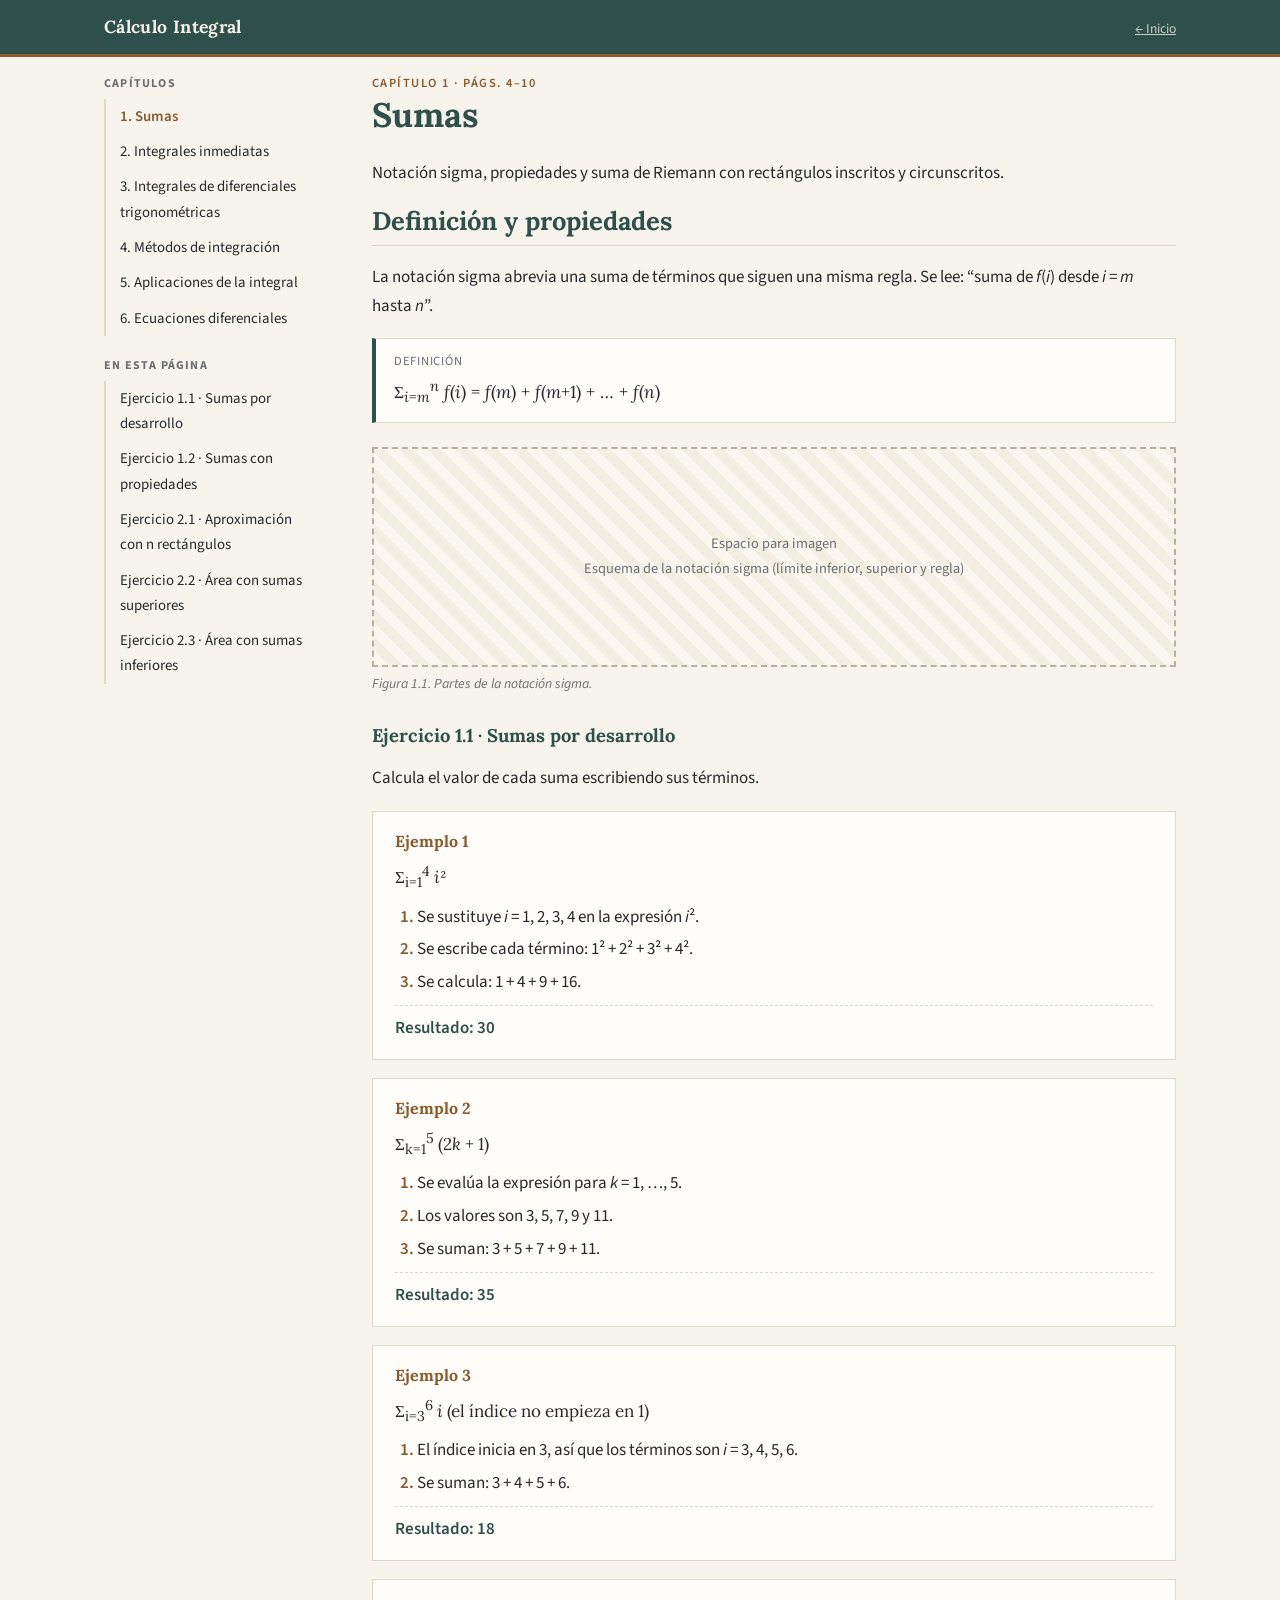
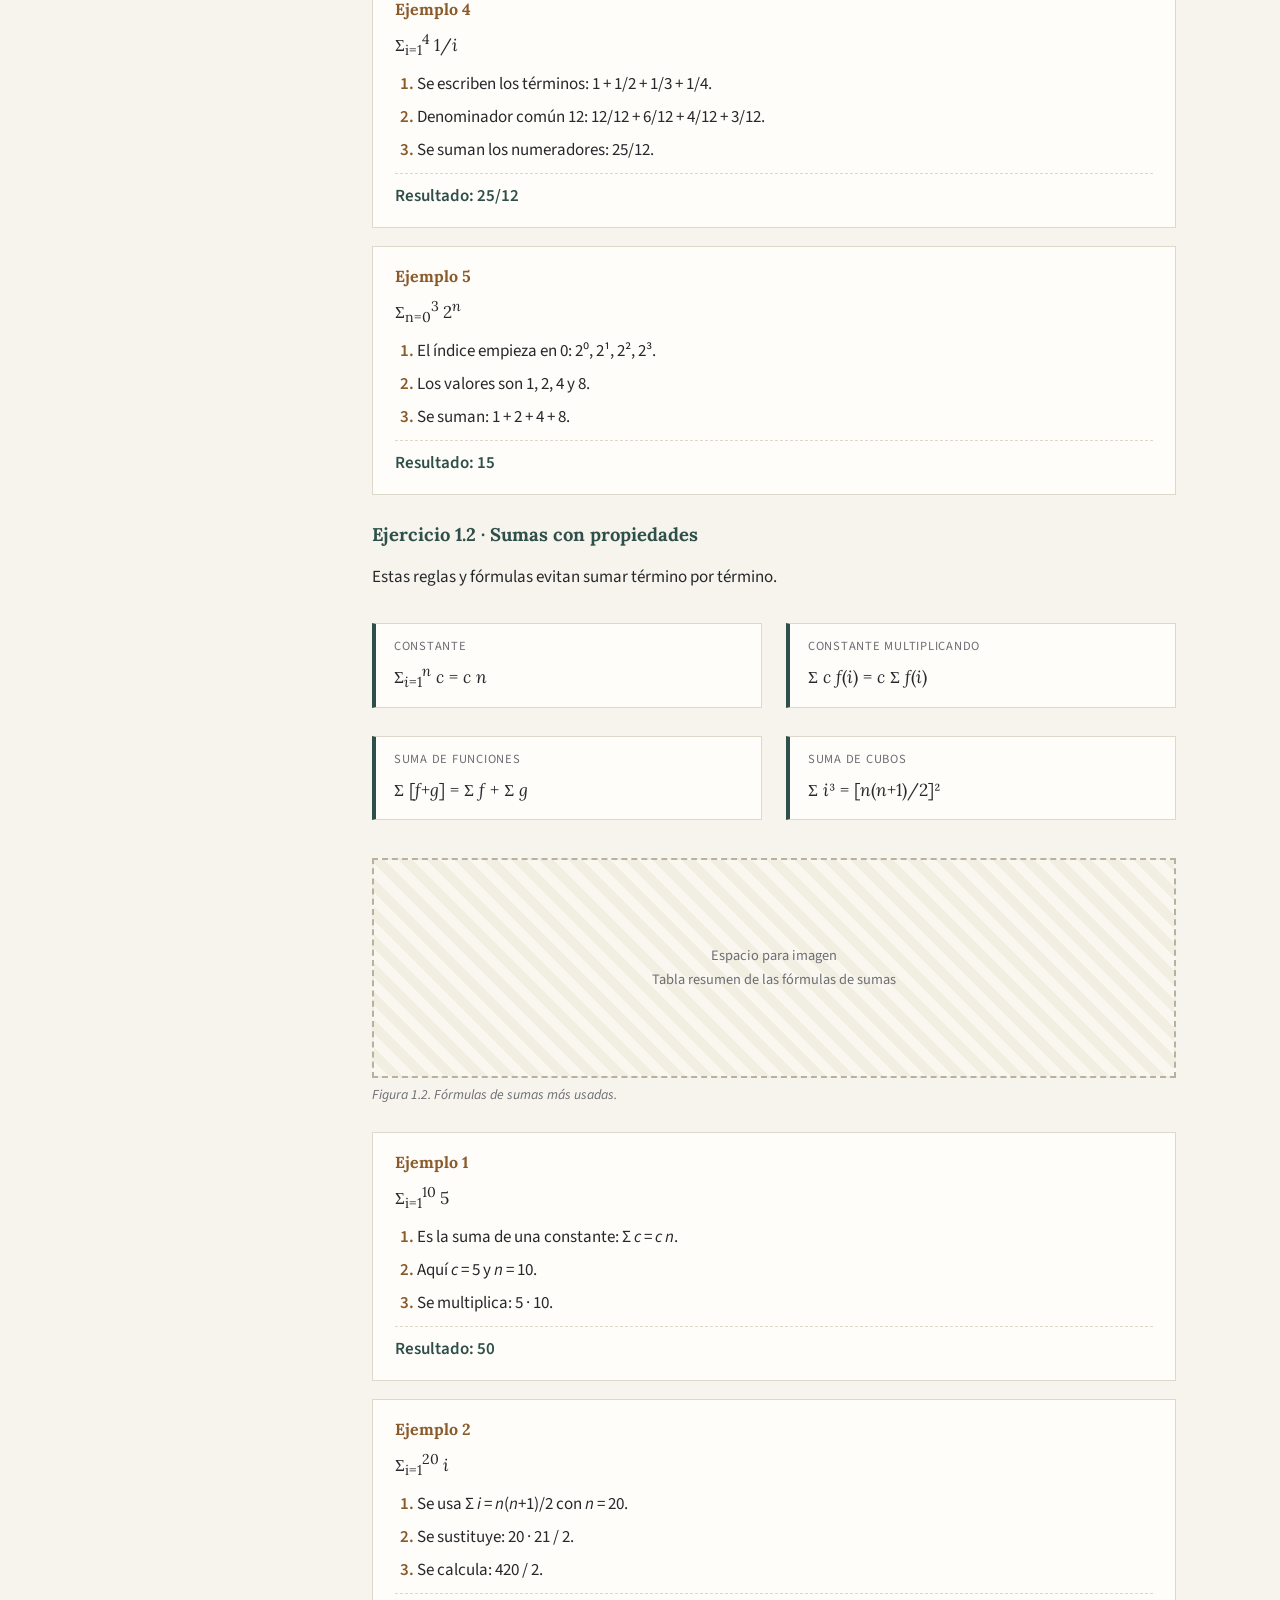
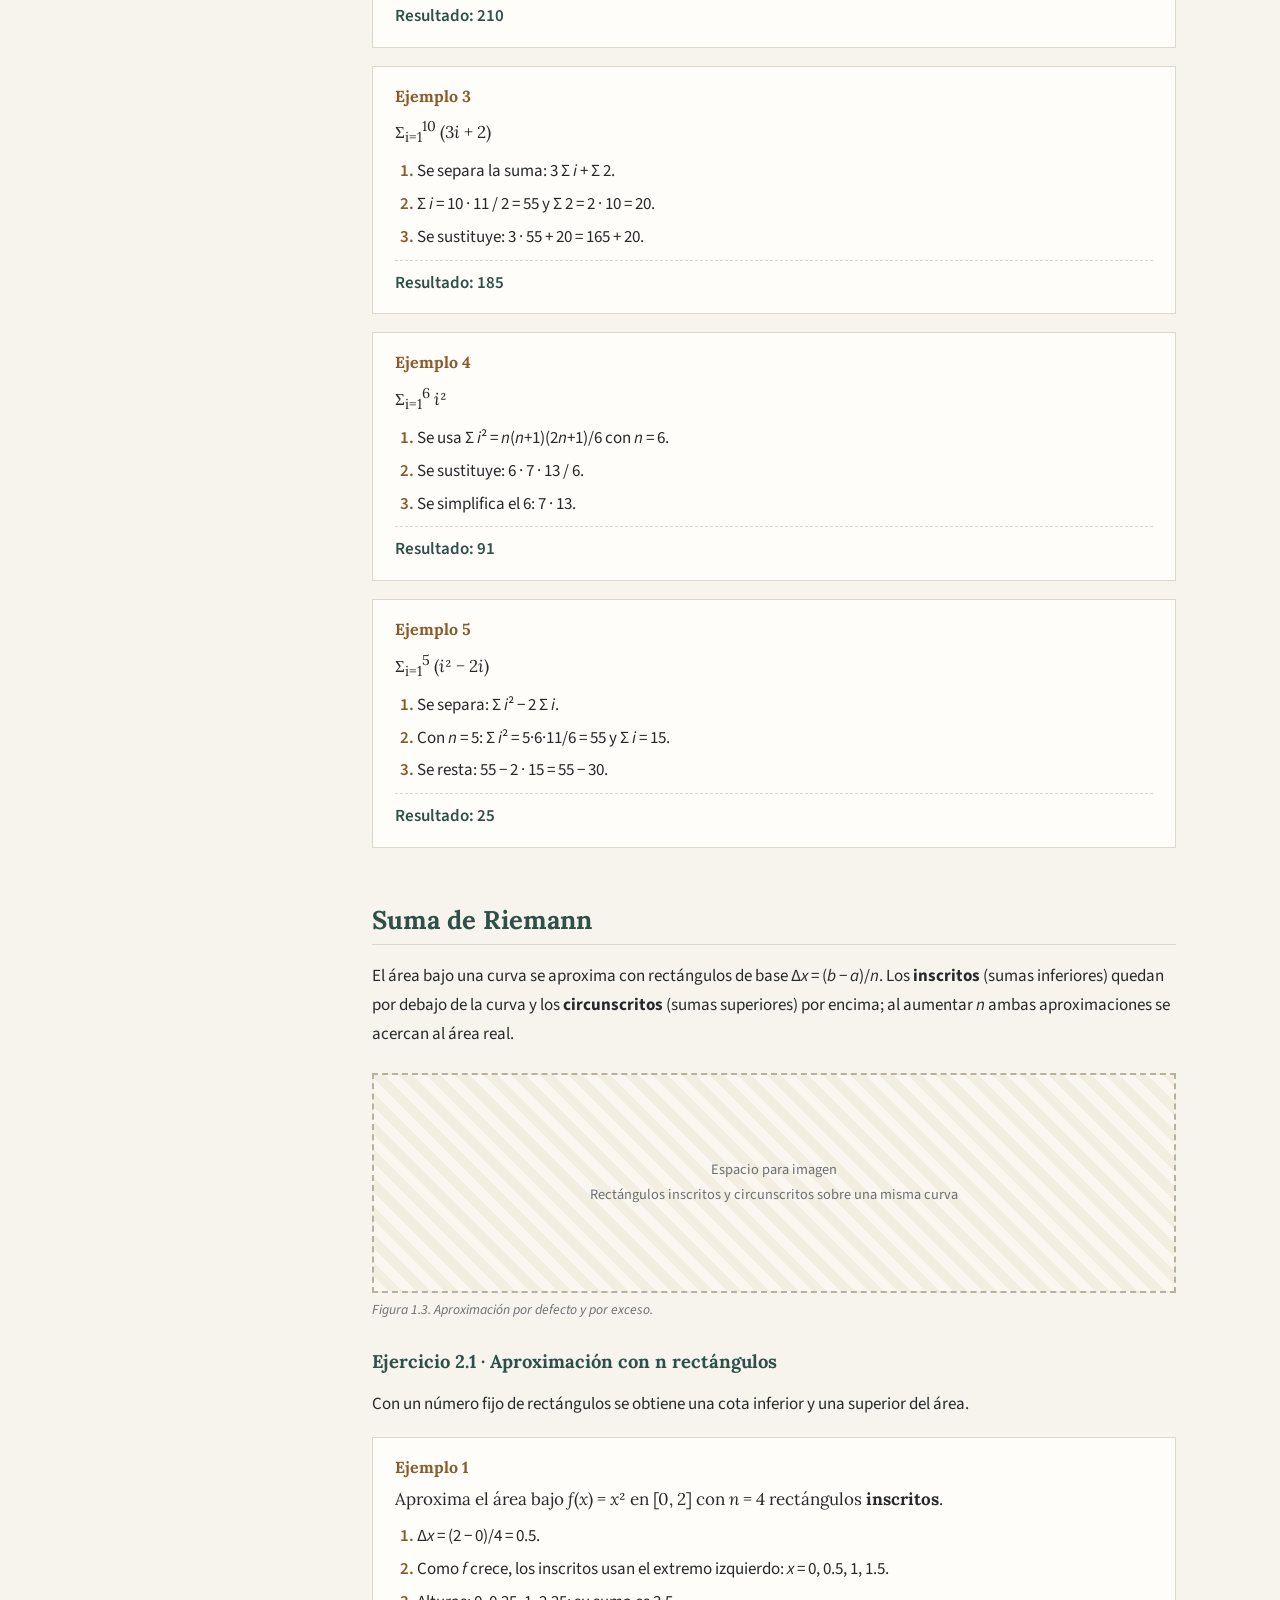
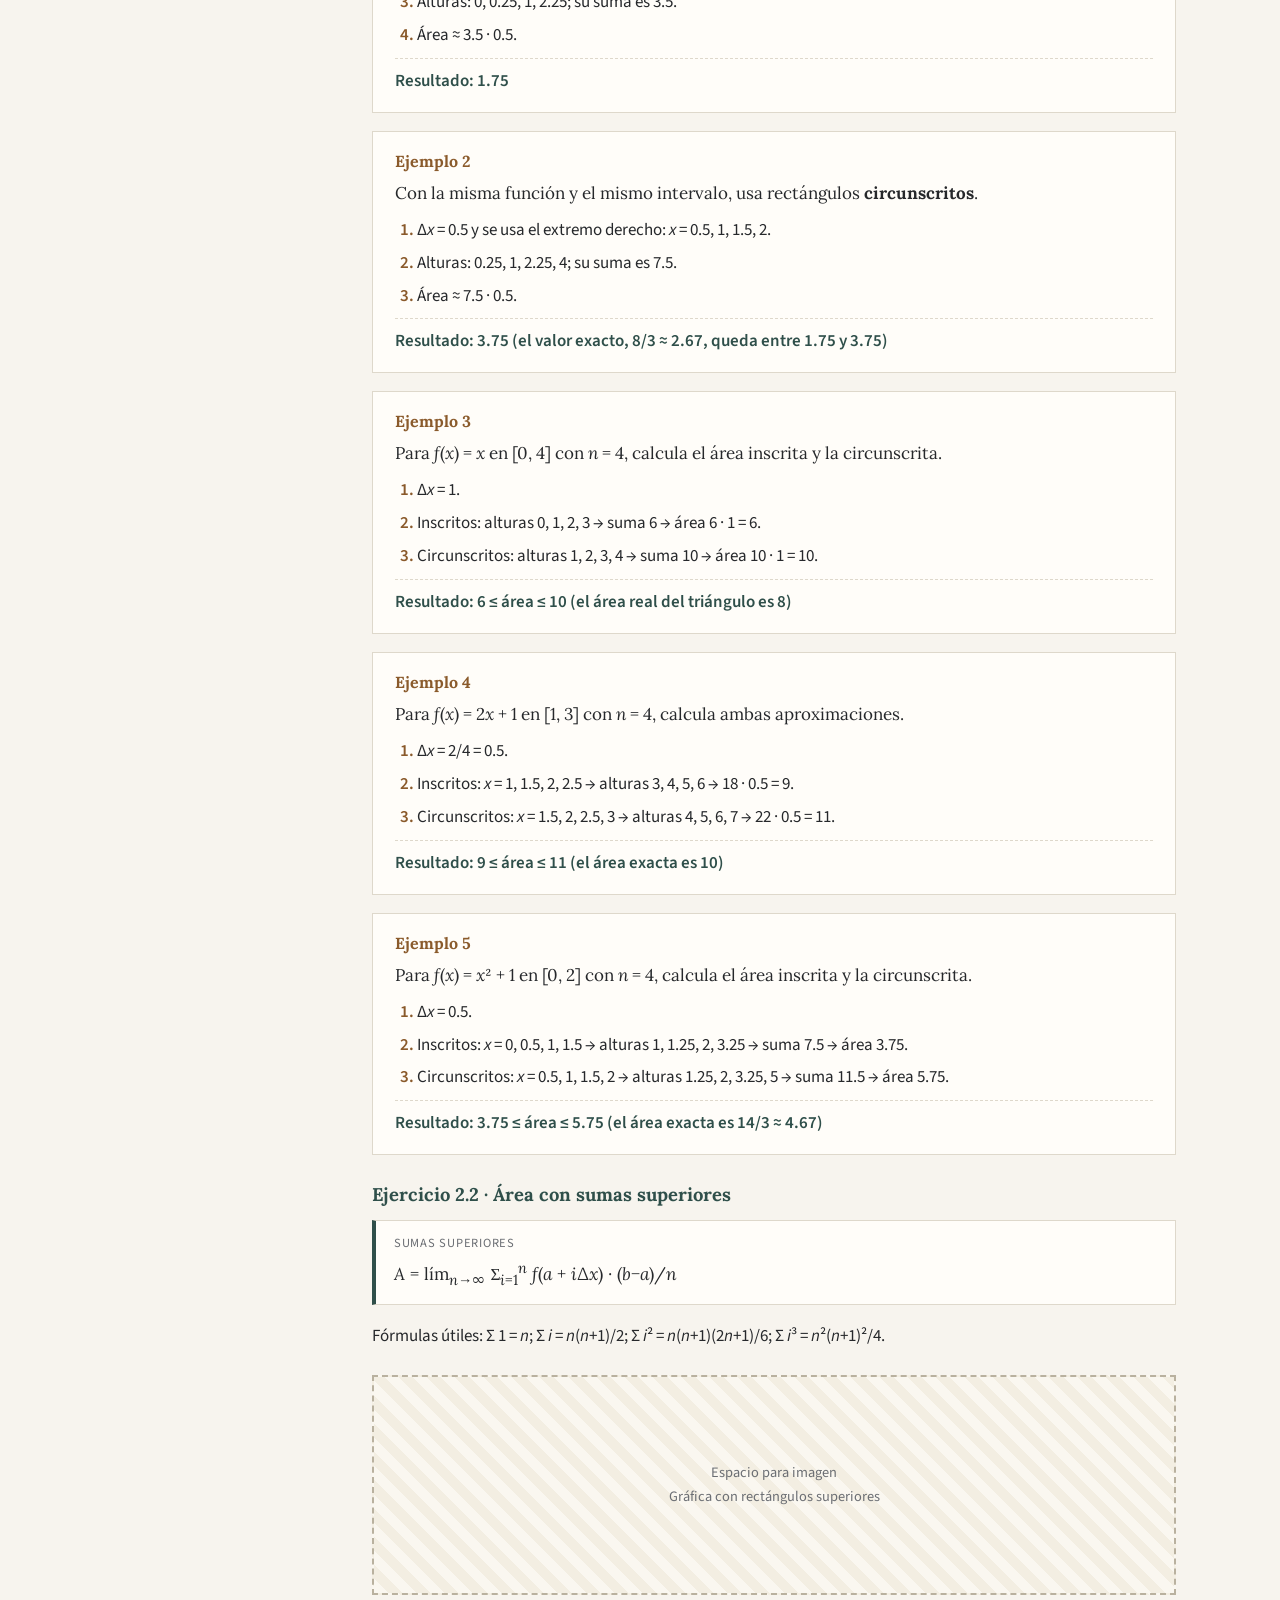
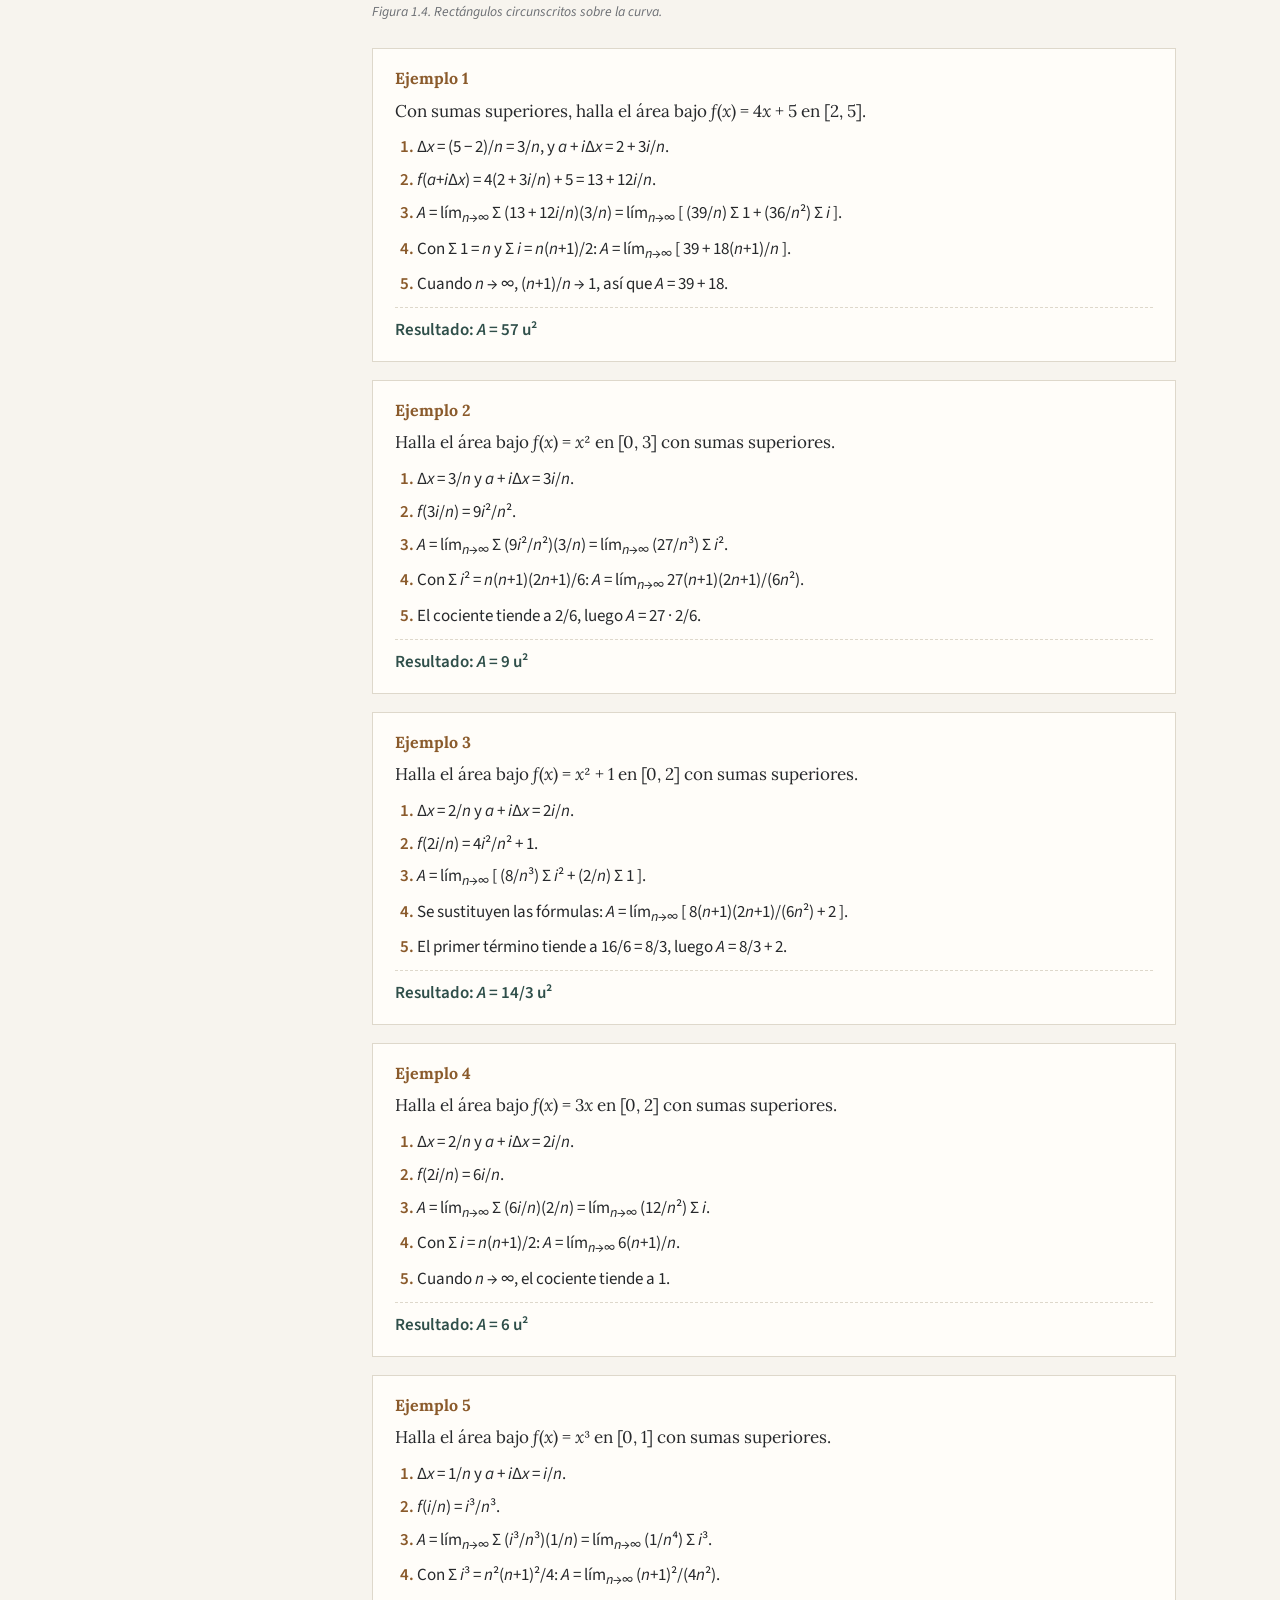
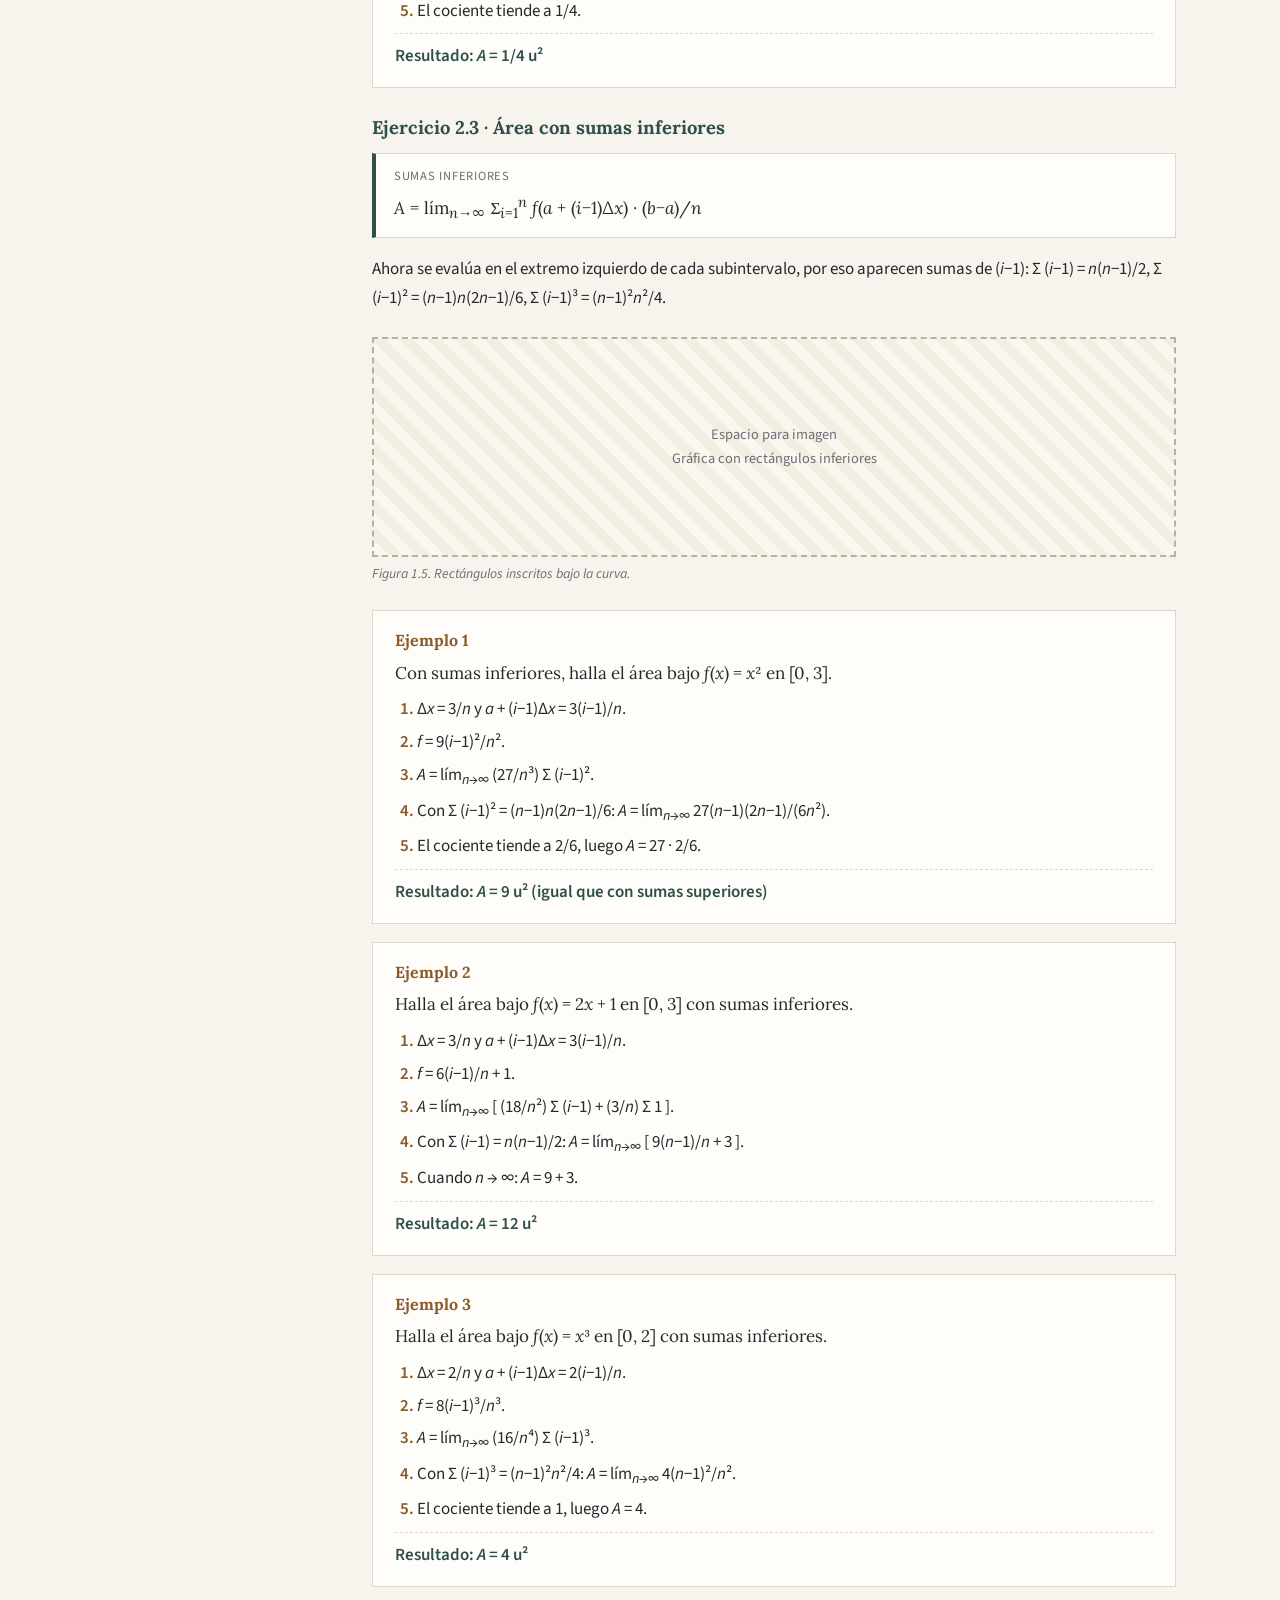
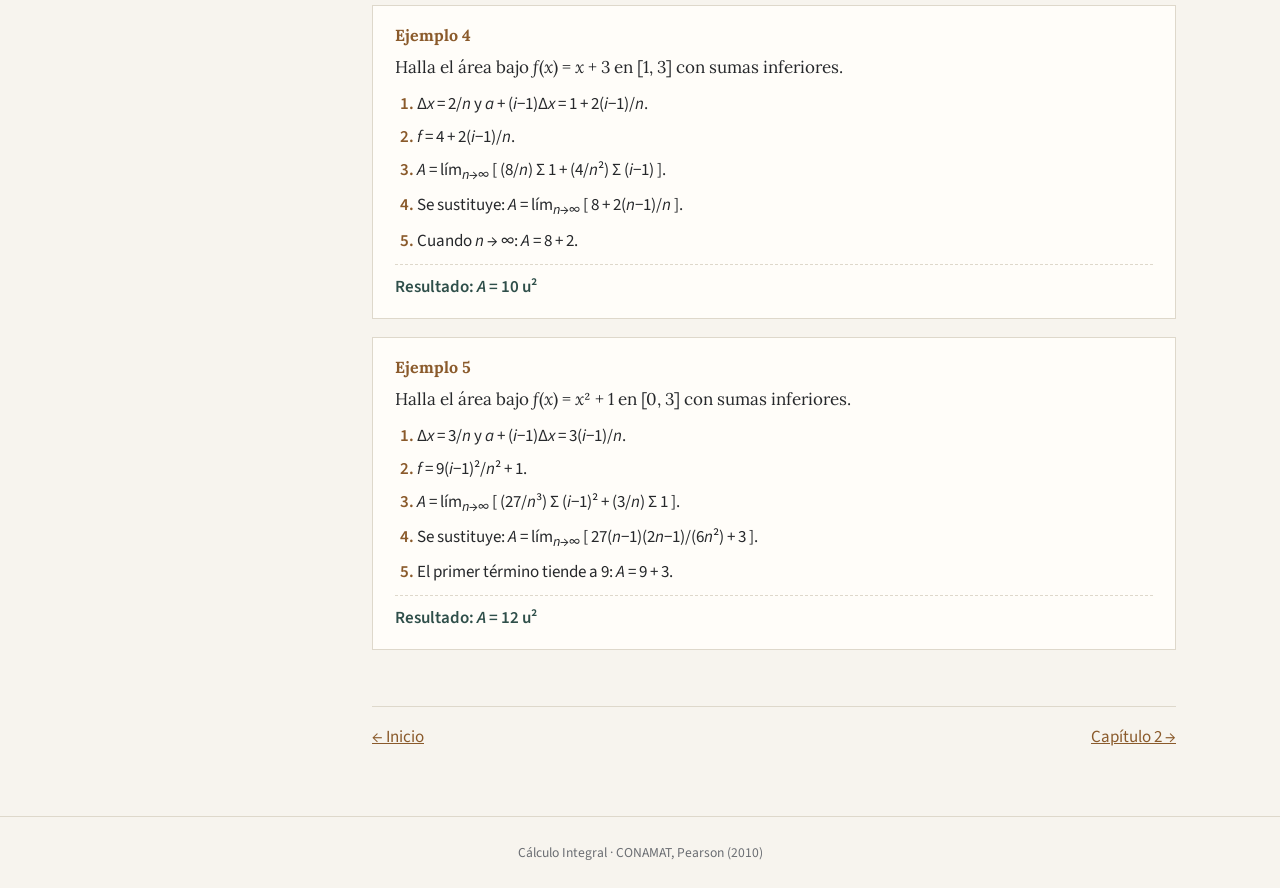
==== capitulo1.html @ 05a6240e "Add files via upload" ====
<!DOCTYPE html><html lang="es"><head><meta charset="UTF-8"><meta name="viewport" content="width=device-width, initial-scale=1"><title>Capítulo 1 · Sumas</title><link href="https://fonts.googleapis.com/css2?family=Lora:ital,wght@0,400;0,600;0,700;1,400&family=Source+Sans+3:wght@400;500;600&display=swap" rel="stylesheet"><link rel="stylesheet" href="style.css"></head><body>
  <header class="barra">
    <div><strong><a href="index.html" style="color:inherit;text-decoration:none">Cálculo Integral</a></strong><span><a href="index.html" style="color:inherit">← Inicio</a></span>
    </div>
  </header>
  <div class="cuerpo">
    <nav class="indice">
      <h2>Capítulos</h2>
      <ol>
        <li><a class="act" href="capitulo1.html">1. Sumas</a></li>
        <li><a href="capitulo2.html">2. Integrales inmediatas</a></li>
        <li><a href="capitulo3.html">3. Integrales de diferenciales trigonométricas</a></li>
        <li><a href="capitulo4.html">4. Métodos de integración</a></li>
        <li><a href="capitulo5.html">5. Aplicaciones de la integral</a></li>
        <li><a href="capitulo6.html">6. Ecuaciones diferenciales</a></li>
      </ol>
      <h2 class="sep">En esta página</h2>
      <ol>
        <li><a href="#s1">Ejercicio 1.1 · Sumas por desarrollo</a></li>
        <li><a href="#s2">Ejercicio 1.2 · Sumas con propiedades</a></li>
        <li><a href="#s3">Ejercicio 2.1 · Aproximación con n rectángulos</a></li>
        <li><a href="#s4">Ejercicio 2.2 · Área con sumas superiores</a></li>
        <li><a href="#s5">Ejercicio 2.3 · Área con sumas inferiores</a></li>
      </ol>
    </nav>
    <main>
      <p class="cap">Capítulo 1 · Págs. 4–10</p>
      <h1 style="margin-top:0">Sumas</h1>
      <p>Notación sigma, propiedades y suma de Riemann con rectángulos inscritos y circunscritos.</p>
      <section>
        <h2>Definición y propiedades</h2>
        <p>La notación sigma abrevia una suma de términos que siguen una misma regla. Se lee: “suma de <i>f</i>(<i>i</i>) desde <i>i</i> = <i>m</i> hasta <i>n</i>”.</p>
        <div class="formula"><small>Definición</small>Σ<sub><i>i</i>=<i>m</i></sub><sup><i>n</i></sup> <i>f</i>(<i>i</i>) = <i>f</i>(<i>m</i>) + <i>f</i>(<i>m</i>+1) + … + <i>f</i>(<i>n</i>)
        </div>
        <figure>
          <!-- IMAGEN: reemplaza el div por <img src="img/archivo.png" alt="..."> -->
          <div class="espacio">Espacio para imagen<br>Esquema de la notación sigma (límite inferior, superior y regla)
          </div>
          <figcaption>Figura 1.1. Partes de la notación sigma.</figcaption>
        </figure>
        <h3 id="s1">Ejercicio 1.1 · Sumas por desarrollo</h3>
        <p>Calcula el valor de cada suma escribiendo sus términos.</p>
        <div class="ejemplo">
          <h4>Ejemplo 1</h4>
          <p class="enun">Σ<sub>i=1</sub><sup>4</sup> <i>i</i>²</p>
          <ol class="pasos">
            <li>Se sustituye <i>i</i> = 1, 2, 3, 4 en la expresión <i>i</i>².</li>
            <li>Se escribe cada término: 1² + 2² + 3² + 4².</li>
            <li>Se calcula: 1 + 4 + 9 + 16.</li>
          </ol>
          <p class="res">Resultado: 30</p>
        </div>
        <div class="ejemplo">
          <h4>Ejemplo 2</h4>
          <p class="enun">Σ<sub>k=1</sub><sup>5</sup> (2<i>k</i> + 1)</p>
          <ol class="pasos">
            <li>Se evalúa la expresión para <i>k</i> = 1, …, 5.</li>
            <li>Los valores son 3, 5, 7, 9 y 11.</li>
            <li>Se suman: 3 + 5 + 7 + 9 + 11.</li>
          </ol>
          <p class="res">Resultado: 35</p>
        </div>
        <div class="ejemplo">
          <h4>Ejemplo 3</h4>
          <p class="enun">Σ<sub>i=3</sub><sup>6</sup> <i>i</i> (el índice no empieza en 1)</p>
          <ol class="pasos">
            <li>El índice inicia en 3, así que los términos son <i>i</i> = 3, 4, 5, 6.</li>
            <li>Se suman: 3 + 4 + 5 + 6.</li>
          </ol>
          <p class="res">Resultado: 18</p>
        </div>
        <div class="ejemplo">
          <h4>Ejemplo 4</h4>
          <p class="enun">Σ<sub>i=1</sub><sup>4</sup> 1/<i>i</i></p>
          <ol class="pasos">
            <li>Se escriben los términos: 1 + 1/2 + 1/3 + 1/4.</li>
            <li>Denominador común 12: 12/12 + 6/12 + 4/12 + 3/12.</li>
            <li>Se suman los numeradores: 25/12.</li>
          </ol>
          <p class="res">Resultado: 25/12</p>
        </div>
        <div class="ejemplo">
          <h4>Ejemplo 5</h4>
          <p class="enun">Σ<sub>n=0</sub><sup>3</sup> 2<sup><i>n</i></sup></p>
          <ol class="pasos">
            <li>El índice empieza en 0: 2⁰, 2¹, 2², 2³.</li>
            <li>Los valores son 1, 2, 4 y 8.</li>
            <li>Se suman: 1 + 2 + 4 + 8.</li>
          </ol>
          <p class="res">Resultado: 15</p>
        </div>
        <h3 id="s2">Ejercicio 1.2 · Sumas con propiedades</h3>
        <p>Estas reglas y fórmulas evitan sumar término por término.</p>
        <div class="cols">
          <div class="formula"><small>Constante</small>Σ<sub><i>i</i>=1</sub><sup><i>n</i></sup> <i>c</i> = <i>c n</i>
          </div>
          <div class="formula"><small>Constante multiplicando</small>Σ<sub></sub><sup></sup> <i>c f</i>(<i>i</i>) = <i>c</i> Σ<sub></sub><sup></sup> <i>f</i>(<i>i</i>)
          </div>
          <div class="formula"><small>Suma de funciones</small>Σ<sub></sub><sup></sup> [<i>f</i>+<i>g</i>] = Σ<sub></sub><sup></sup> <i>f</i> + Σ<sub></sub><sup></sup> <i>g</i>
          </div>
          <div class="formula"><small>Suma de cubos</small>Σ<sub></sub><sup></sup> <i>i</i>³ = [<i>n</i>(<i>n</i>+1)/2]²
          </div>
        </div>
        <figure>
          <!-- IMAGEN: reemplaza el div por <img src="img/archivo.png" alt="..."> -->
          <div class="espacio">Espacio para imagen<br>Tabla resumen de las fórmulas de sumas
          </div>
          <figcaption>Figura 1.2. Fórmulas de sumas más usadas.</figcaption>
        </figure>
        <div class="ejemplo">
          <h4>Ejemplo 1</h4>
          <p class="enun">Σ<sub>i=1</sub><sup>10</sup> 5</p>
          <ol class="pasos">
            <li>Es la suma de una constante: Σ <i>c</i> = <i>c n</i>.</li>
            <li>Aquí <i>c</i> = 5 y <i>n</i> = 10.</li>
            <li>Se multiplica: 5 · 10.</li>
          </ol>
          <p class="res">Resultado: 50</p>
        </div>
        <div class="ejemplo">
          <h4>Ejemplo 2</h4>
          <p class="enun">Σ<sub>i=1</sub><sup>20</sup> <i>i</i></p>
          <ol class="pasos">
            <li>Se usa Σ <i>i</i> = <i>n</i>(<i>n</i>+1)/2 con <i>n</i> = 20.</li>
            <li>Se sustituye: 20 · 21 / 2.</li>
            <li>Se calcula: 420 / 2.</li>
          </ol>
          <p class="res">Resultado: 210</p>
        </div>
        <div class="ejemplo">
          <h4>Ejemplo 3</h4>
          <p class="enun">Σ<sub>i=1</sub><sup>10</sup> (3<i>i</i> + 2)</p>
          <ol class="pasos">
            <li>Se separa la suma: 3 Σ <i>i</i> + Σ 2.</li>
            <li>Σ <i>i</i> = 10 · 11 / 2 = 55 y Σ 2 = 2 · 10 = 20.</li>
            <li>Se sustituye: 3 · 55 + 20 = 165 + 20.</li>
          </ol>
          <p class="res">Resultado: 185</p>
        </div>
        <div class="ejemplo">
          <h4>Ejemplo 4</h4>
          <p class="enun">Σ<sub>i=1</sub><sup>6</sup> <i>i</i>²</p>
          <ol class="pasos">
            <li>Se usa Σ <i>i</i>² = <i>n</i>(<i>n</i>+1)(2<i>n</i>+1)/6 con <i>n</i> = 6.</li>
            <li>Se sustituye: 6 · 7 · 13 / 6.</li>
            <li>Se simplifica el 6: 7 · 13.</li>
          </ol>
          <p class="res">Resultado: 91</p>
        </div>
        <div class="ejemplo">
          <h4>Ejemplo 5</h4>
          <p class="enun">Σ<sub>i=1</sub><sup>5</sup> (<i>i</i>² − 2<i>i</i>)</p>
          <ol class="pasos">
            <li>Se separa: Σ <i>i</i>² − 2 Σ <i>i</i>.</li>
            <li>Con <i>n</i> = 5: Σ <i>i</i>² = 5·6·11/6 = 55 y Σ <i>i</i> = 15.</li>
            <li>Se resta: 55 − 2 · 15 = 55 − 30.</li>
          </ol>
          <p class="res">Resultado: 25</p>
        </div>
      </section>
      <section>
        <h2>Suma de Riemann</h2>
        <p>El área bajo una curva se aproxima con rectángulos de base Δ<i>x</i> = (<i>b</i> − <i>a</i>)/<i>n</i>. Los <b>inscritos</b> (sumas inferiores) quedan por debajo de la curva y los <b>circunscritos</b> (sumas superiores) por encima; al aumentar <i>n</i> ambas aproximaciones se acercan al área real.</p>
        <figure>
          <!-- IMAGEN: reemplaza el div por <img src="img/archivo.png" alt="..."> -->
          <div class="espacio">Espacio para imagen<br>Rectángulos inscritos y circunscritos sobre una misma curva
          </div>
          <figcaption>Figura 1.3. Aproximación por defecto y por exceso.</figcaption>
        </figure>
        <h3 id="s3">Ejercicio 2.1 · Aproximación con n rectángulos</h3>
        <p>Con un número fijo de rectángulos se obtiene una cota inferior y una superior del área.</p>
        <div class="ejemplo">
          <h4>Ejemplo 1</h4>
          <p class="enun">Aproxima el área bajo <i>f</i>(<i>x</i>) = <i>x</i>² en [0, 2] con <i>n</i> = 4 rectángulos <b>inscritos</b>.</p>
          <ol class="pasos">
            <li>Δ<i>x</i> = (2 − 0)/4 = 0.5.</li>
            <li>Como <i>f</i> crece, los inscritos usan el extremo izquierdo: <i>x</i> = 0, 0.5, 1, 1.5.</li>
            <li>Alturas: 0, 0.25, 1, 2.25; su suma es 3.5.</li>
            <li>Área ≈ 3.5 · 0.5.</li>
          </ol>
          <p class="res">Resultado: 1.75</p>
        </div>
        <div class="ejemplo">
          <h4>Ejemplo 2</h4>
          <p class="enun">Con la misma función y el mismo intervalo, usa rectángulos <b>circunscritos</b>.</p>
          <ol class="pasos">
            <li>Δ<i>x</i> = 0.5 y se usa el extremo derecho: <i>x</i> = 0.5, 1, 1.5, 2.</li>
            <li>Alturas: 0.25, 1, 2.25, 4; su suma es 7.5.</li>
            <li>Área ≈ 7.5 · 0.5.</li>
          </ol>
          <p class="res">Resultado: 3.75 (el valor exacto, 8/3 ≈ 2.67, queda entre 1.75 y 3.75)</p>
        </div>
        <div class="ejemplo">
          <h4>Ejemplo 3</h4>
          <p class="enun">Para <i>f</i>(<i>x</i>) = <i>x</i> en [0, 4] con <i>n</i> = 4, calcula el área inscrita y la circunscrita.</p>
          <ol class="pasos">
            <li>Δ<i>x</i> = 1.</li>
            <li>Inscritos: alturas 0, 1, 2, 3 → suma 6 → área 6 · 1 = 6.</li>
            <li>Circunscritos: alturas 1, 2, 3, 4 → suma 10 → área 10 · 1 = 10.</li>
          </ol>
          <p class="res">Resultado: 6 ≤ área ≤ 10 (el área real del triángulo es 8)</p>
        </div>
        <div class="ejemplo">
          <h4>Ejemplo 4</h4>
          <p class="enun">Para <i>f</i>(<i>x</i>) = 2<i>x</i> + 1 en [1, 3] con <i>n</i> = 4, calcula ambas aproximaciones.</p>
          <ol class="pasos">
            <li>Δ<i>x</i> = 2/4 = 0.5.</li>
            <li>Inscritos: <i>x</i> = 1, 1.5, 2, 2.5 → alturas 3, 4, 5, 6 → 18 · 0.5 = 9.</li>
            <li>Circunscritos: <i>x</i> = 1.5, 2, 2.5, 3 → alturas 4, 5, 6, 7 → 22 · 0.5 = 11.</li>
          </ol>
          <p class="res">Resultado: 9 ≤ área ≤ 11 (el área exacta es 10)</p>
        </div>
        <div class="ejemplo">
          <h4>Ejemplo 5</h4>
          <p class="enun">Para <i>f</i>(<i>x</i>) = <i>x</i>² + 1 en [0, 2] con <i>n</i> = 4, calcula el área inscrita y la circunscrita.</p>
          <ol class="pasos">
            <li>Δ<i>x</i> = 0.5.</li>
            <li>Inscritos: <i>x</i> = 0, 0.5, 1, 1.5 → alturas 1, 1.25, 2, 3.25 → suma 7.5 → área 3.75.</li>
            <li>Circunscritos: <i>x</i> = 0.5, 1, 1.5, 2 → alturas 1.25, 2, 3.25, 5 → suma 11.5 → área 5.75.</li>
          </ol>
          <p class="res">Resultado: 3.75 ≤ área ≤ 5.75 (el área exacta es 14/3 ≈ 4.67)</p>
        </div>
        <h3 id="s4">Ejercicio 2.2 · Área con sumas superiores</h3>
        <div class="formula"><small>Sumas superiores</small><i>A</i> = lím<sub><i>n</i>→∞</sub> Σ<sub><i>i</i>=1</sub><sup><i>n</i></sup> <i>f</i>(<i>a</i> + <i>i</i>Δ<i>x</i>) · (<i>b</i>−<i>a</i>)/<i>n</i>
        </div>
        <p>Fórmulas útiles: Σ 1 = <i>n</i>; Σ <i>i</i> = <i>n</i>(<i>n</i>+1)/2; Σ <i>i</i>² = <i>n</i>(<i>n</i>+1)(2<i>n</i>+1)/6; Σ <i>i</i>³ = <i>n</i>²(<i>n</i>+1)²/4.</p>
        <figure>
          <!-- IMAGEN: reemplaza el div por <img src="img/archivo.png" alt="..."> -->
          <div class="espacio">Espacio para imagen<br>Gráfica con rectángulos superiores
          </div>
          <figcaption>Figura 1.4. Rectángulos circunscritos sobre la curva.</figcaption>
        </figure>
        <div class="ejemplo">
          <h4>Ejemplo 1</h4>
          <p class="enun">Con sumas superiores, halla el área bajo <i>f</i>(<i>x</i>) = 4<i>x</i> + 5 en [2, 5].</p>
          <ol class="pasos">
            <li>Δ<i>x</i> = (5 − 2)/<i>n</i> = 3/<i>n</i>, y <i>a</i> + <i>i</i>Δ<i>x</i> = 2 + 3<i>i</i>/<i>n</i>.</li>
            <li><i>f</i>(<i>a</i>+<i>i</i>Δ<i>x</i>) = 4(2 + 3<i>i</i>/<i>n</i>) + 5 = 13 + 12<i>i</i>/<i>n</i>.</li>
            <li><i>A</i> = lím<sub><i>n</i>→∞</sub> Σ (13 + 12<i>i</i>/<i>n</i>)(3/<i>n</i>) = lím<sub><i>n</i>→∞</sub> [ (39/<i>n</i>) Σ 1 + (36/<i>n</i>²) Σ <i>i</i> ].</li>
            <li>Con Σ 1 = <i>n</i> y Σ <i>i</i> = <i>n</i>(<i>n</i>+1)/2: <i>A</i> = lím<sub><i>n</i>→∞</sub> [ 39 + 18(<i>n</i>+1)/<i>n</i> ].</li>
            <li>Cuando <i>n</i> → ∞, (<i>n</i>+1)/<i>n</i> → 1, así que <i>A</i> = 39 + 18.</li>
          </ol>
          <p class="res">Resultado: <i>A</i> = 57 u²</p>
        </div>
        <div class="ejemplo">
          <h4>Ejemplo 2</h4>
          <p class="enun">Halla el área bajo <i>f</i>(<i>x</i>) = <i>x</i>² en [0, 3] con sumas superiores.</p>
          <ol class="pasos">
            <li>Δ<i>x</i> = 3/<i>n</i> y <i>a</i> + <i>i</i>Δ<i>x</i> = 3<i>i</i>/<i>n</i>.</li>
            <li><i>f</i>(3<i>i</i>/<i>n</i>) = 9<i>i</i>²/<i>n</i>².</li>
            <li><i>A</i> = lím<sub><i>n</i>→∞</sub> Σ (9<i>i</i>²/<i>n</i>²)(3/<i>n</i>) = lím<sub><i>n</i>→∞</sub> (27/<i>n</i>³) Σ <i>i</i>².</li>
            <li>Con Σ <i>i</i>² = <i>n</i>(<i>n</i>+1)(2<i>n</i>+1)/6: <i>A</i> = lím<sub><i>n</i>→∞</sub> 27(<i>n</i>+1)(2<i>n</i>+1)/(6<i>n</i>²).</li>
            <li>El cociente tiende a 2/6, luego <i>A</i> = 27 · 2/6.</li>
          </ol>
          <p class="res">Resultado: <i>A</i> = 9 u²</p>
        </div>
        <div class="ejemplo">
          <h4>Ejemplo 3</h4>
          <p class="enun">Halla el área bajo <i>f</i>(<i>x</i>) = <i>x</i>² + 1 en [0, 2] con sumas superiores.</p>
          <ol class="pasos">
            <li>Δ<i>x</i> = 2/<i>n</i> y <i>a</i> + <i>i</i>Δ<i>x</i> = 2<i>i</i>/<i>n</i>.</li>
            <li><i>f</i>(2<i>i</i>/<i>n</i>) = 4<i>i</i>²/<i>n</i>² + 1.</li>
            <li><i>A</i> = lím<sub><i>n</i>→∞</sub> [ (8/<i>n</i>³) Σ <i>i</i>² + (2/<i>n</i>) Σ 1 ].</li>
            <li>Se sustituyen las fórmulas: <i>A</i> = lím<sub><i>n</i>→∞</sub> [ 8(<i>n</i>+1)(2<i>n</i>+1)/(6<i>n</i>²) + 2 ].</li>
            <li>El primer término tiende a 16/6 = 8/3, luego <i>A</i> = 8/3 + 2.</li>
          </ol>
          <p class="res">Resultado: <i>A</i> = 14/3 u²</p>
        </div>
        <div class="ejemplo">
          <h4>Ejemplo 4</h4>
          <p class="enun">Halla el área bajo <i>f</i>(<i>x</i>) = 3<i>x</i> en [0, 2] con sumas superiores.</p>
          <ol class="pasos">
            <li>Δ<i>x</i> = 2/<i>n</i> y <i>a</i> + <i>i</i>Δ<i>x</i> = 2<i>i</i>/<i>n</i>.</li>
            <li><i>f</i>(2<i>i</i>/<i>n</i>) = 6<i>i</i>/<i>n</i>.</li>
            <li><i>A</i> = lím<sub><i>n</i>→∞</sub> Σ (6<i>i</i>/<i>n</i>)(2/<i>n</i>) = lím<sub><i>n</i>→∞</sub> (12/<i>n</i>²) Σ <i>i</i>.</li>
            <li>Con Σ <i>i</i> = <i>n</i>(<i>n</i>+1)/2: <i>A</i> = lím<sub><i>n</i>→∞</sub> 6(<i>n</i>+1)/<i>n</i>.</li>
            <li>Cuando <i>n</i> → ∞, el cociente tiende a 1.</li>
          </ol>
          <p class="res">Resultado: <i>A</i> = 6 u²</p>
        </div>
        <div class="ejemplo">
          <h4>Ejemplo 5</h4>
          <p class="enun">Halla el área bajo <i>f</i>(<i>x</i>) = <i>x</i>³ en [0, 1] con sumas superiores.</p>
          <ol class="pasos">
            <li>Δ<i>x</i> = 1/<i>n</i> y <i>a</i> + <i>i</i>Δ<i>x</i> = <i>i</i>/<i>n</i>.</li>
            <li><i>f</i>(<i>i</i>/<i>n</i>) = <i>i</i>³/<i>n</i>³.</li>
            <li><i>A</i> = lím<sub><i>n</i>→∞</sub> Σ (<i>i</i>³/<i>n</i>³)(1/<i>n</i>) = lím<sub><i>n</i>→∞</sub> (1/<i>n</i>⁴) Σ <i>i</i>³.</li>
            <li>Con Σ <i>i</i>³ = <i>n</i>²(<i>n</i>+1)²/4: <i>A</i> = lím<sub><i>n</i>→∞</sub> (<i>n</i>+1)²/(4<i>n</i>²).</li>
            <li>El cociente tiende a 1/4.</li>
          </ol>
          <p class="res">Resultado: <i>A</i> = 1/4 u²</p>
        </div>
        <h3 id="s5">Ejercicio 2.3 · Área con sumas inferiores</h3>
        <div class="formula"><small>Sumas inferiores</small><i>A</i> = lím<sub><i>n</i>→∞</sub> Σ<sub><i>i</i>=1</sub><sup><i>n</i></sup> <i>f</i>(<i>a</i> + (<i>i</i>−1)Δ<i>x</i>) · (<i>b</i>−<i>a</i>)/<i>n</i>
        </div>
        <p>Ahora se evalúa en el extremo izquierdo de cada subintervalo, por eso aparecen sumas de (<i>i</i>−1): Σ (<i>i</i>−1) = <i>n</i>(<i>n</i>−1)/2, Σ (<i>i</i>−1)² = (<i>n</i>−1)<i>n</i>(2<i>n</i>−1)/6, Σ (<i>i</i>−1)³ = (<i>n</i>−1)²<i>n</i>²/4.</p>
        <figure>
          <!-- IMAGEN: reemplaza el div por <img src="img/archivo.png" alt="..."> -->
          <div class="espacio">Espacio para imagen<br>Gráfica con rectángulos inferiores
          </div>
          <figcaption>Figura 1.5. Rectángulos inscritos bajo la curva.</figcaption>
        </figure>
        <div class="ejemplo">
          <h4>Ejemplo 1</h4>
          <p class="enun">Con sumas inferiores, halla el área bajo <i>f</i>(<i>x</i>) = <i>x</i>² en [0, 3].</p>
          <ol class="pasos">
            <li>Δ<i>x</i> = 3/<i>n</i> y <i>a</i> + (<i>i</i>−1)Δ<i>x</i> = 3(<i>i</i>−1)/<i>n</i>.</li>
            <li><i>f</i> = 9(<i>i</i>−1)²/<i>n</i>².</li>
            <li><i>A</i> = lím<sub><i>n</i>→∞</sub> (27/<i>n</i>³) Σ (<i>i</i>−1)².</li>
            <li>Con Σ (<i>i</i>−1)² = (<i>n</i>−1)<i>n</i>(2<i>n</i>−1)/6: <i>A</i> = lím<sub><i>n</i>→∞</sub> 27(<i>n</i>−1)(2<i>n</i>−1)/(6<i>n</i>²).</li>
            <li>El cociente tiende a 2/6, luego <i>A</i> = 27 · 2/6.</li>
          </ol>
          <p class="res">Resultado: <i>A</i> = 9 u² (igual que con sumas superiores)</p>
        </div>
        <div class="ejemplo">
          <h4>Ejemplo 2</h4>
          <p class="enun">Halla el área bajo <i>f</i>(<i>x</i>) = 2<i>x</i> + 1 en [0, 3] con sumas inferiores.</p>
          <ol class="pasos">
            <li>Δ<i>x</i> = 3/<i>n</i> y <i>a</i> + (<i>i</i>−1)Δ<i>x</i> = 3(<i>i</i>−1)/<i>n</i>.</li>
            <li><i>f</i> = 6(<i>i</i>−1)/<i>n</i> + 1.</li>
            <li><i>A</i> = lím<sub><i>n</i>→∞</sub> [ (18/<i>n</i>²) Σ (<i>i</i>−1) + (3/<i>n</i>) Σ 1 ].</li>
            <li>Con Σ (<i>i</i>−1) = <i>n</i>(<i>n</i>−1)/2: <i>A</i> = lím<sub><i>n</i>→∞</sub> [ 9(<i>n</i>−1)/<i>n</i> + 3 ].</li>
            <li>Cuando <i>n</i> → ∞: <i>A</i> = 9 + 3.</li>
          </ol>
          <p class="res">Resultado: <i>A</i> = 12 u²</p>
        </div>
        <div class="ejemplo">
          <h4>Ejemplo 3</h4>
          <p class="enun">Halla el área bajo <i>f</i>(<i>x</i>) = <i>x</i>³ en [0, 2] con sumas inferiores.</p>
          <ol class="pasos">
            <li>Δ<i>x</i> = 2/<i>n</i> y <i>a</i> + (<i>i</i>−1)Δ<i>x</i> = 2(<i>i</i>−1)/<i>n</i>.</li>
            <li><i>f</i> = 8(<i>i</i>−1)³/<i>n</i>³.</li>
            <li><i>A</i> = lím<sub><i>n</i>→∞</sub> (16/<i>n</i>⁴) Σ (<i>i</i>−1)³.</li>
            <li>Con Σ (<i>i</i>−1)³ = (<i>n</i>−1)²<i>n</i>²/4: <i>A</i> = lím<sub><i>n</i>→∞</sub> 4(<i>n</i>−1)²/<i>n</i>².</li>
            <li>El cociente tiende a 1, luego <i>A</i> = 4.</li>
          </ol>
          <p class="res">Resultado: <i>A</i> = 4 u²</p>
        </div>
        <div class="ejemplo">
          <h4>Ejemplo 4</h4>
          <p class="enun">Halla el área bajo <i>f</i>(<i>x</i>) = <i>x</i> + 3 en [1, 3] con sumas inferiores.</p>
          <ol class="pasos">
            <li>Δ<i>x</i> = 2/<i>n</i> y <i>a</i> + (<i>i</i>−1)Δ<i>x</i> = 1 + 2(<i>i</i>−1)/<i>n</i>.</li>
            <li><i>f</i> = 4 + 2(<i>i</i>−1)/<i>n</i>.</li>
            <li><i>A</i> = lím<sub><i>n</i>→∞</sub> [ (8/<i>n</i>) Σ 1 + (4/<i>n</i>²) Σ (<i>i</i>−1) ].</li>
            <li>Se sustituye: <i>A</i> = lím<sub><i>n</i>→∞</sub> [ 8 + 2(<i>n</i>−1)/<i>n</i> ].</li>
            <li>Cuando <i>n</i> → ∞: <i>A</i> = 8 + 2.</li>
          </ol>
          <p class="res">Resultado: <i>A</i> = 10 u²</p>
        </div>
        <div class="ejemplo">
          <h4>Ejemplo 5</h4>
          <p class="enun">Halla el área bajo <i>f</i>(<i>x</i>) = <i>x</i>² + 1 en [0, 3] con sumas inferiores.</p>
          <ol class="pasos">
            <li>Δ<i>x</i> = 3/<i>n</i> y <i>a</i> + (<i>i</i>−1)Δ<i>x</i> = 3(<i>i</i>−1)/<i>n</i>.</li>
            <li><i>f</i> = 9(<i>i</i>−1)²/<i>n</i>² + 1.</li>
            <li><i>A</i> = lím<sub><i>n</i>→∞</sub> [ (27/<i>n</i>³) Σ (<i>i</i>−1)² + (3/<i>n</i>) Σ 1 ].</li>
            <li>Se sustituye: <i>A</i> = lím<sub><i>n</i>→∞</sub> [ 27(<i>n</i>−1)(2<i>n</i>−1)/(6<i>n</i>²) + 3 ].</li>
            <li>El primer término tiende a 9: <i>A</i> = 9 + 3.</li>
          </ol>
          <p class="res">Resultado: <i>A</i> = 12 u²</p>
        </div>
      </section>
      <div class="pie-nav"><a href="index.html">← Inicio</a><a href="capitulo2.html">Capítulo 2 →</a>
      </div>
    </main>
  </div>
  <footer>Cálculo Integral · CONAMAT, Pearson (2010)
</footer></body></html>
---- style.css ----
:root{
  --papel:#f7f4ee; --hoja:#fffdf9; --tinta:#26282b; --suave:#6b6e73;
  --linea:#ded8cb; --acento:#2f4f4a; --acento2:#8a5a2b; --resalte:#eef1ec;
}
*{box-sizing:border-box}
html{scroll-behavior:smooth;scroll-padding-top:72px}
body{margin:0;background:var(--papel);color:var(--tinta);font:17px/1.7 "Source Sans 3",Helvetica,Arial,sans-serif}
h1,h2,h3{font-family:Lora,Georgia,serif;line-height:1.25;color:var(--acento)}
a{color:var(--acento2)}

/* Encabezado */
.barra{position:sticky;top:0;z-index:10;background:var(--acento);color:#f3efe6;border-bottom:3px solid var(--acento2)}
.barra div{max-width:1120px;margin:auto;padding:12px 24px;display:flex;justify-content:space-between;align-items:baseline;flex-wrap:wrap;gap:8px}
.barra strong{font-family:Lora,Georgia,serif;font-size:1.1rem;letter-spacing:.02em}
.barra span{font-size:.85rem;opacity:.8}

.portada{max-width:1120px;margin:0 auto;padding:56px 24px 24px;display:grid;grid-template-columns:1fr 320px;gap:48px;align-items:start}
.portada h1{font-size:2.8rem;margin:0 0 8px}
.portada .sub{font-style:italic;font-family:Lora,Georgia,serif;color:var(--suave);font-size:1.15rem;margin:0 0 24px}
.portada p{max-width:60ch}

/* Ficha */
.ficha{background:var(--hoja);border:1px solid var(--linea);border-top:4px solid var(--acento2);font-size:.92rem}
.ficha h2{margin:0;padding:12px 16px;font-size:1rem;border-bottom:1px solid var(--linea)}
.ficha dl{margin:0;padding:6px 16px 12px}
.ficha dt{font-size:.72rem;text-transform:uppercase;letter-spacing:.08em;color:var(--suave);margin-top:10px}
.ficha dd{margin:0}

/* Cuerpo */
.cuerpo{max-width:1120px;margin:0 auto;padding:16px 24px 64px;display:grid;grid-template-columns:220px 1fr;gap:48px}
nav.indice{position:sticky;top:76px;align-self:start;font-size:.93rem}
nav.indice h2{font-size:.75rem;text-transform:uppercase;letter-spacing:.1em;color:var(--suave);font-family:"Source Sans 3",sans-serif;margin:0 0 8px}
nav.indice ol{list-style:none;margin:0;padding:0;border-left:2px solid var(--linea)}
nav.indice a{display:block;padding:5px 14px;color:var(--tinta);text-decoration:none}
nav.indice a:hover{color:var(--acento2);background:var(--resalte)}

section{margin-bottom:56px}
section>h2{font-size:1.6rem;margin:0 0 4px;padding-bottom:8px;border-bottom:1px solid var(--linea)}
.cap{font-size:.78rem;text-transform:uppercase;letter-spacing:.12em;color:var(--acento2);font-weight:600;margin:0}
h3{font-size:1.15rem;margin:28px 0 6px}

/* Fórmulas */
.formula{background:var(--hoja);border:1px solid var(--linea);border-left:4px solid var(--acento);padding:12px 18px;margin:14px 0;font-family:Lora,Georgia,serif;font-size:1.08rem;overflow-x:auto}
.formula small{display:block;font-family:"Source Sans 3",sans-serif;font-size:.78rem;color:var(--suave);text-transform:uppercase;letter-spacing:.06em;margin-bottom:2px}
.formula i{font-style:italic}
.cols{display:grid;grid-template-columns:1fr 1fr;gap:0 24px}

/* Espacios para imágenes */
figure{margin:24px 0}
.espacio{border:2px dashed #b9b19f;background:repeating-linear-gradient(45deg,#faf7f0,#faf7f0 10px,#f3eee2 10px,#f3eee2 20px);
  min-height:220px;display:flex;align-items:center;justify-content:center;text-align:center;color:var(--suave);font-size:.9rem;padding:16px}
figure img{max-width:100%;height:auto;display:block;border:1px solid var(--linea)}
figcaption{font-size:.86rem;color:var(--suave);margin-top:6px;font-style:italic}
.espacio.ancho{min-height:280px}

/* Temario */
.tema{display:grid;grid-template-columns:90px 1fr;gap:0 20px;padding:18px 0;border-top:1px solid var(--linea)}
.tema:last-of-type{border-bottom:1px solid var(--linea)}
.tema .num{font-family:Lora,Georgia,serif;font-size:2.2rem;color:var(--acento2);line-height:1}
.tema h3{margin:0 0 4px}
.tema p{margin:0;color:var(--suave);font-size:.95rem}
.tema .pag{font-size:.8rem;color:var(--suave)}

.nota{background:var(--resalte);border-left:4px solid var(--acento2);padding:12px 18px;margin:18px 0}
table{border-collapse:collapse;width:100%;font-size:.95rem;margin:14px 0}
th,td{border:1px solid var(--linea);padding:8px 12px;text-align:left}
th{background:var(--resalte);font-family:Lora,Georgia,serif}
footer{border-top:1px solid var(--linea);text-align:center;padding:24px;font-size:.85rem;color:var(--suave)}

@media(max-width:860px){
  .portada,.cuerpo{grid-template-columns:1fr;gap:28px}
  nav.indice{position:static}
  .cols{grid-template-columns:1fr}
  .portada h1{font-size:2.1rem}
}
@media print{.barra,nav.indice{display:none}.cuerpo,.portada{display:block}body{background:#fff}}

a.tema{color:inherit;text-decoration:none}a.tema:hover{background:var(--resalte)}
.ejemplo{background:var(--hoja);border:1px solid var(--linea);margin:18px 0;padding:16px 22px}
.ejemplo h4{margin:0 0 4px;font-family:Lora,Georgia,serif;color:var(--acento2);font-size:1rem}
.ejemplo .enun{margin:0 0 8px;font-family:Lora,Georgia,serif}
.pasos{margin:0 0 8px;padding-left:22px}.pasos li{margin:4px 0}.pasos li::marker{color:var(--acento2);font-weight:600}
.res{margin:0;padding-top:8px;border-top:1px dashed var(--linea);font-weight:600;color:var(--acento)}
.pie-nav{display:flex;justify-content:space-between;margin-top:40px;padding-top:16px;border-top:1px solid var(--linea)}
nav.indice h2.sep{margin-top:22px}nav.indice a.act{color:var(--acento2);font-weight:600}
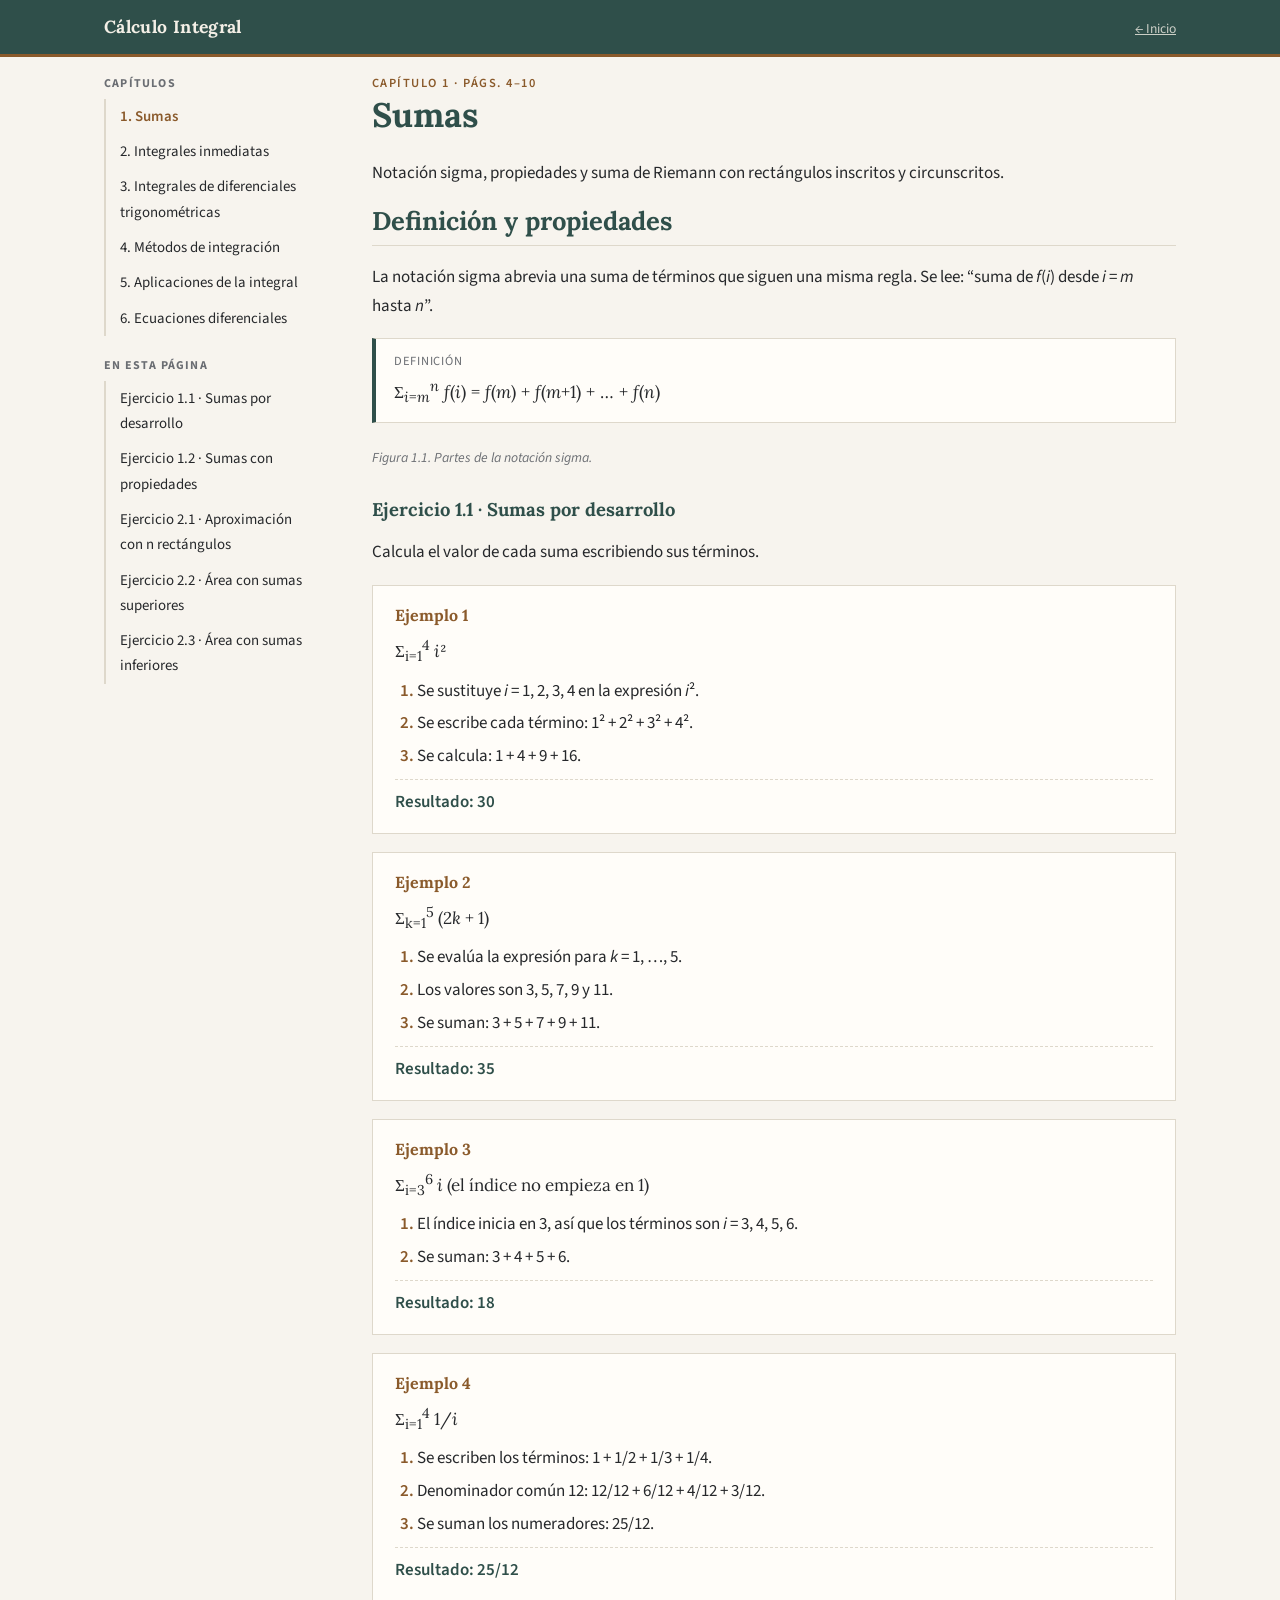
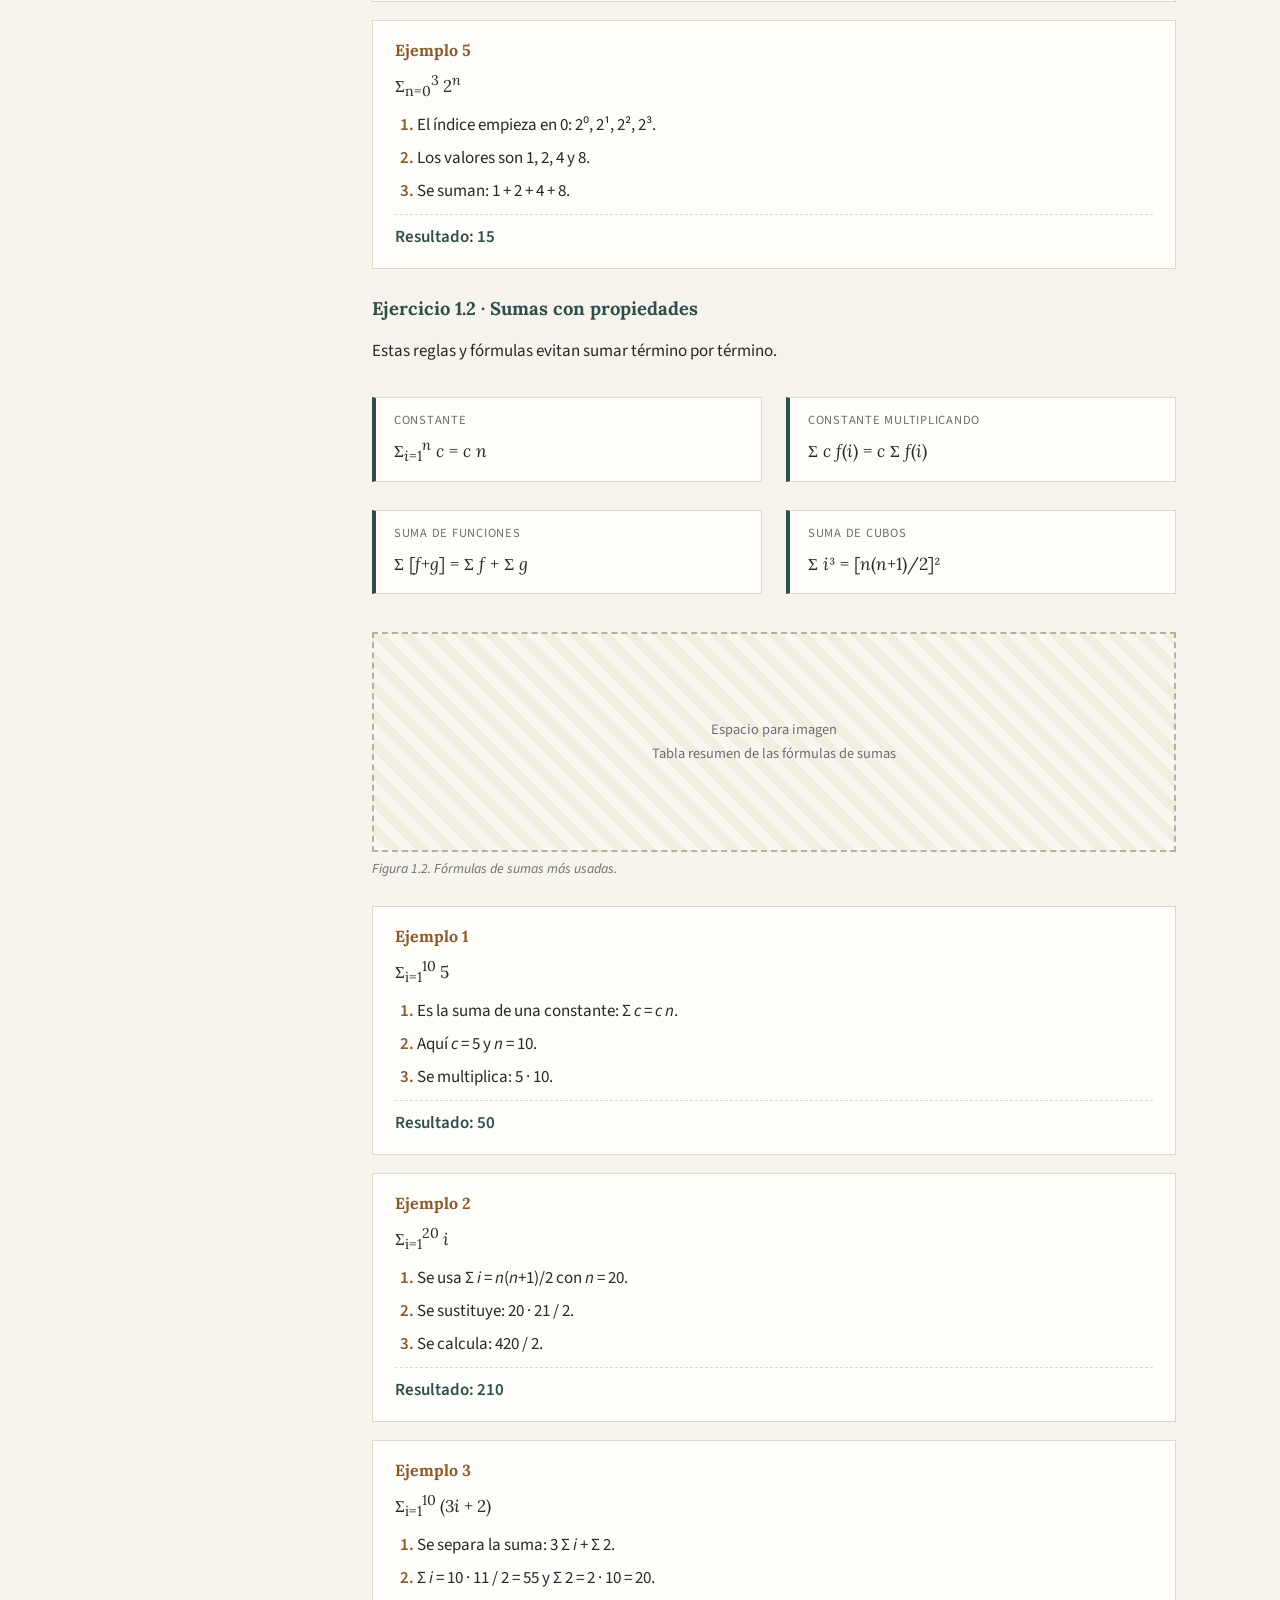
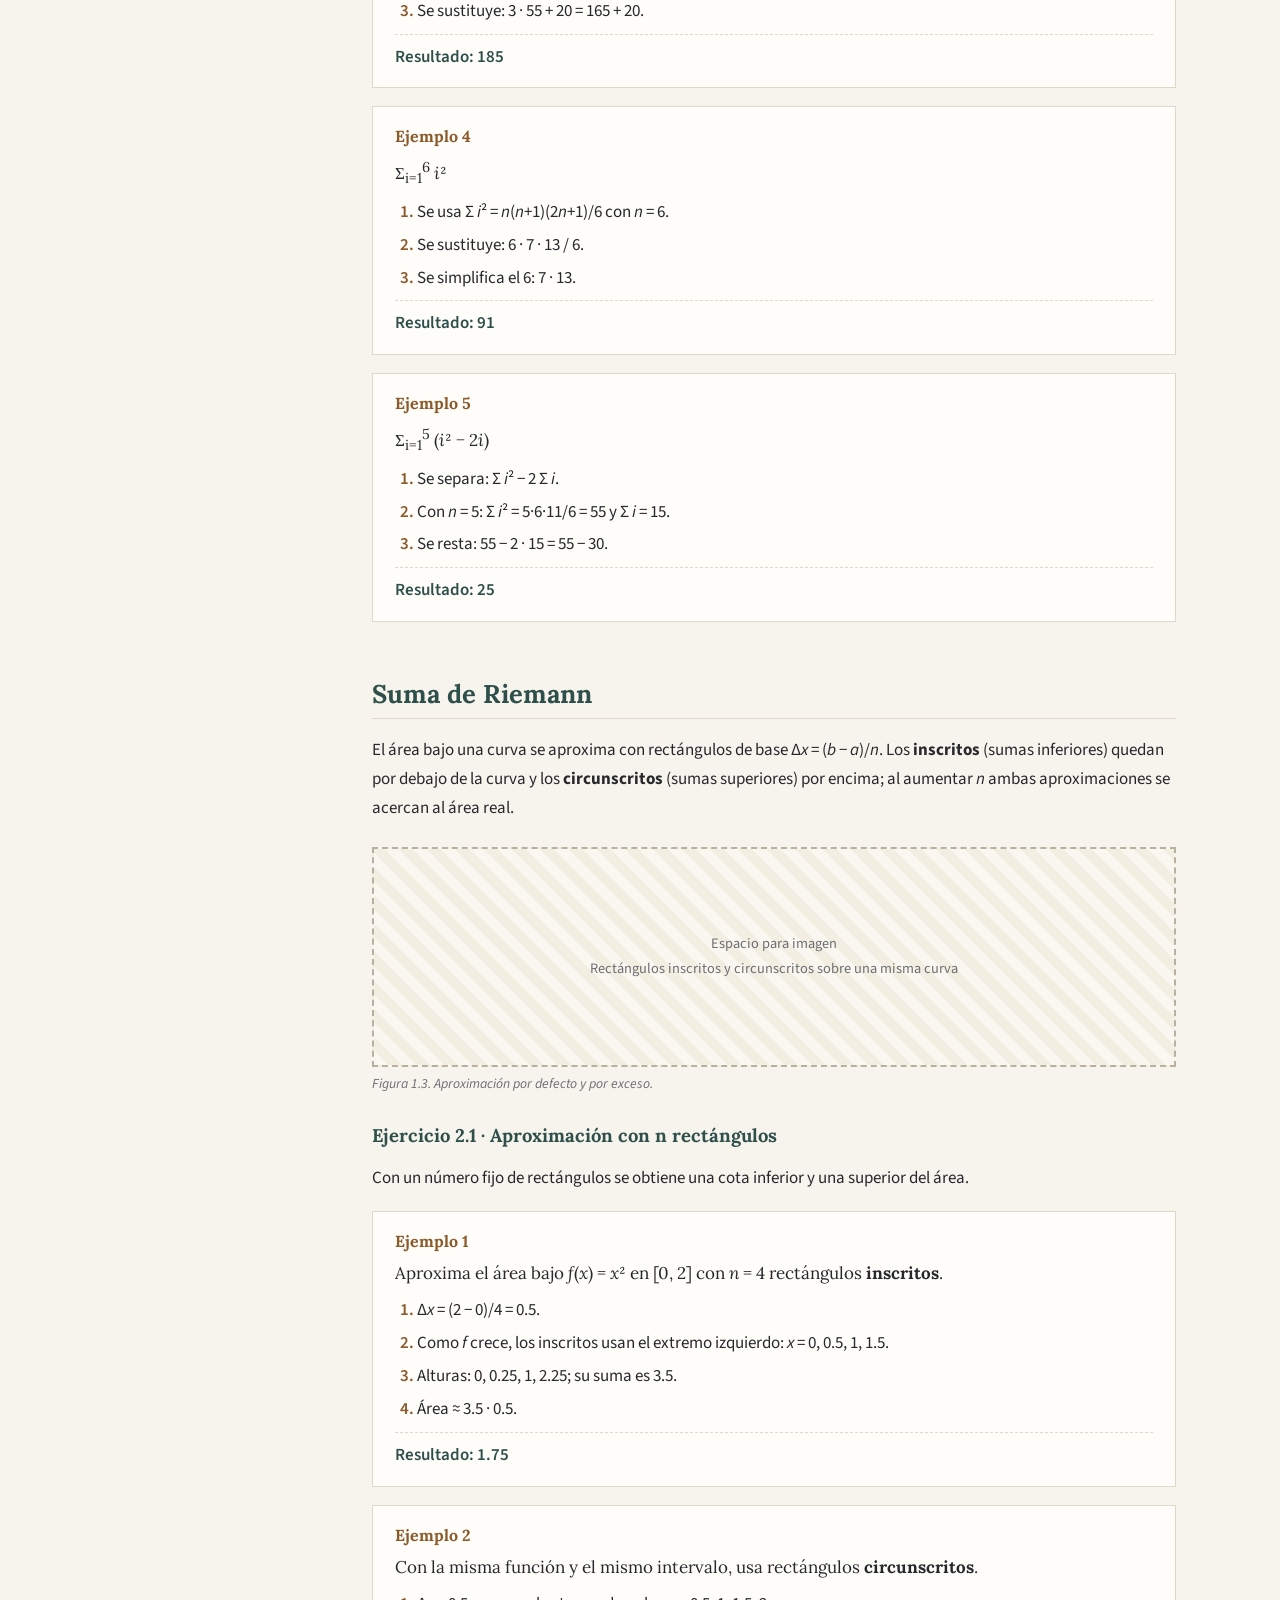
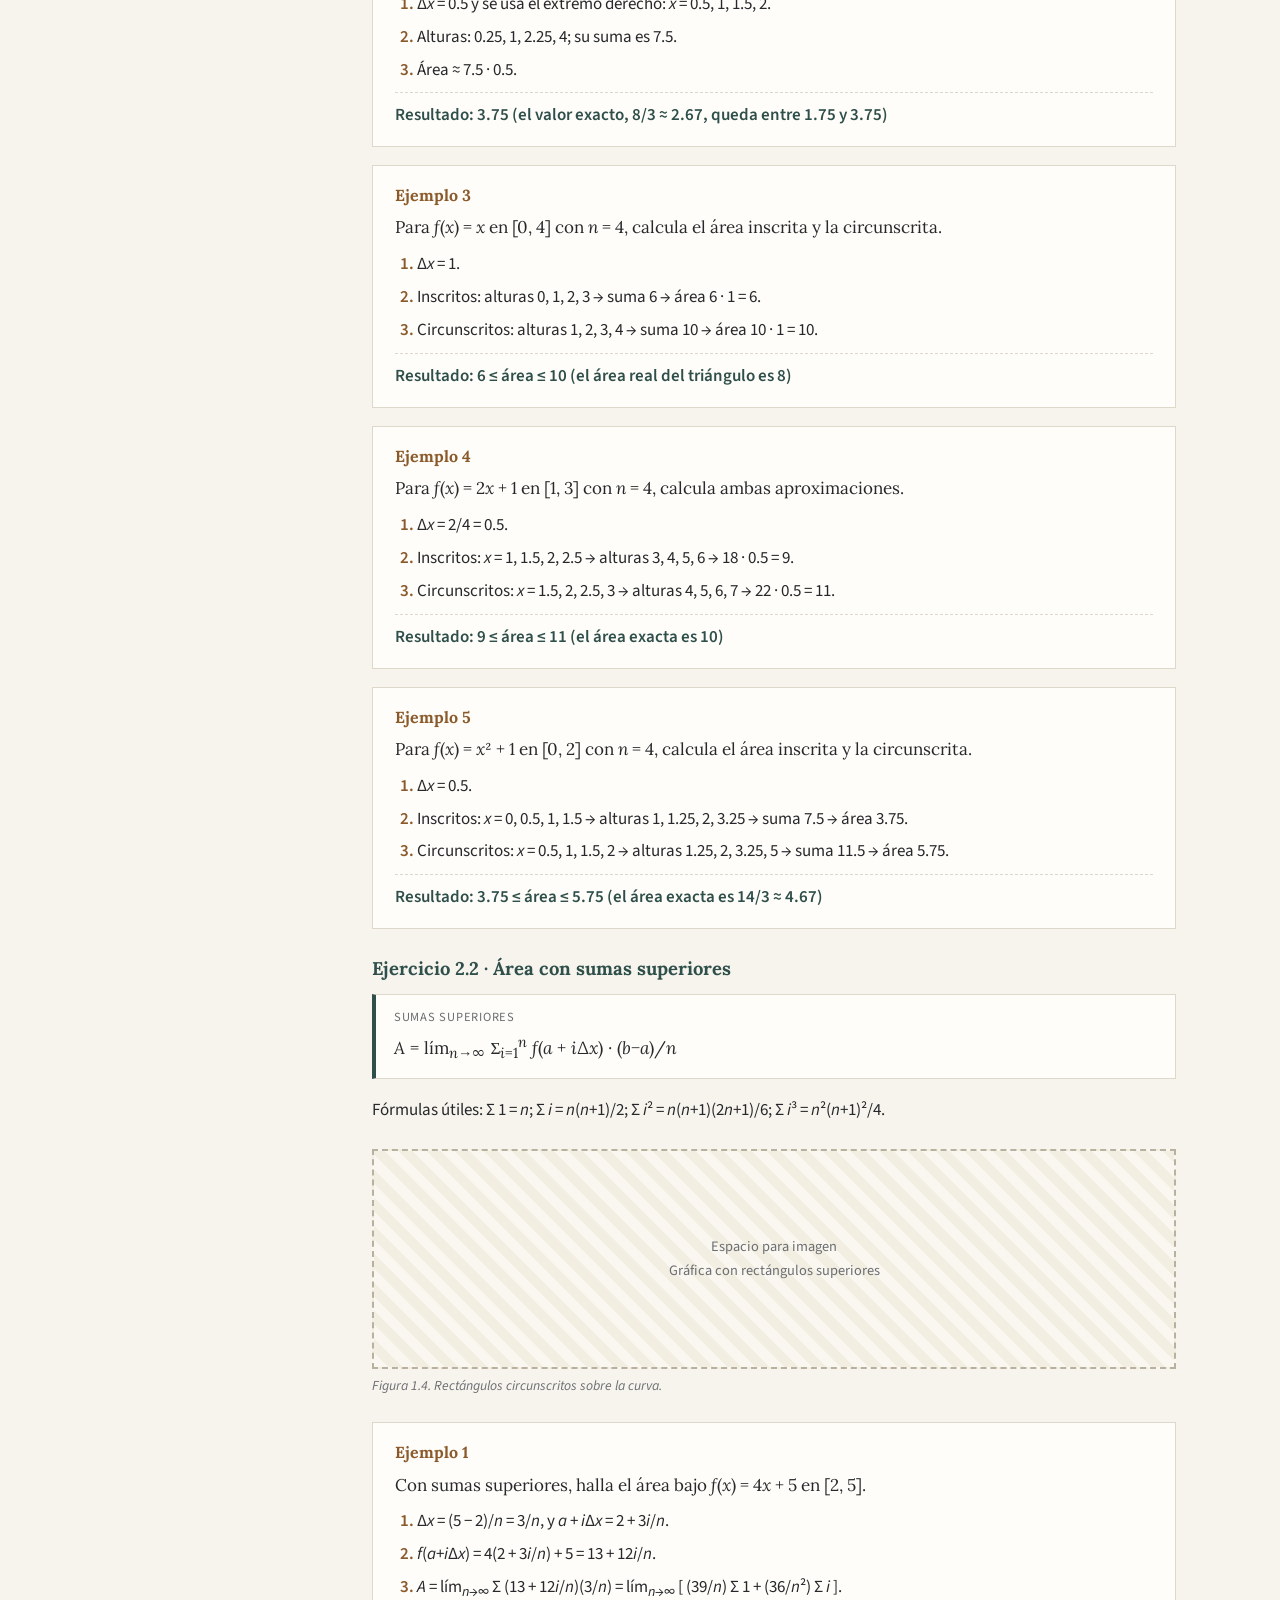
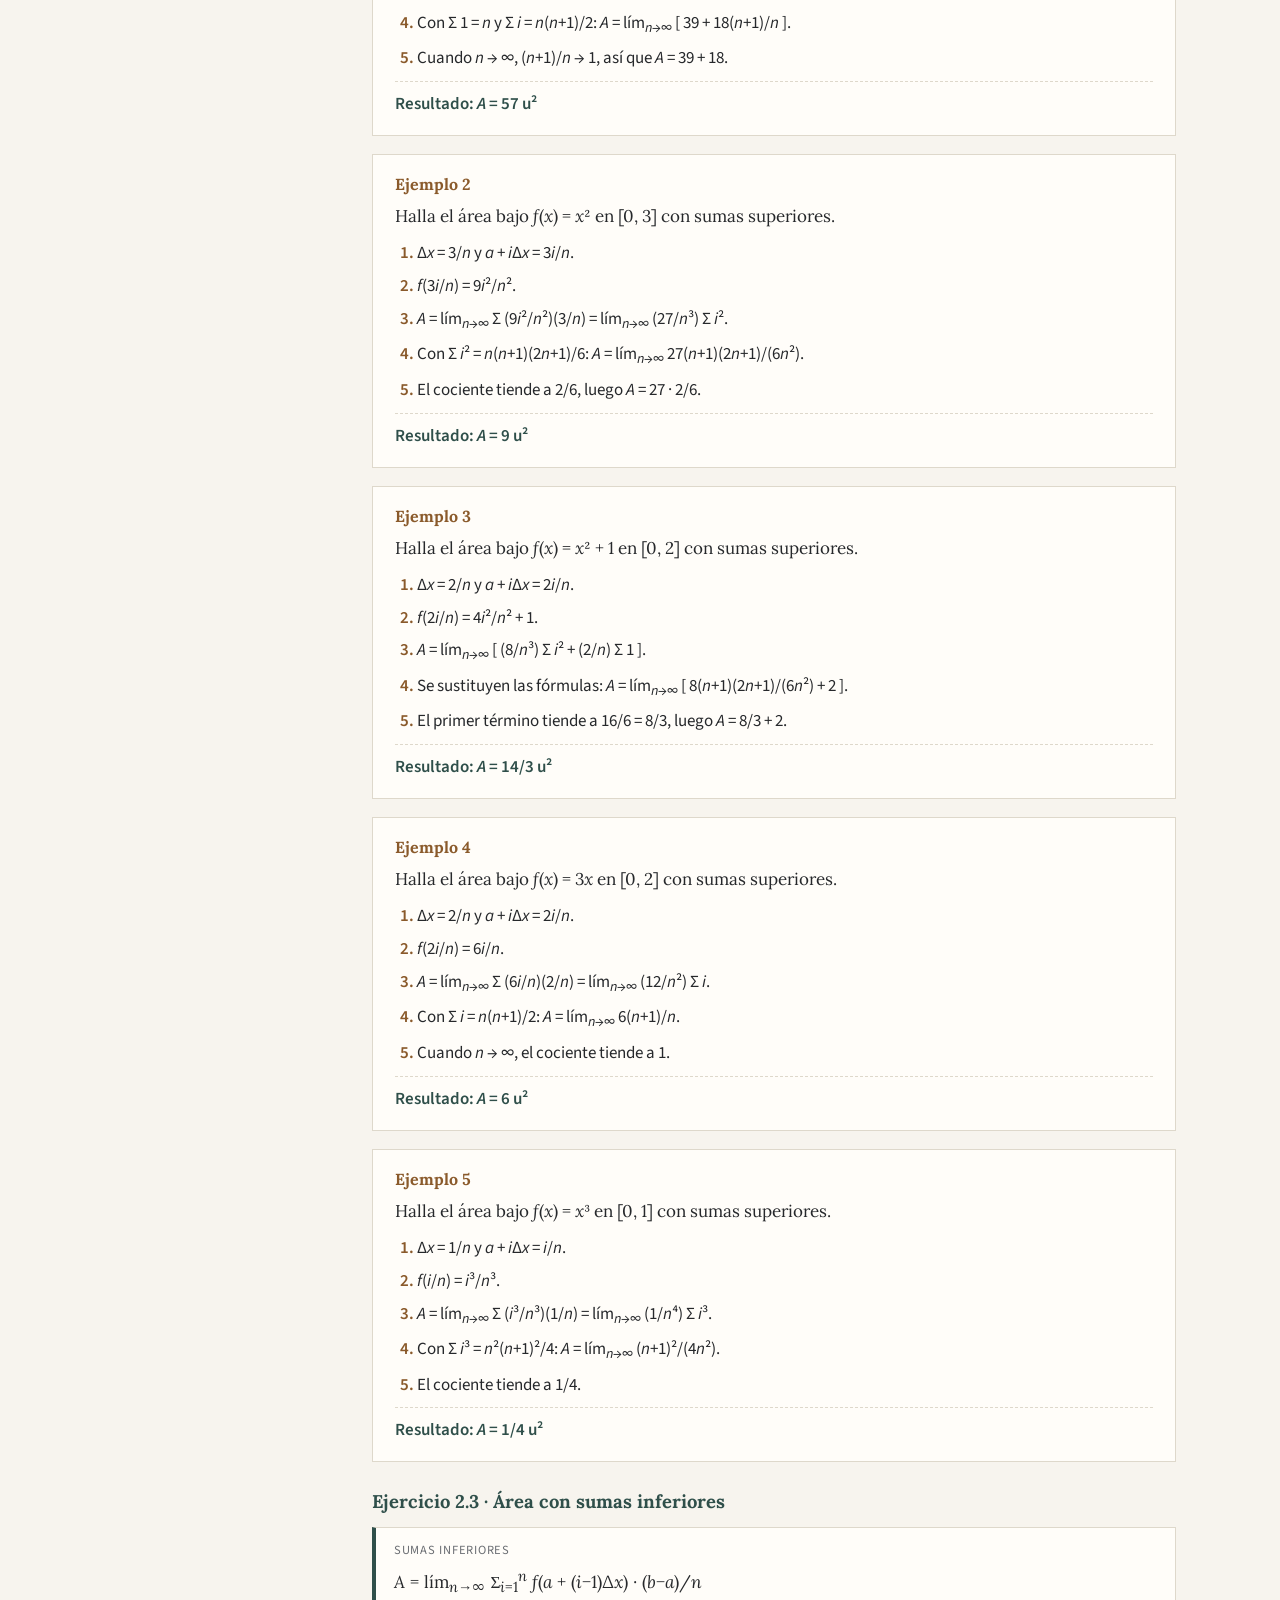
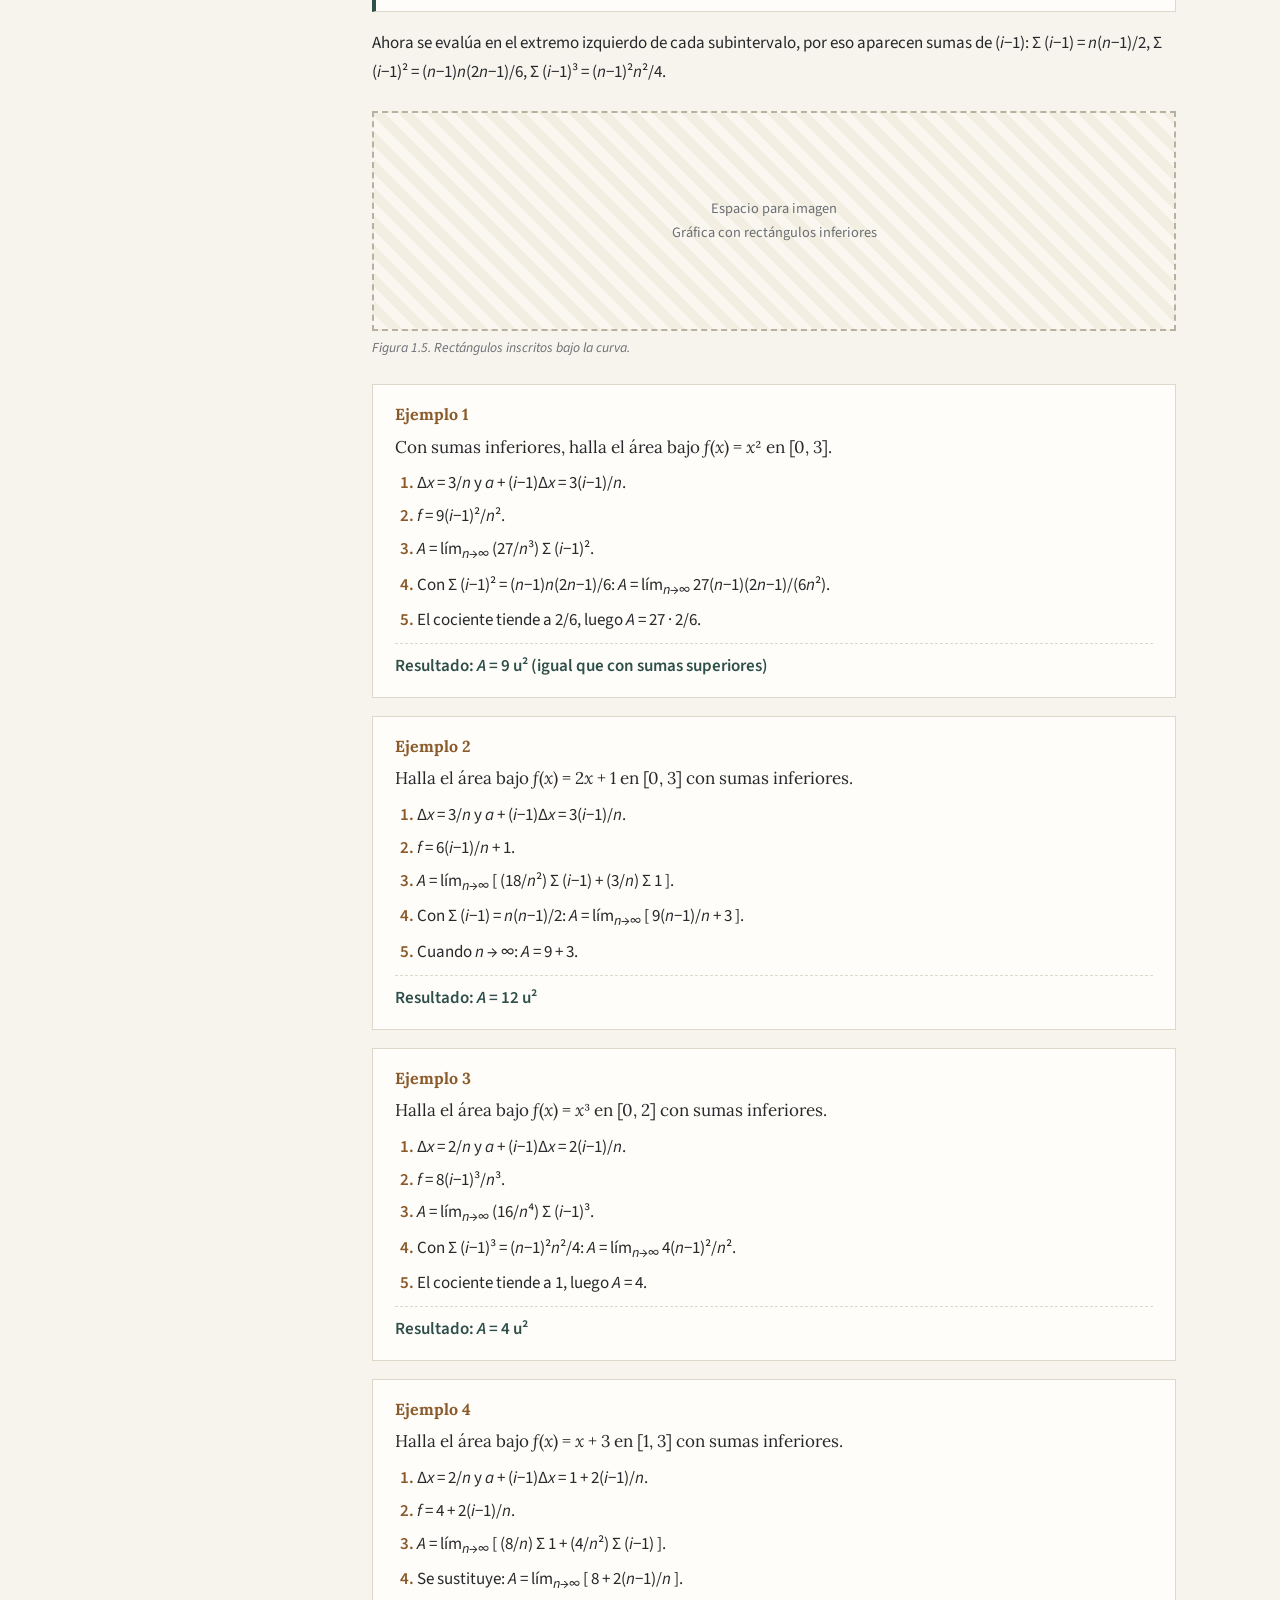
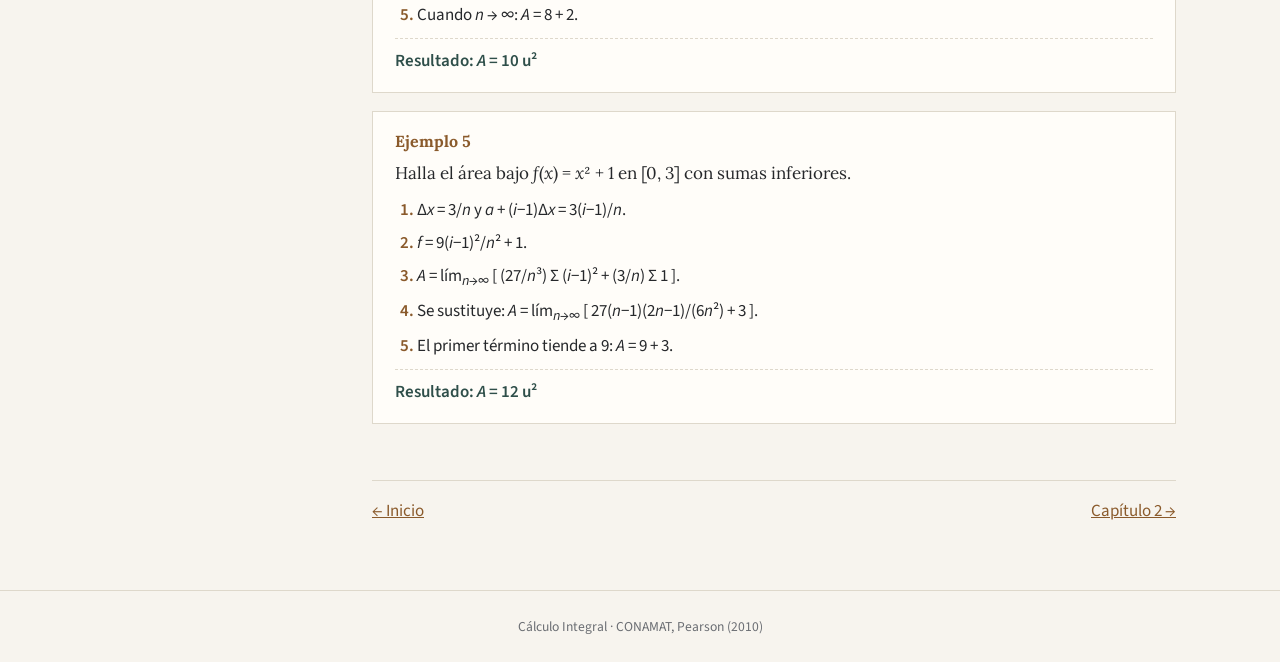
==== commit d1fba399: "Remove image placeholder div from capitulo1.html Removed placeholder div for image in capitulo1.html" ====
--- a/capitulo1.html
+++ b/capitulo1.html
@@ -33,9 +33,6 @@
         <div class="formula"><small>Definición</small>Σ<sub><i>i</i>=<i>m</i></sub><sup><i>n</i></sup> <i>f</i>(<i>i</i>) = <i>f</i>(<i>m</i>) + <i>f</i>(<i>m</i>+1) + … + <i>f</i>(<i>n</i>)
         </div>
         <figure>
-          <!-- IMAGEN: reemplaza el div por <img src="img/archivo.png" alt="..."> -->
-          <div class="espacio">Espacio para imagen<br>Esquema de la notación sigma (límite inferior, superior y regla)
-          </div>
           <figcaption>Figura 1.1. Partes de la notación sigma.</figcaption>
         </figure>
         <h3 id="s1">Ejercicio 1.1 · Sumas por desarrollo</h3>
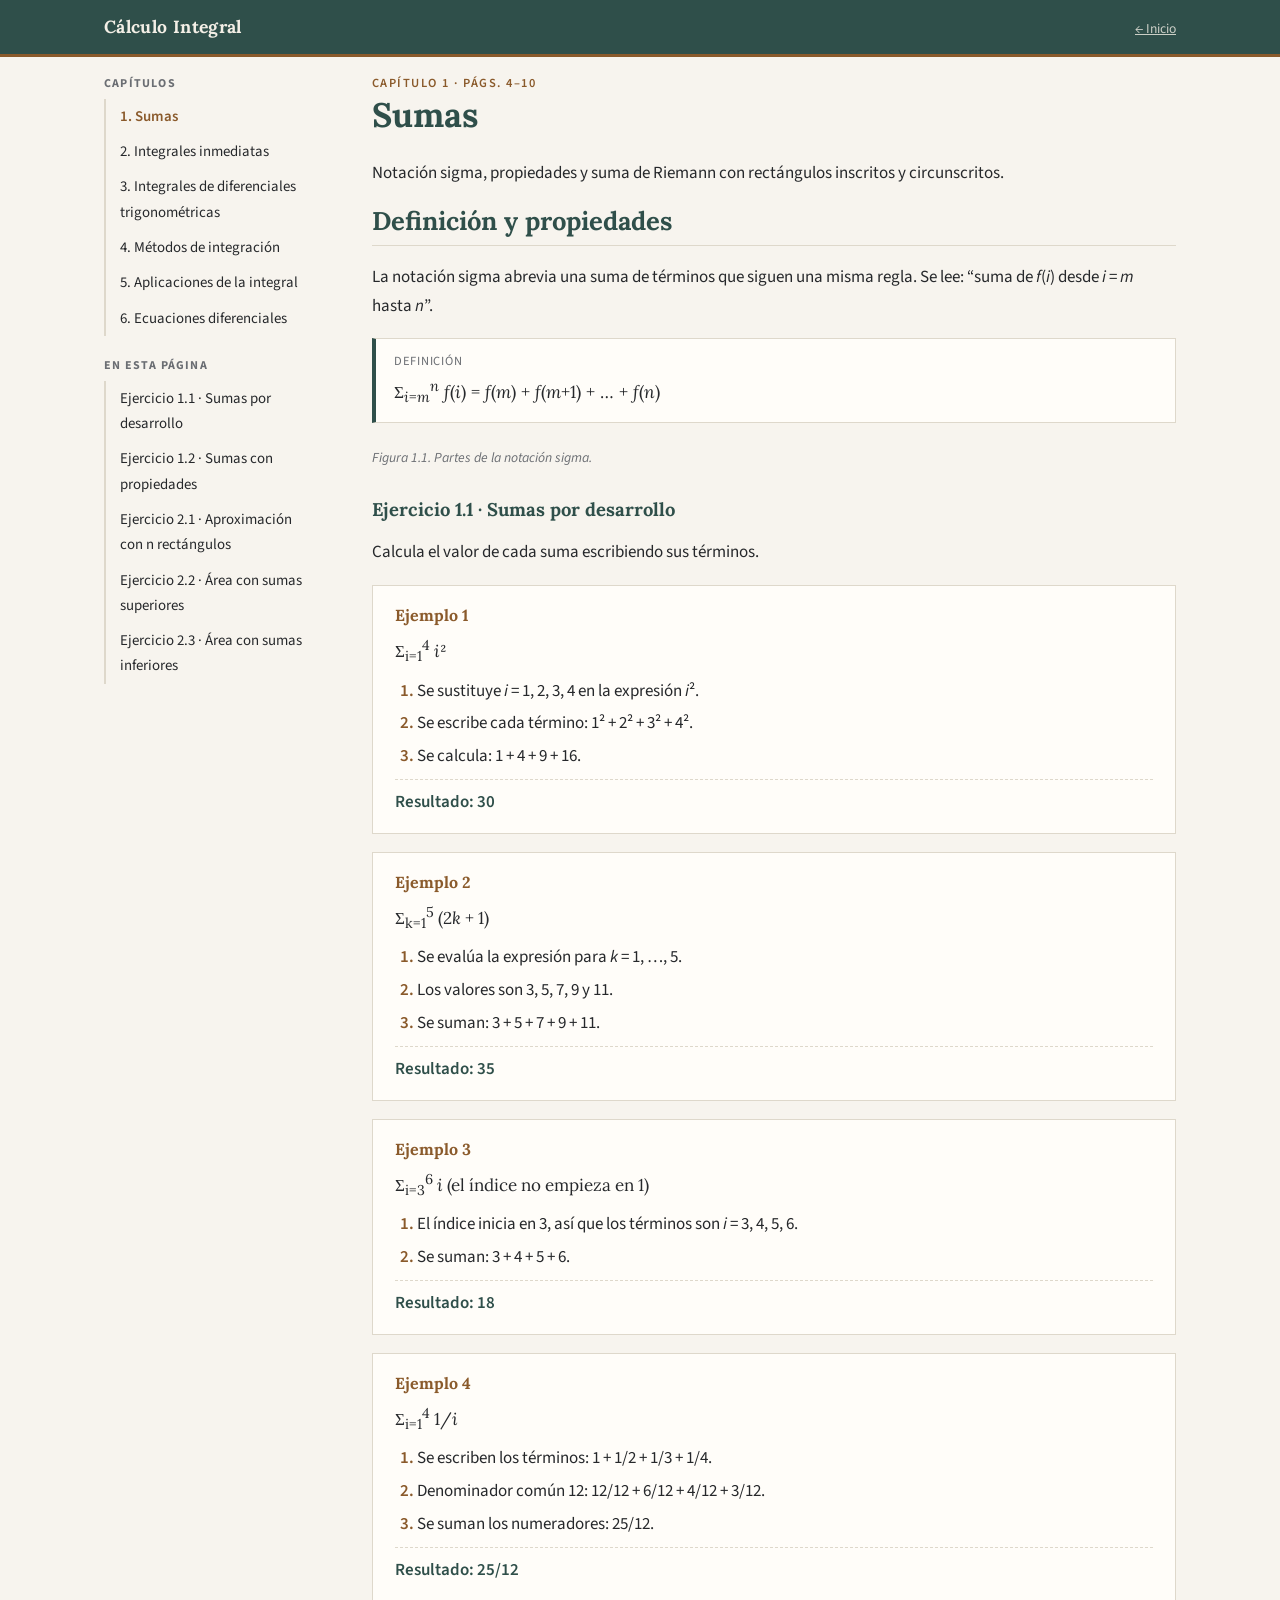
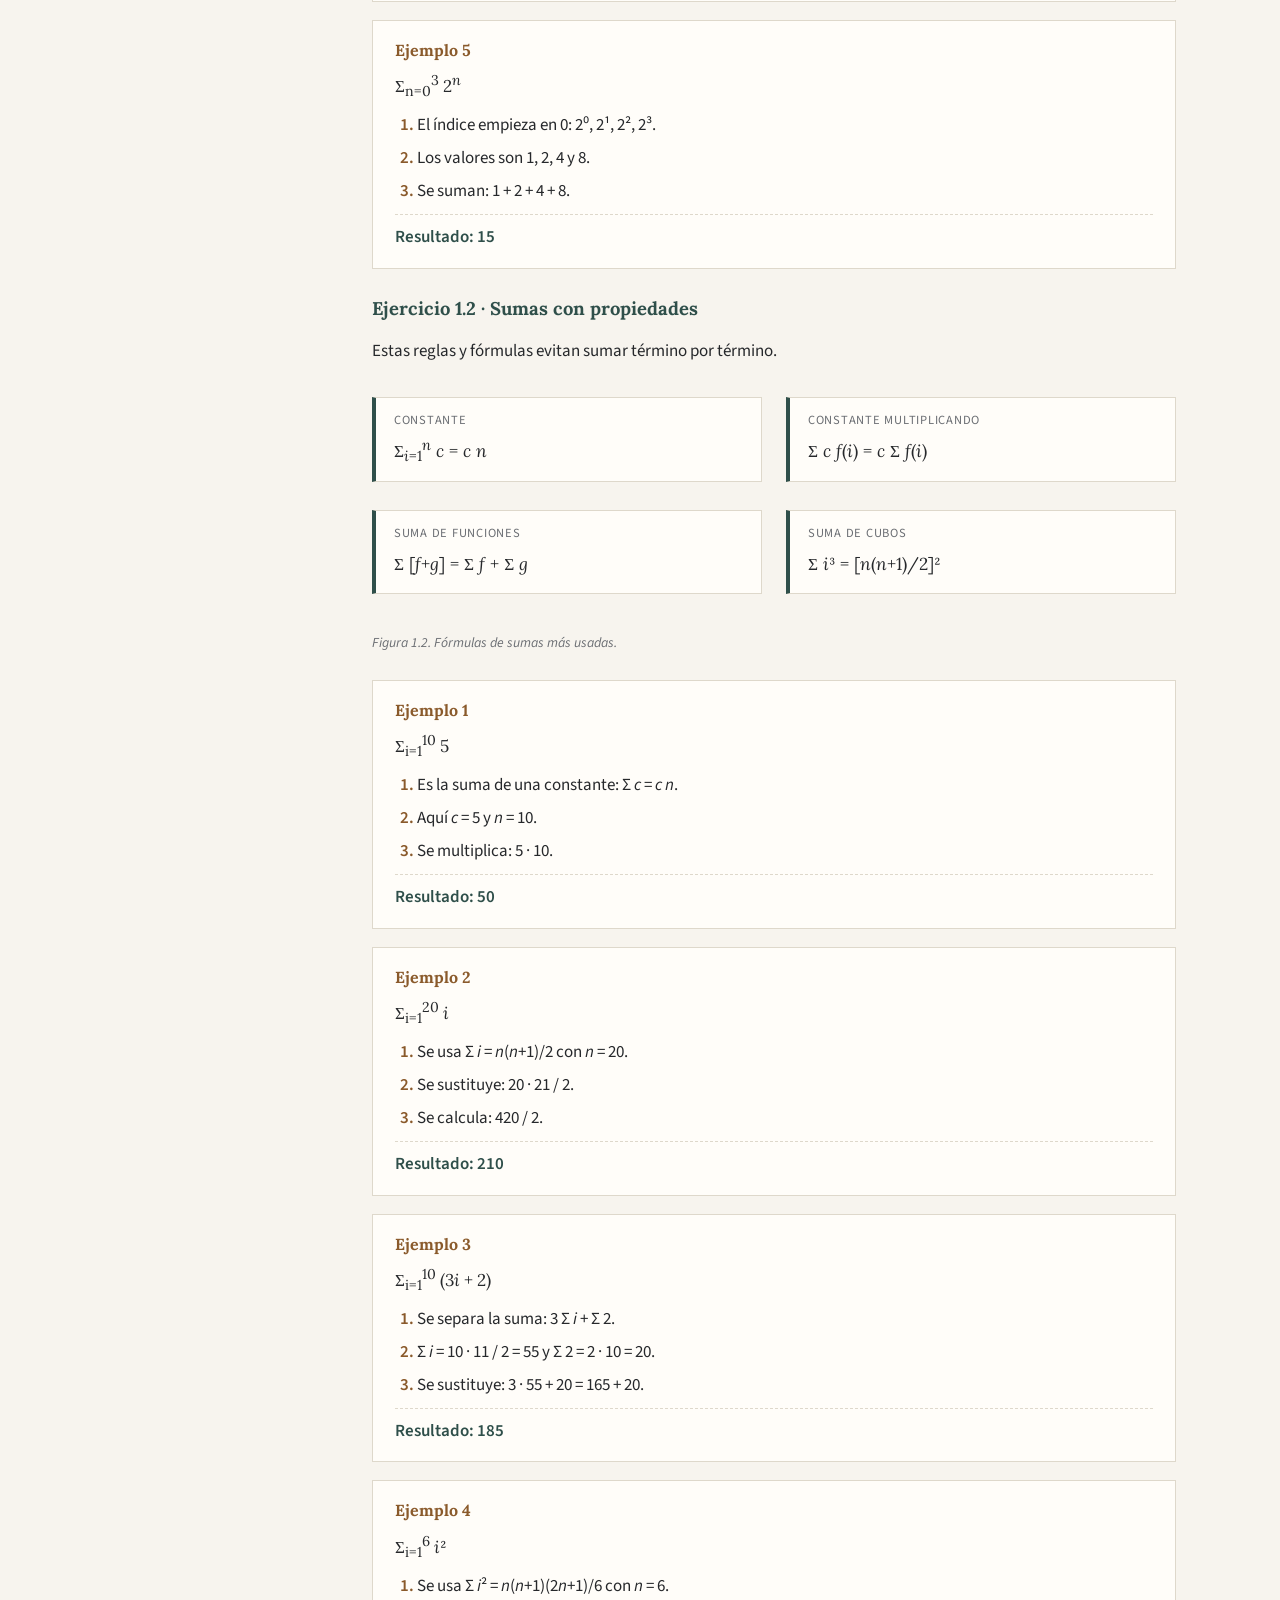
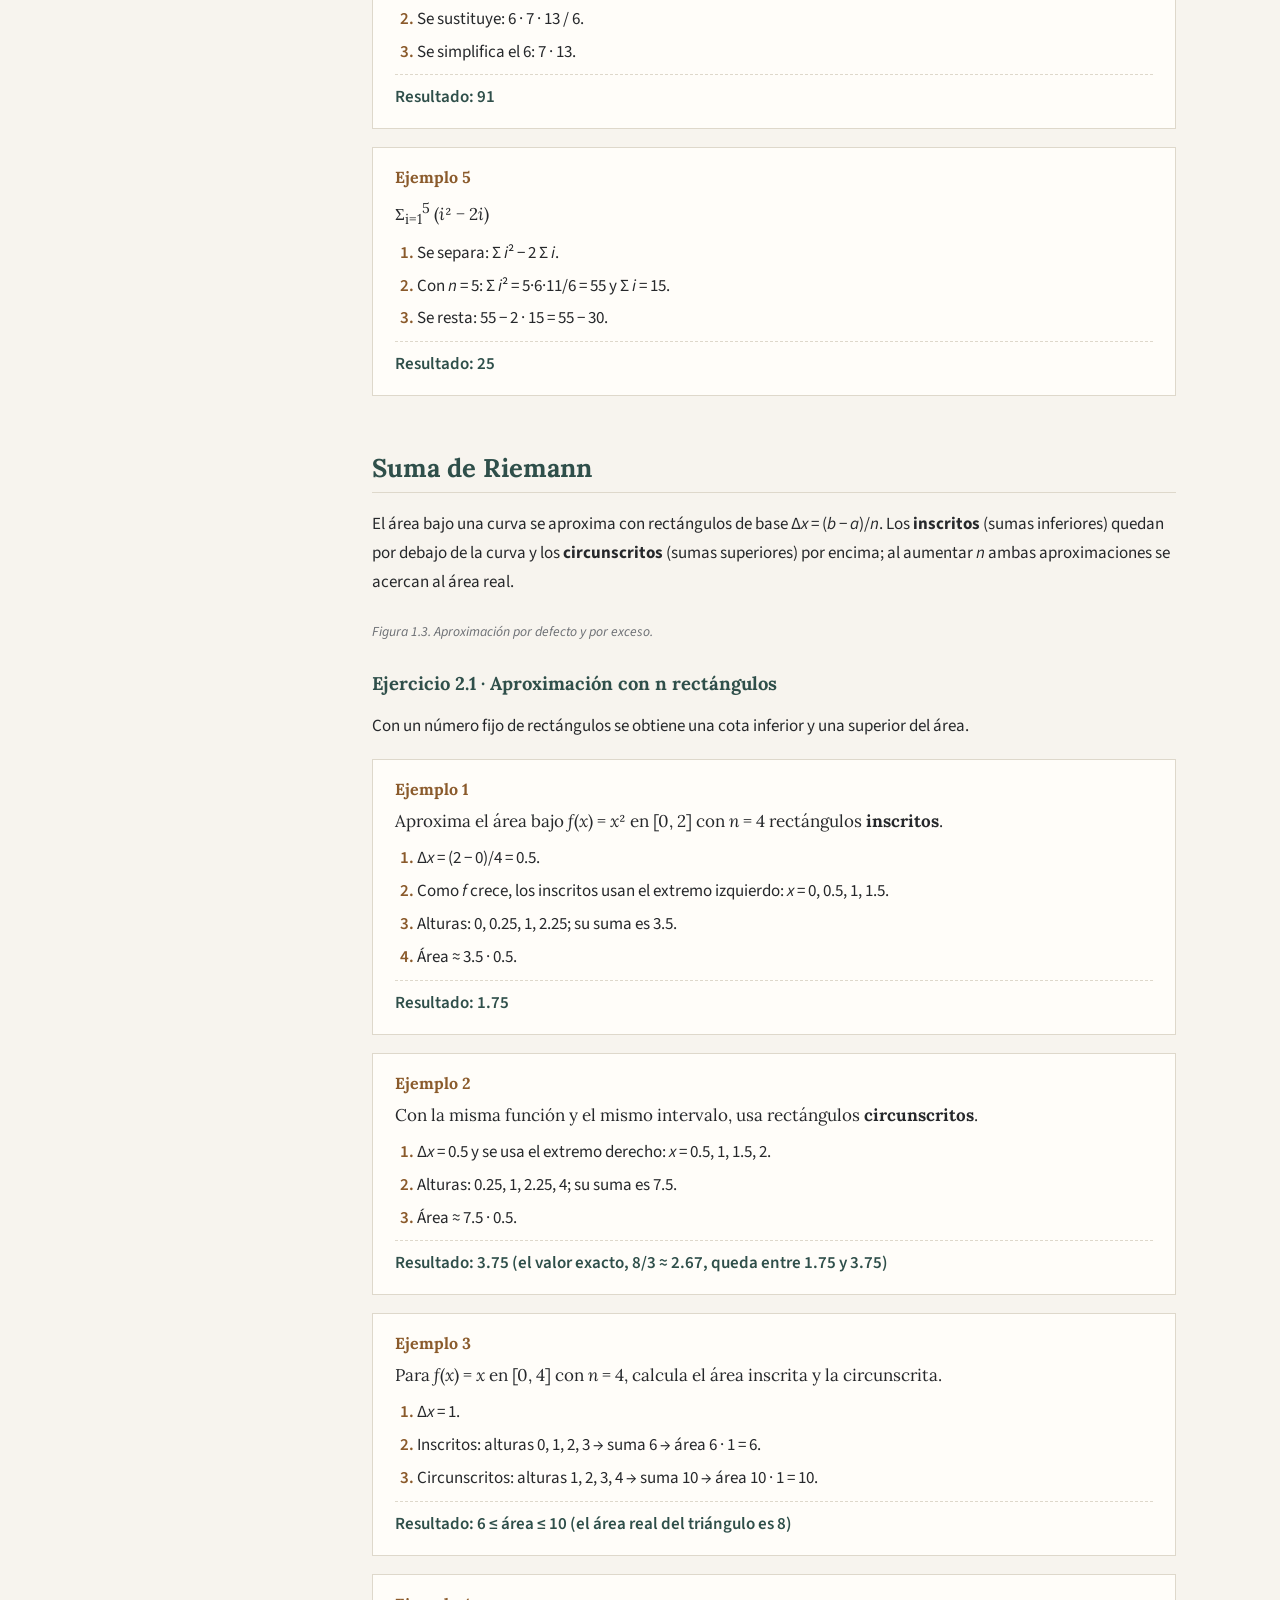
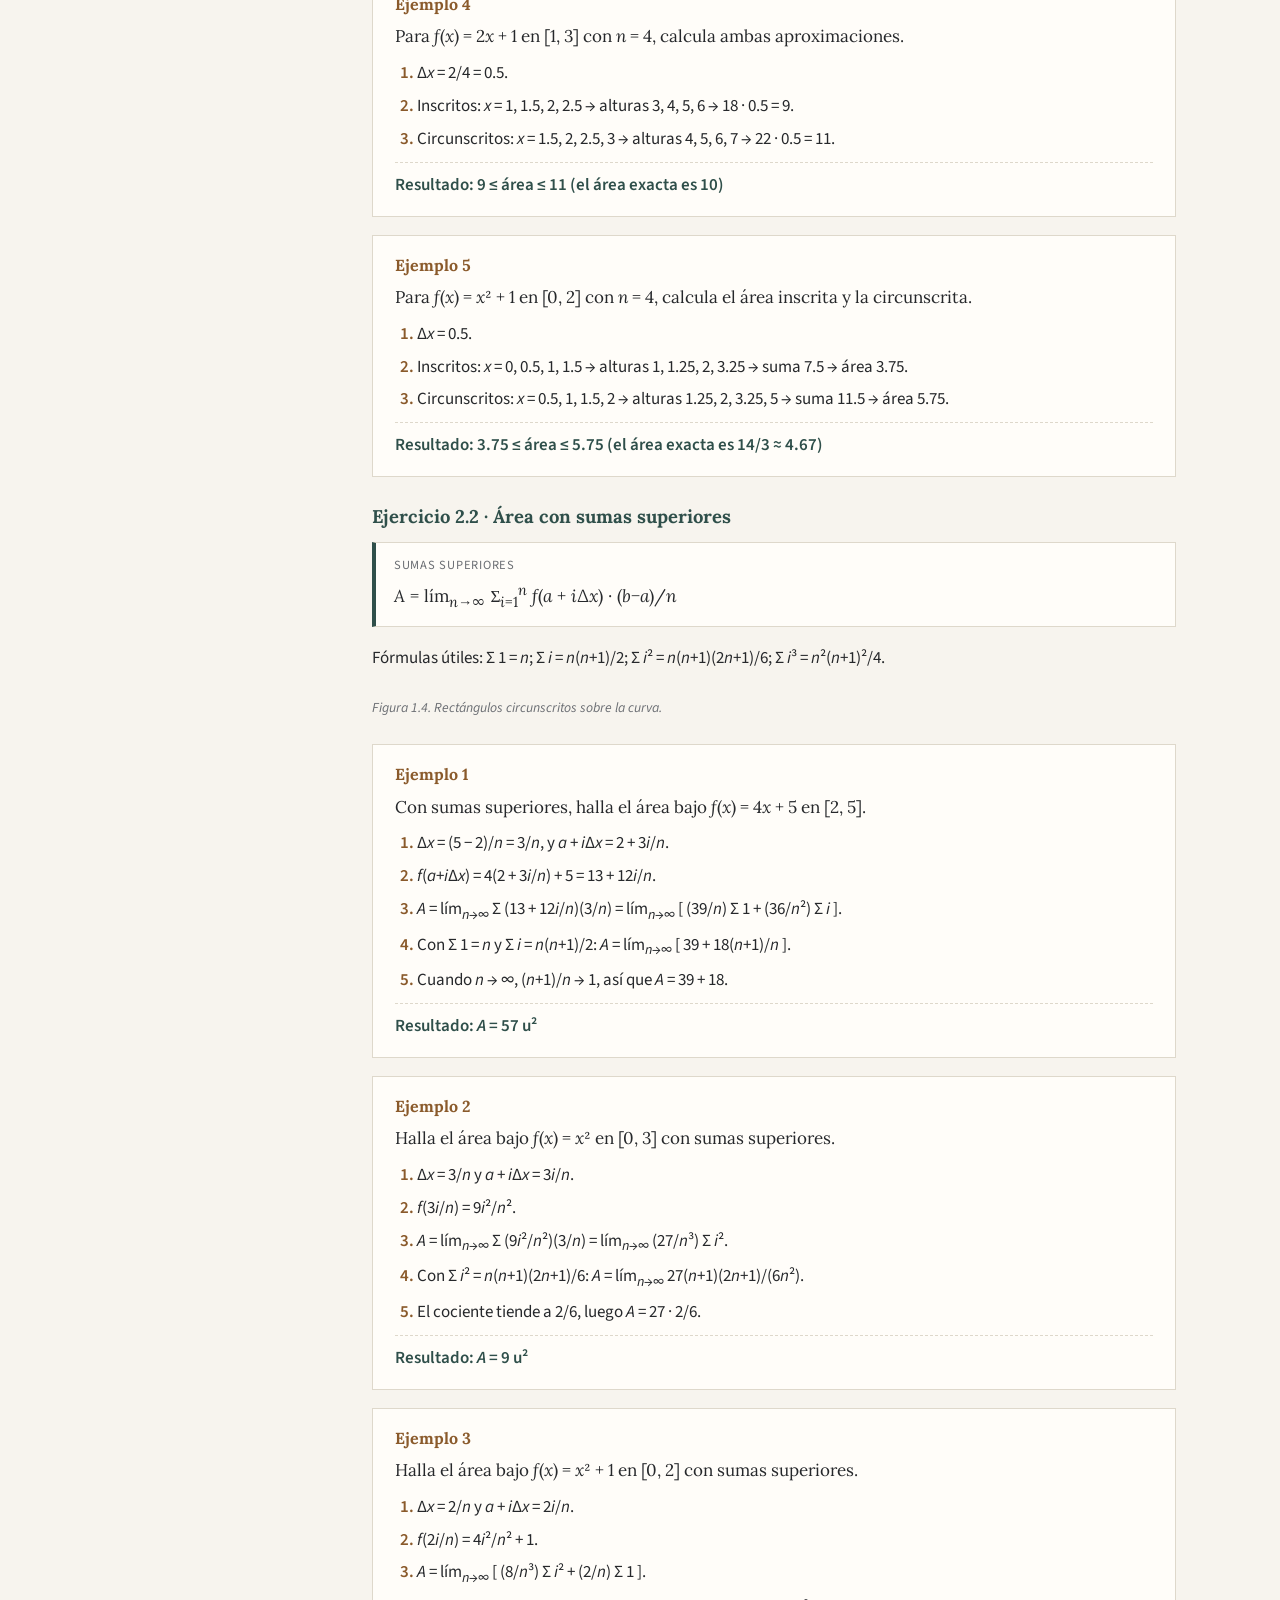
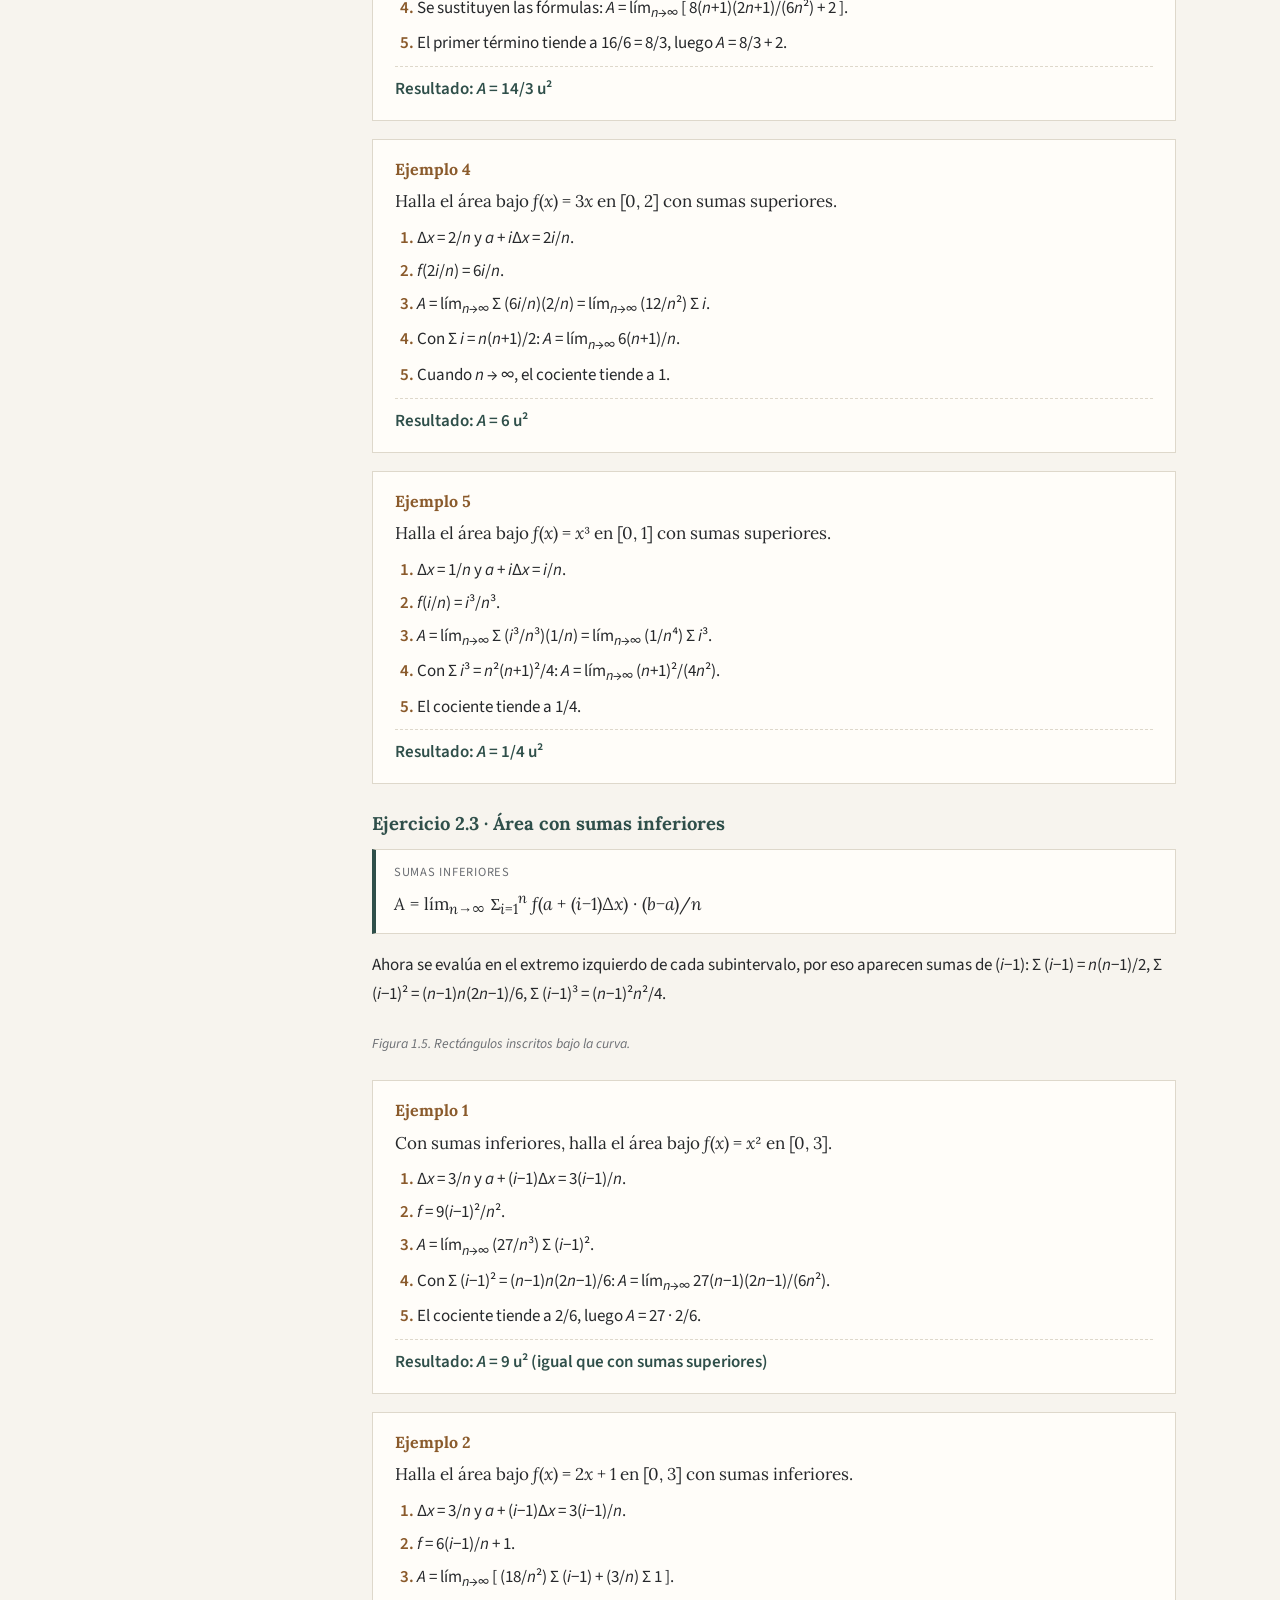
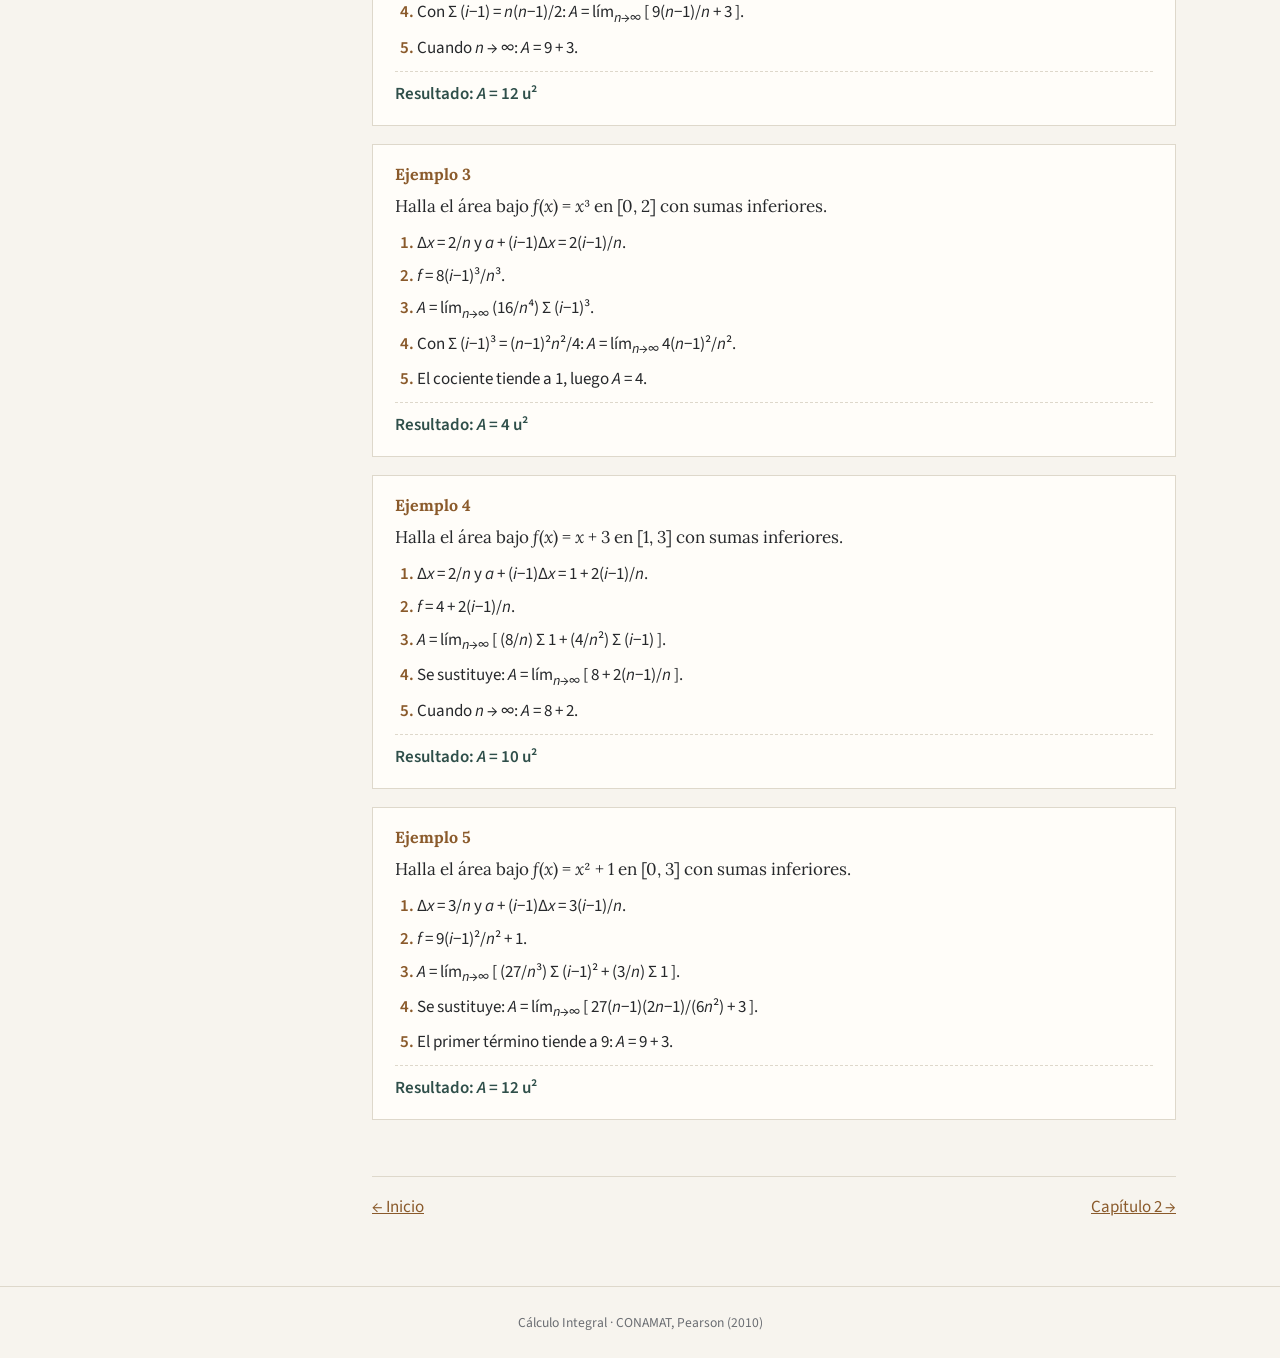
==== commit a3ced1f7: "Remove image placeholders from capitulo1.html Removed placeholder divs for images in various section" ====
--- a/capitulo1.html
+++ b/capitulo1.html
@@ -99,9 +99,6 @@
           </div>
         </div>
         <figure>
-          <!-- IMAGEN: reemplaza el div por <img src="img/archivo.png" alt="..."> -->
-          <div class="espacio">Espacio para imagen<br>Tabla resumen de las fórmulas de sumas
-          </div>
           <figcaption>Figura 1.2. Fórmulas de sumas más usadas.</figcaption>
         </figure>
         <div class="ejemplo">
@@ -159,9 +156,6 @@
         <h2>Suma de Riemann</h2>
         <p>El área bajo una curva se aproxima con rectángulos de base Δ<i>x</i> = (<i>b</i> − <i>a</i>)/<i>n</i>. Los <b>inscritos</b> (sumas inferiores) quedan por debajo de la curva y los <b>circunscritos</b> (sumas superiores) por encima; al aumentar <i>n</i> ambas aproximaciones se acercan al área real.</p>
         <figure>
-          <!-- IMAGEN: reemplaza el div por <img src="img/archivo.png" alt="..."> -->
-          <div class="espacio">Espacio para imagen<br>Rectángulos inscritos y circunscritos sobre una misma curva
-          </div>
           <figcaption>Figura 1.3. Aproximación por defecto y por exceso.</figcaption>
         </figure>
         <h3 id="s3">Ejercicio 2.1 · Aproximación con n rectángulos</h3>
@@ -222,9 +216,6 @@
         </div>
         <p>Fórmulas útiles: Σ 1 = <i>n</i>; Σ <i>i</i> = <i>n</i>(<i>n</i>+1)/2; Σ <i>i</i>² = <i>n</i>(<i>n</i>+1)(2<i>n</i>+1)/6; Σ <i>i</i>³ = <i>n</i>²(<i>n</i>+1)²/4.</p>
         <figure>
-          <!-- IMAGEN: reemplaza el div por <img src="img/archivo.png" alt="..."> -->
-          <div class="espacio">Espacio para imagen<br>Gráfica con rectángulos superiores
-          </div>
           <figcaption>Figura 1.4. Rectángulos circunscritos sobre la curva.</figcaption>
         </figure>
         <div class="ejemplo">
@@ -292,9 +283,6 @@
         </div>
         <p>Ahora se evalúa en el extremo izquierdo de cada subintervalo, por eso aparecen sumas de (<i>i</i>−1): Σ (<i>i</i>−1) = <i>n</i>(<i>n</i>−1)/2, Σ (<i>i</i>−1)² = (<i>n</i>−1)<i>n</i>(2<i>n</i>−1)/6, Σ (<i>i</i>−1)³ = (<i>n</i>−1)²<i>n</i>²/4.</p>
         <figure>
-          <!-- IMAGEN: reemplaza el div por <img src="img/archivo.png" alt="..."> -->
-          <div class="espacio">Espacio para imagen<br>Gráfica con rectángulos inferiores
-          </div>
           <figcaption>Figura 1.5. Rectángulos inscritos bajo la curva.</figcaption>
         </figure>
         <div class="ejemplo">
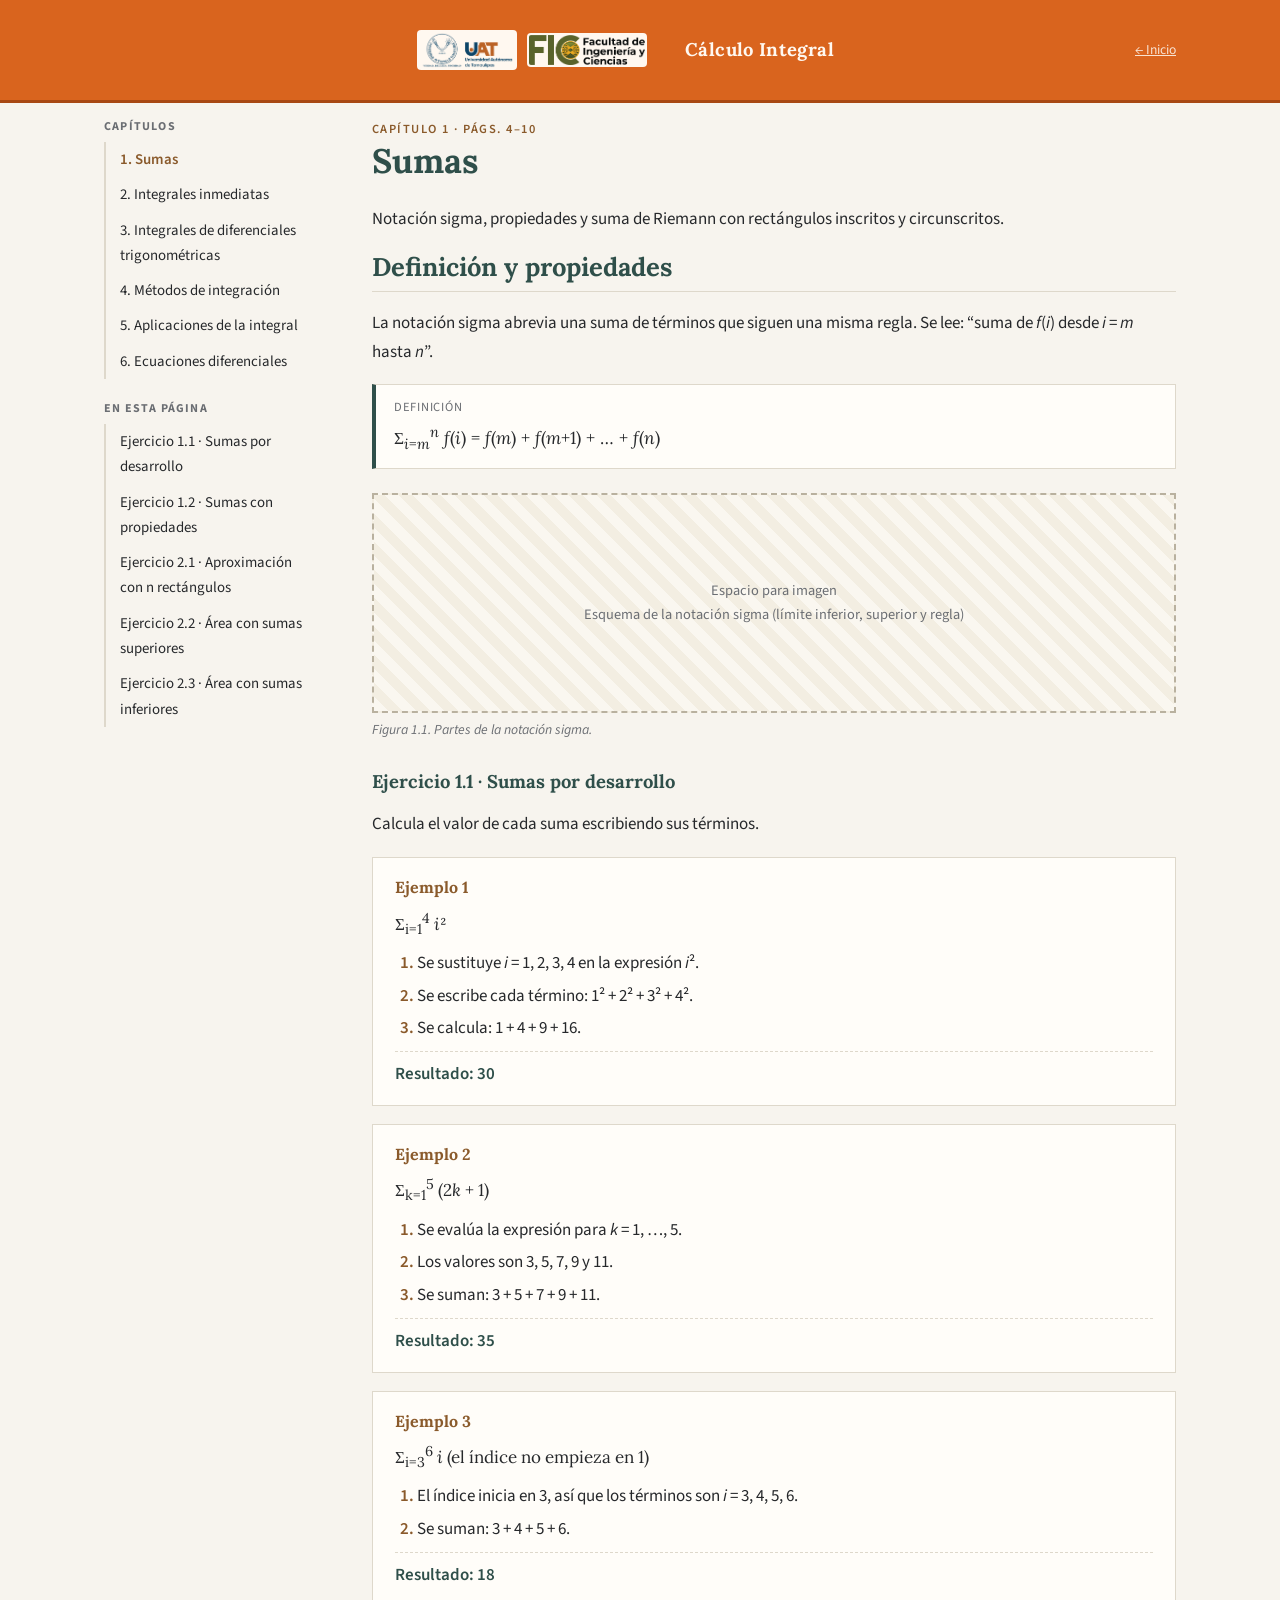
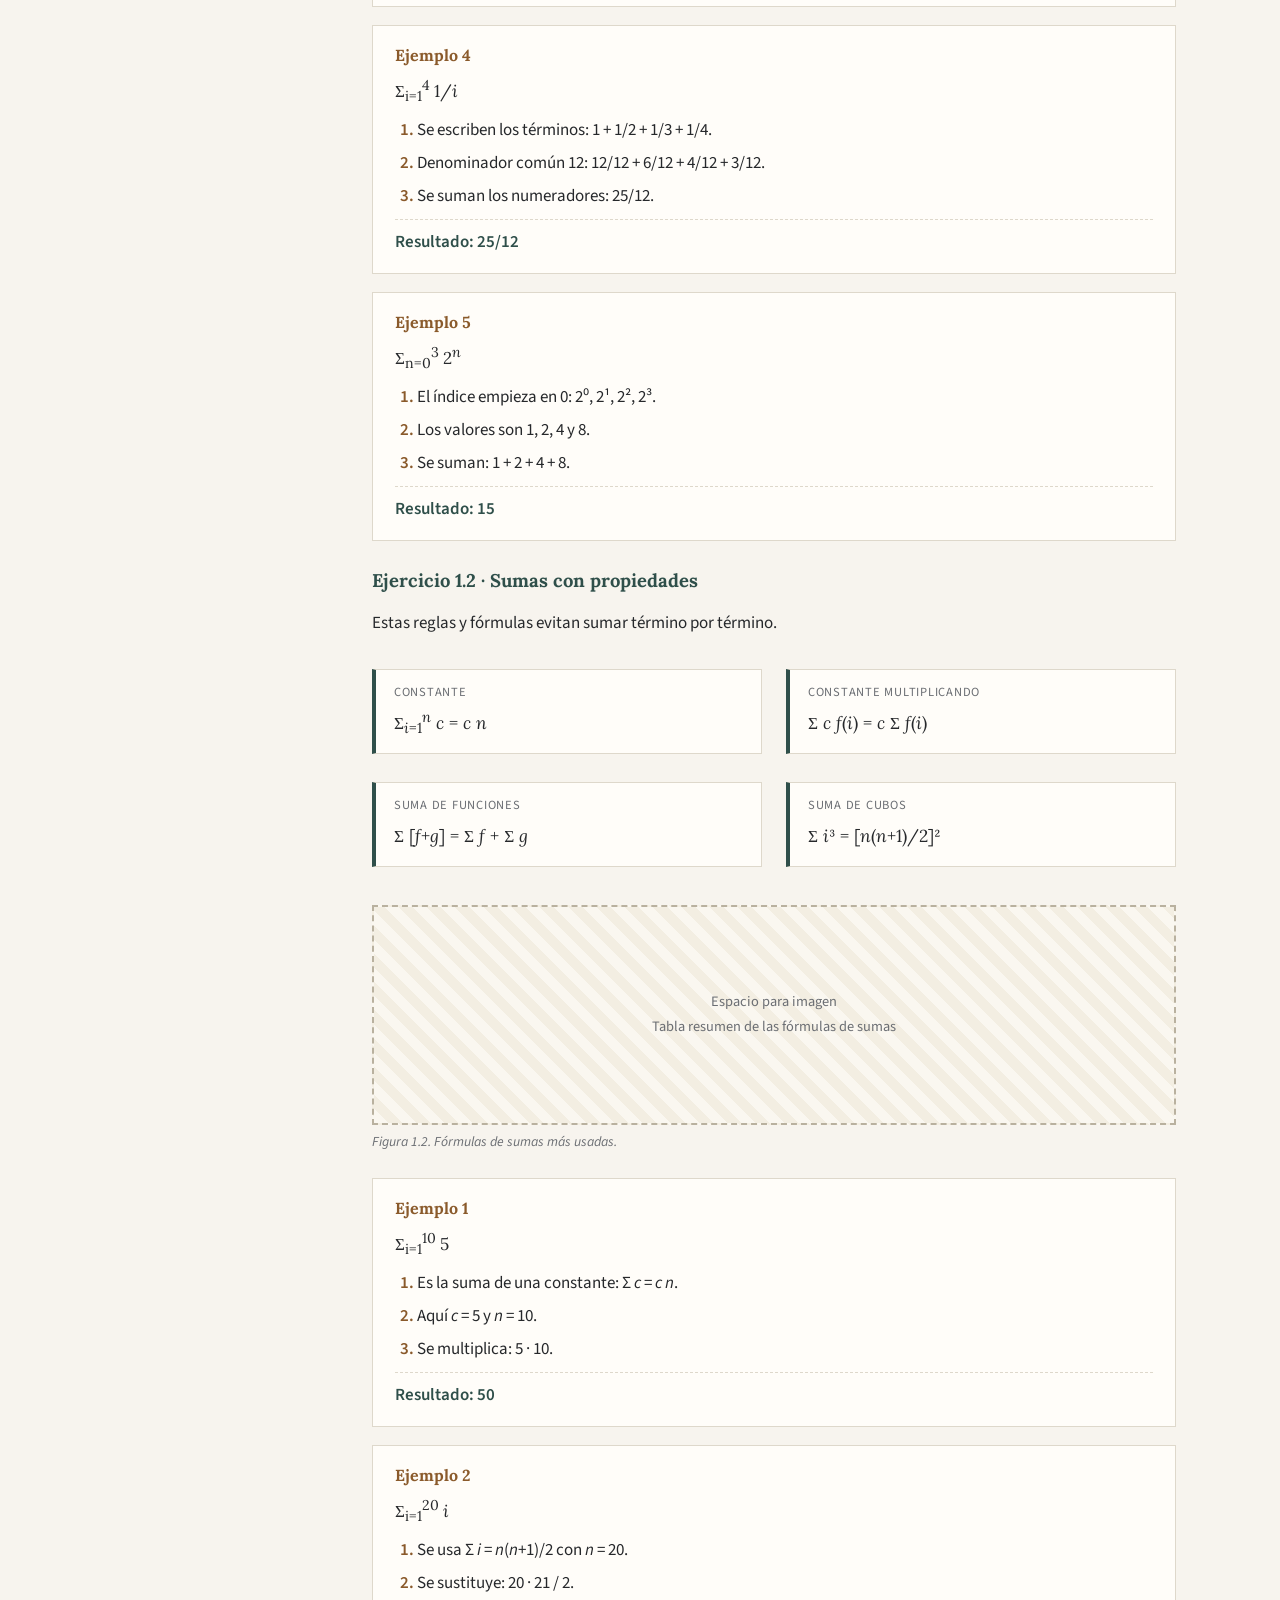
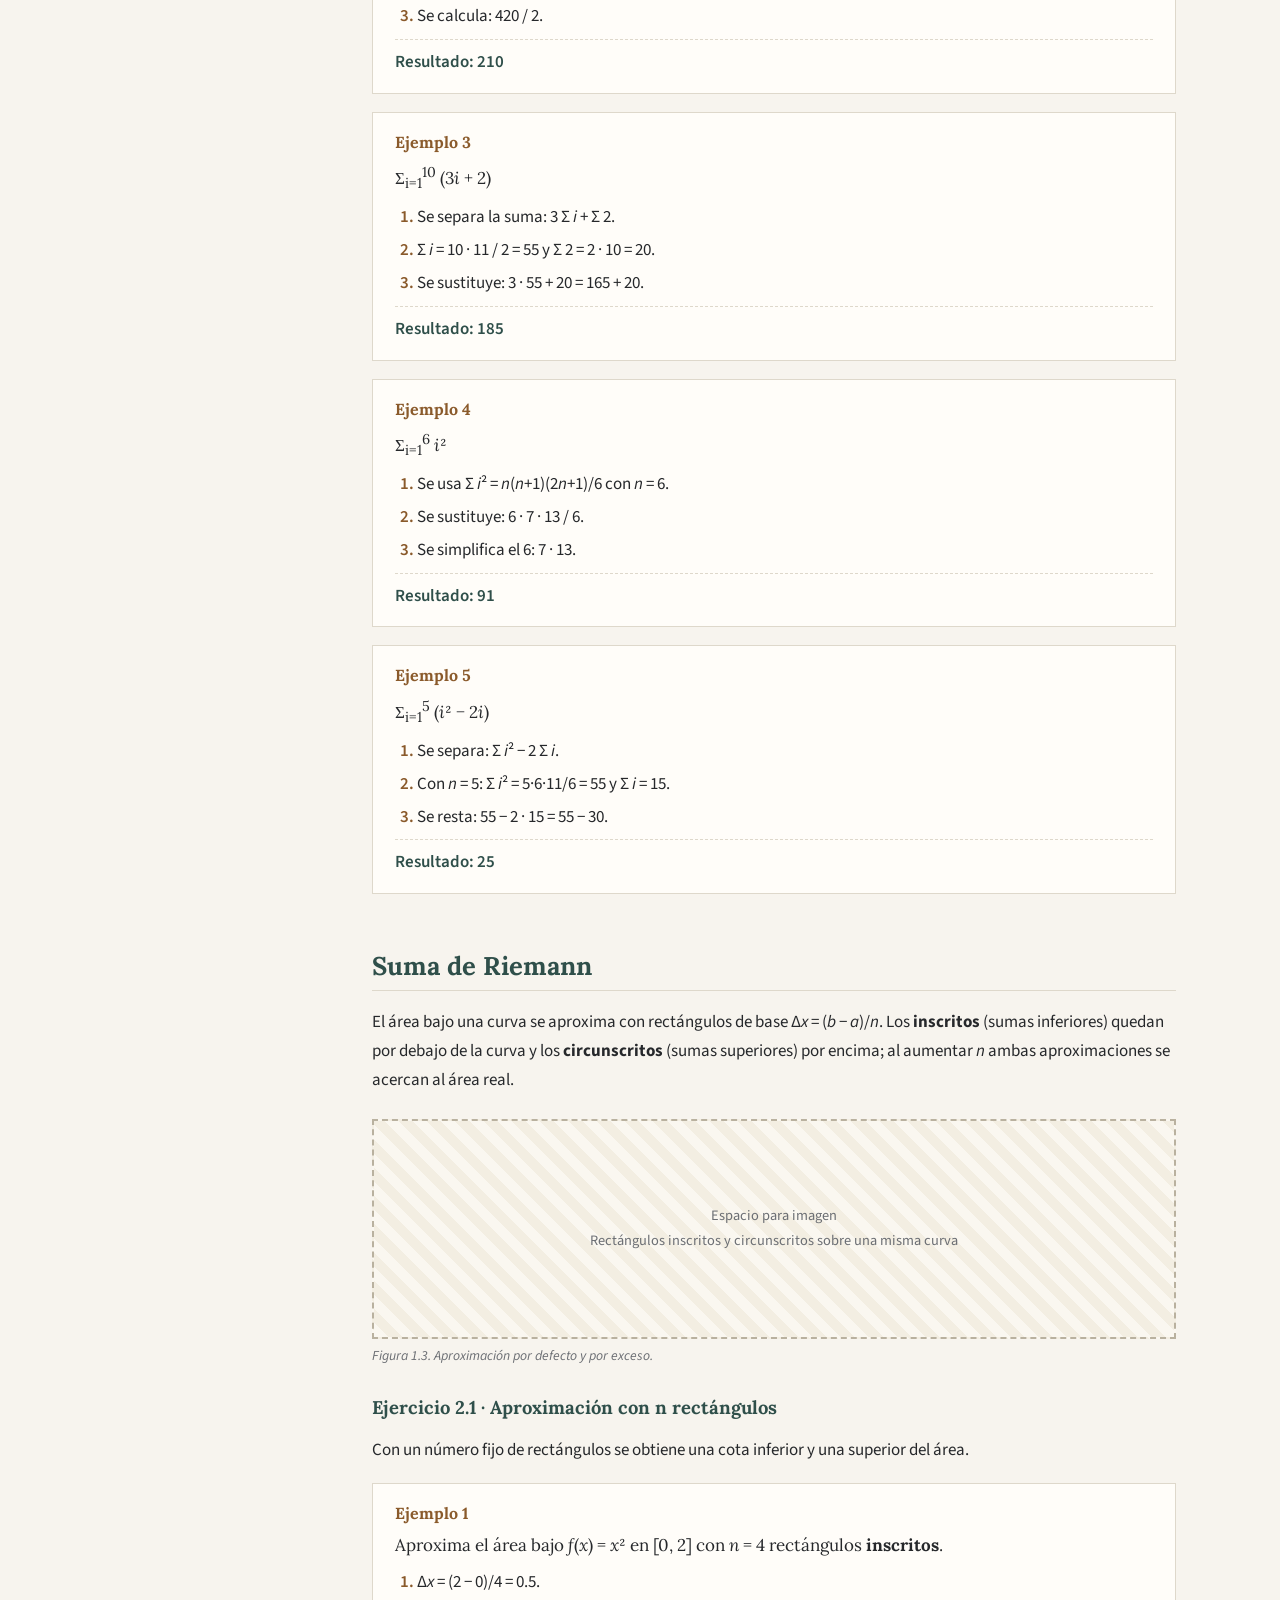
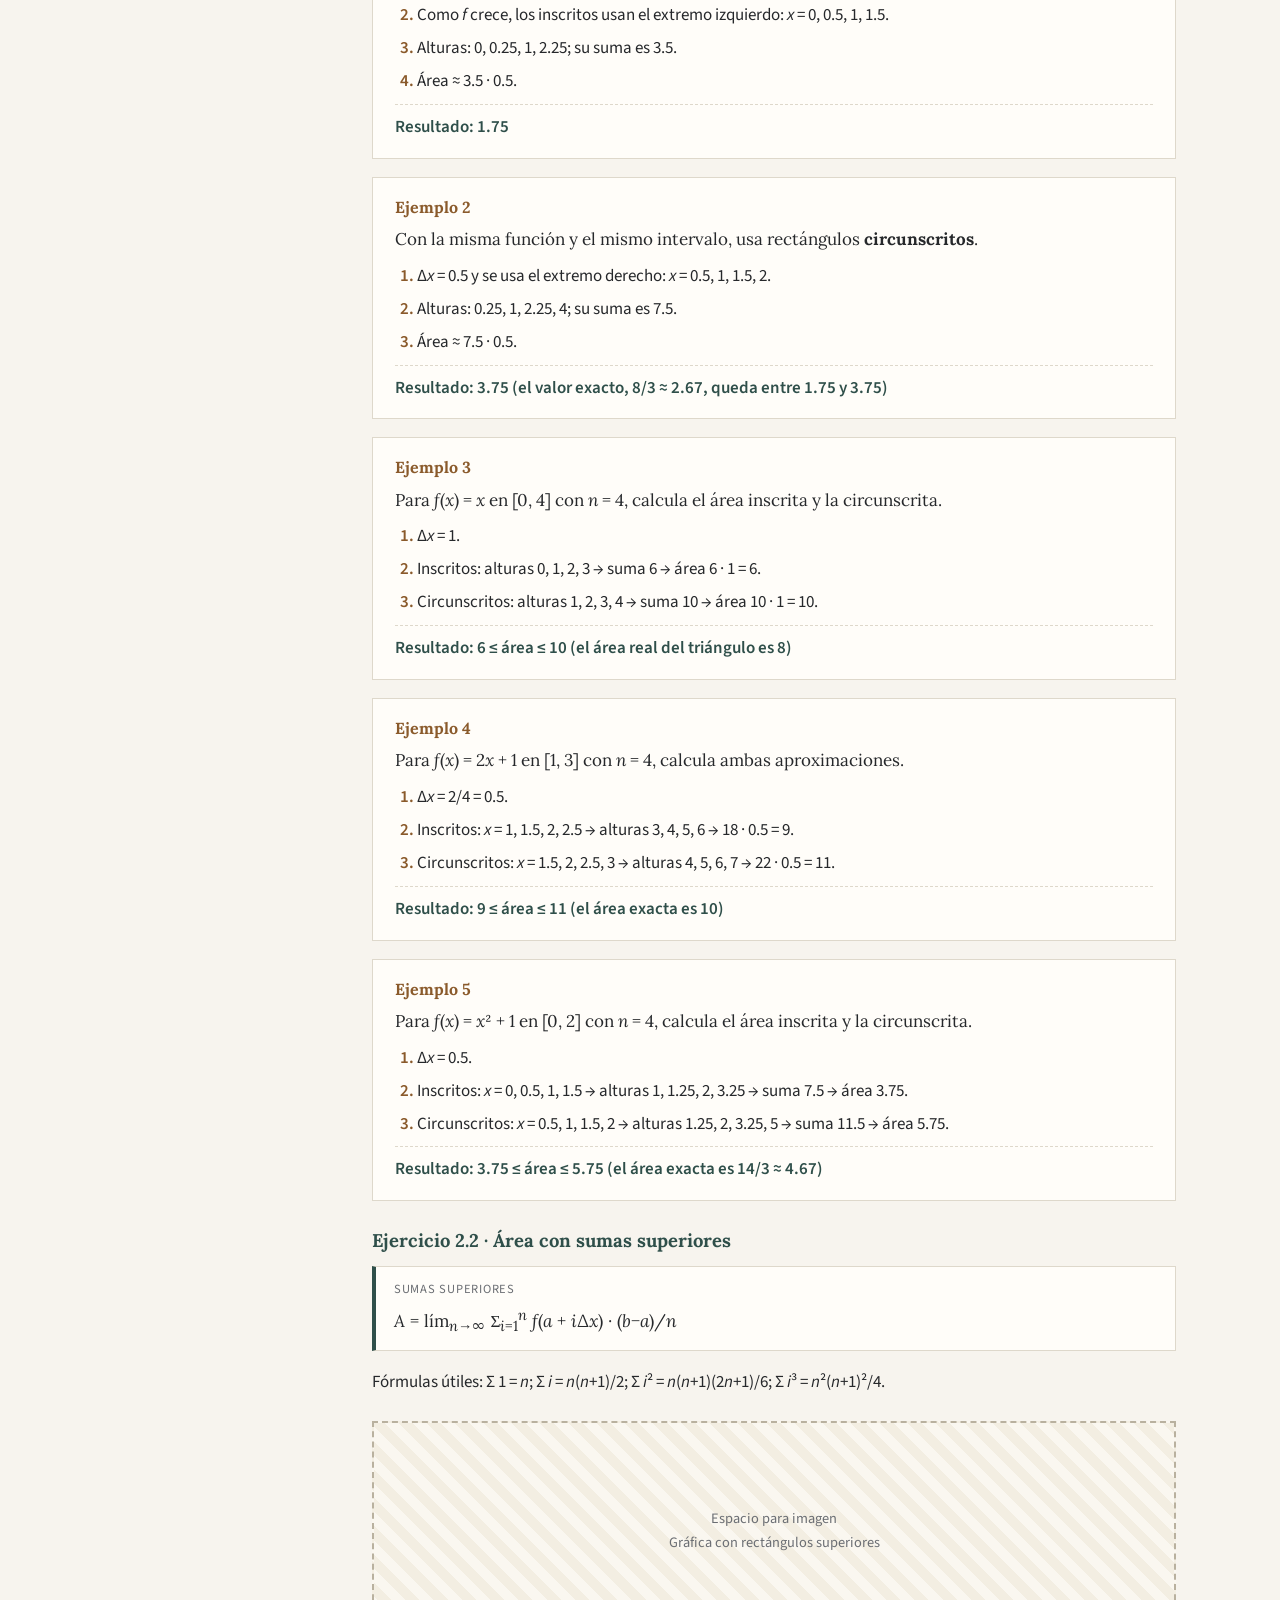
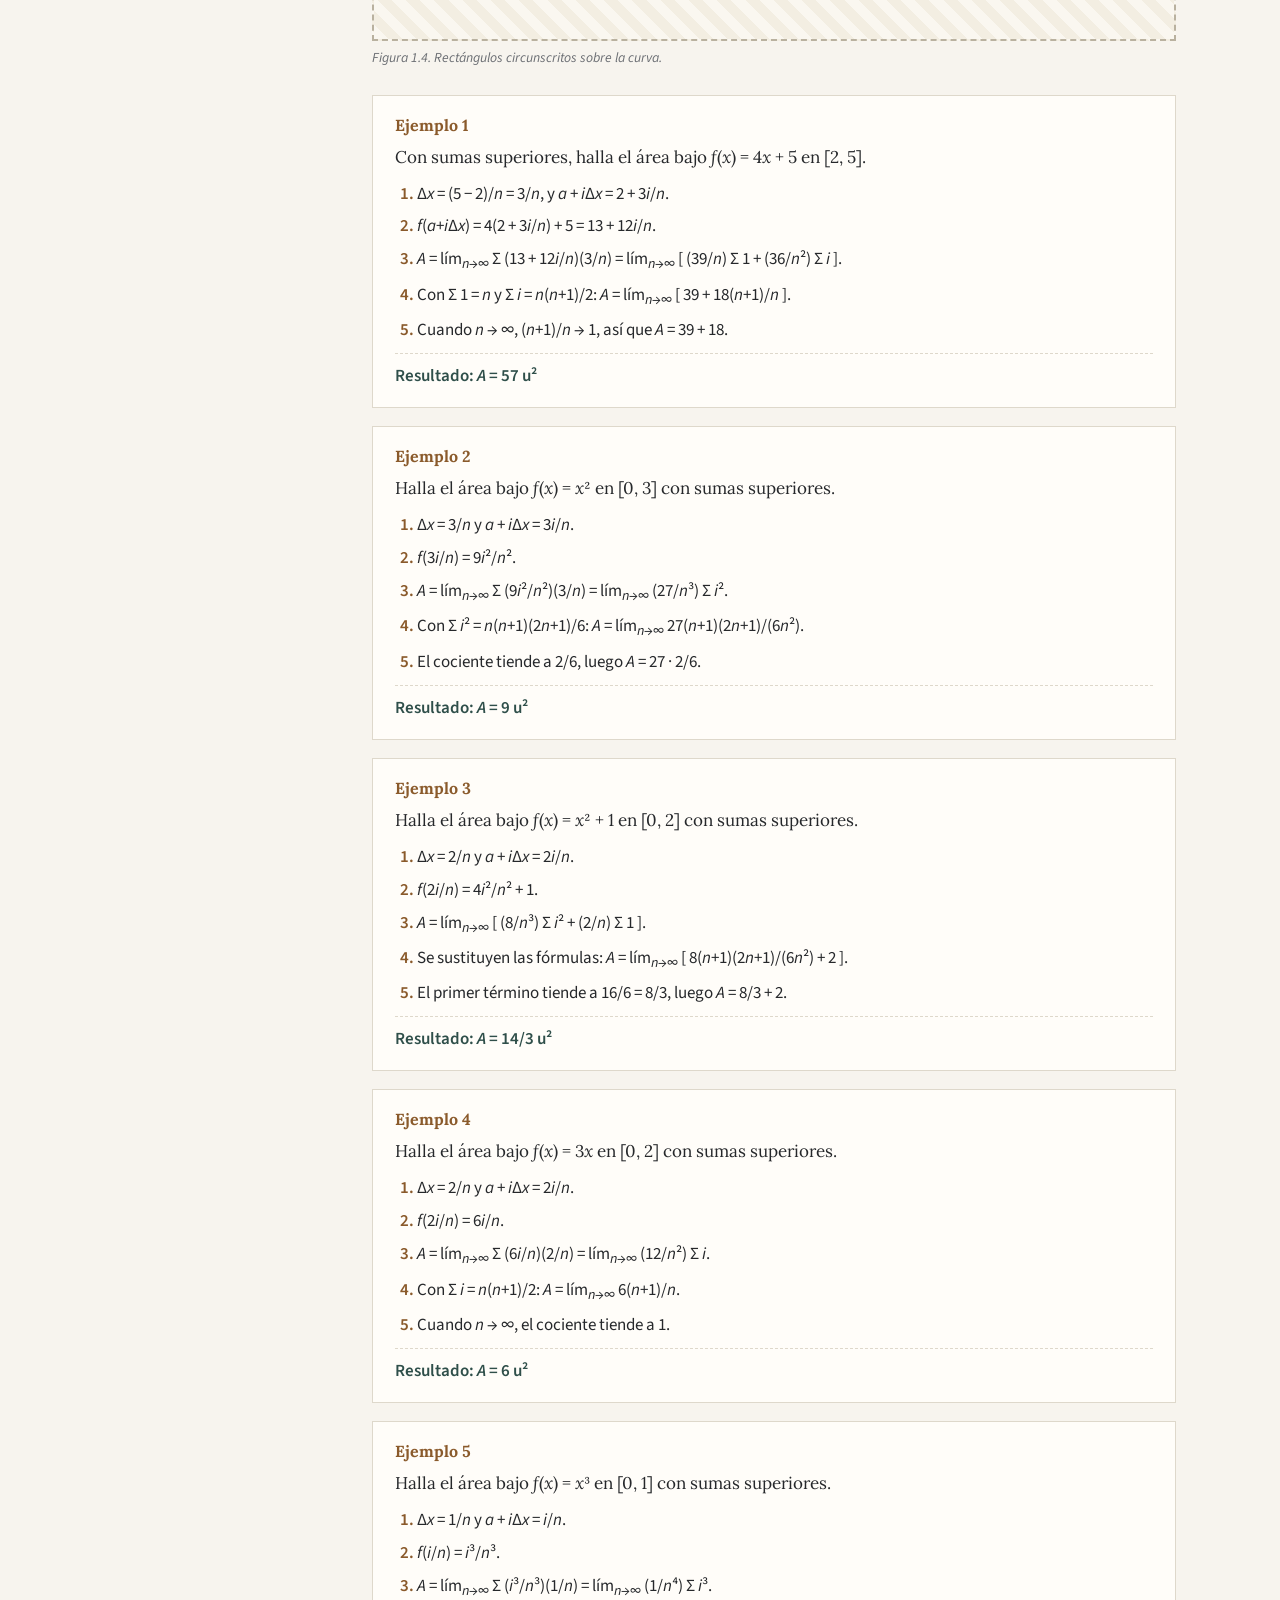
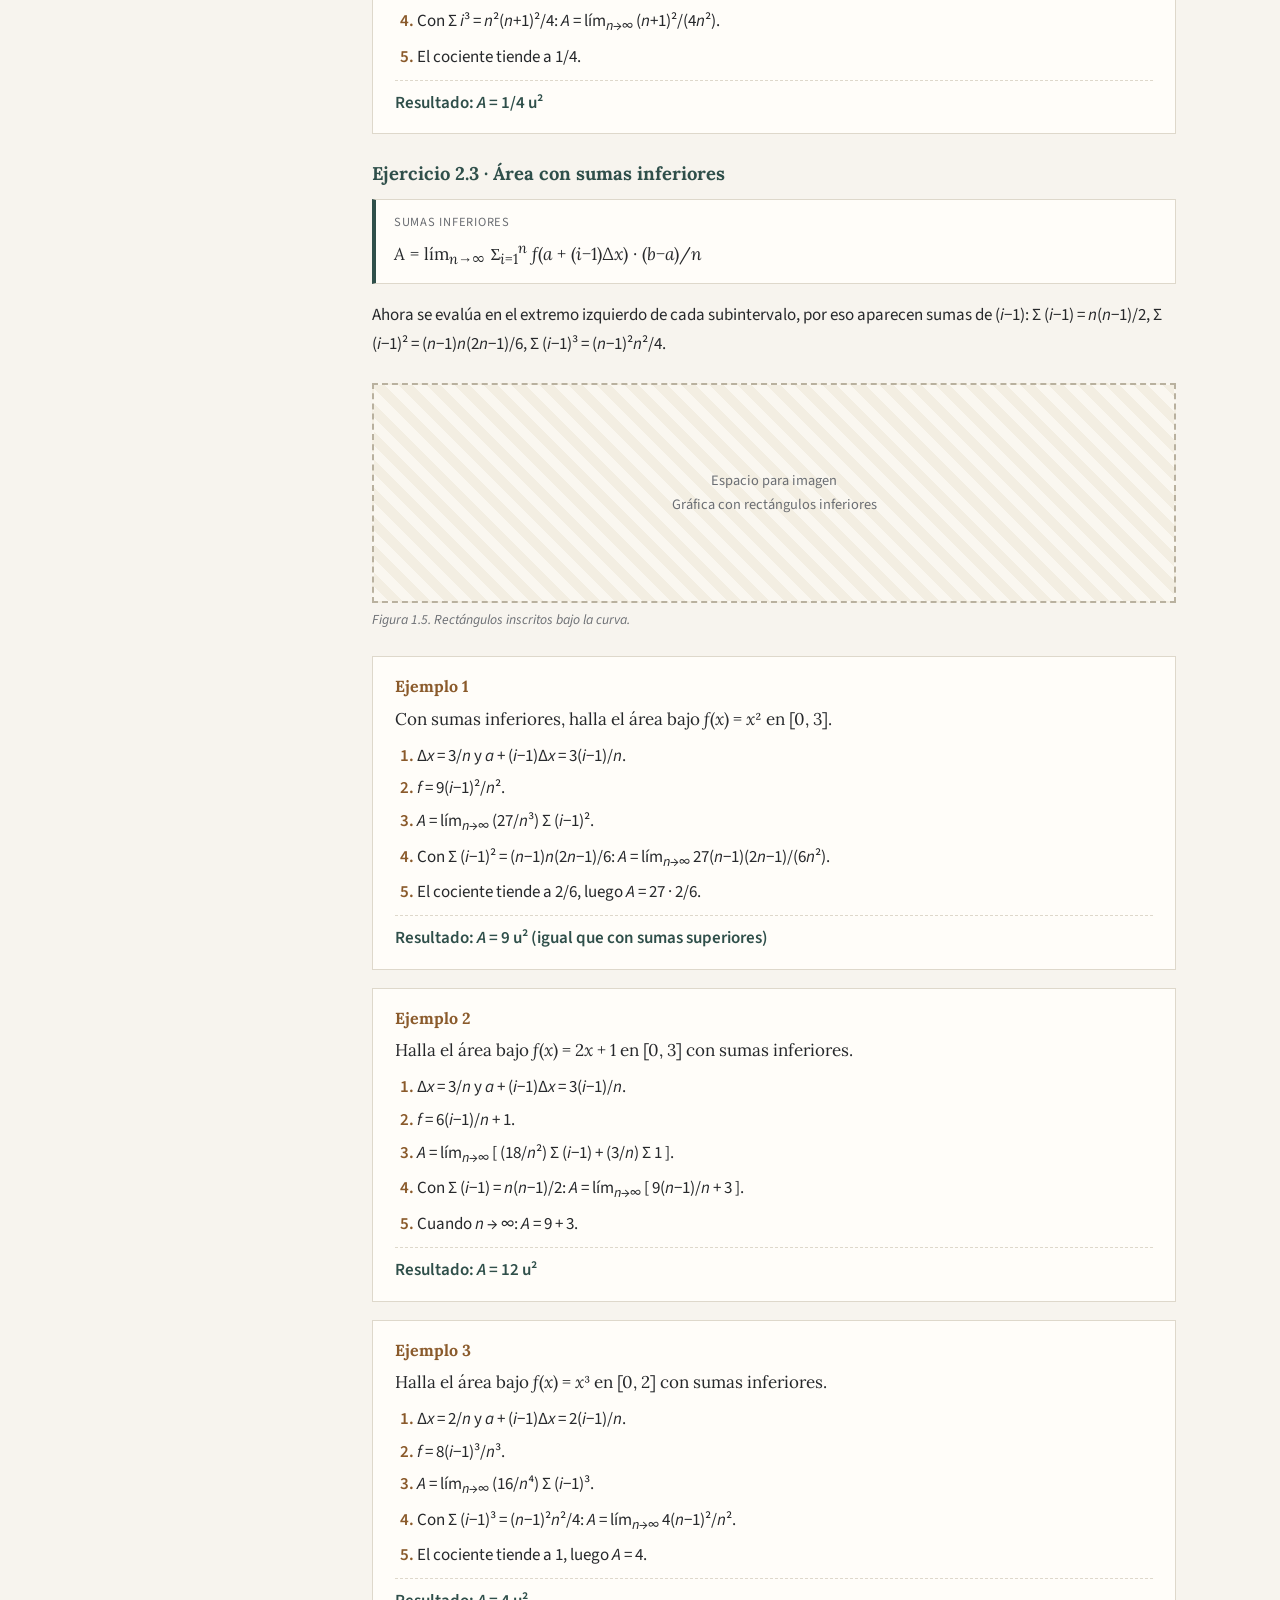
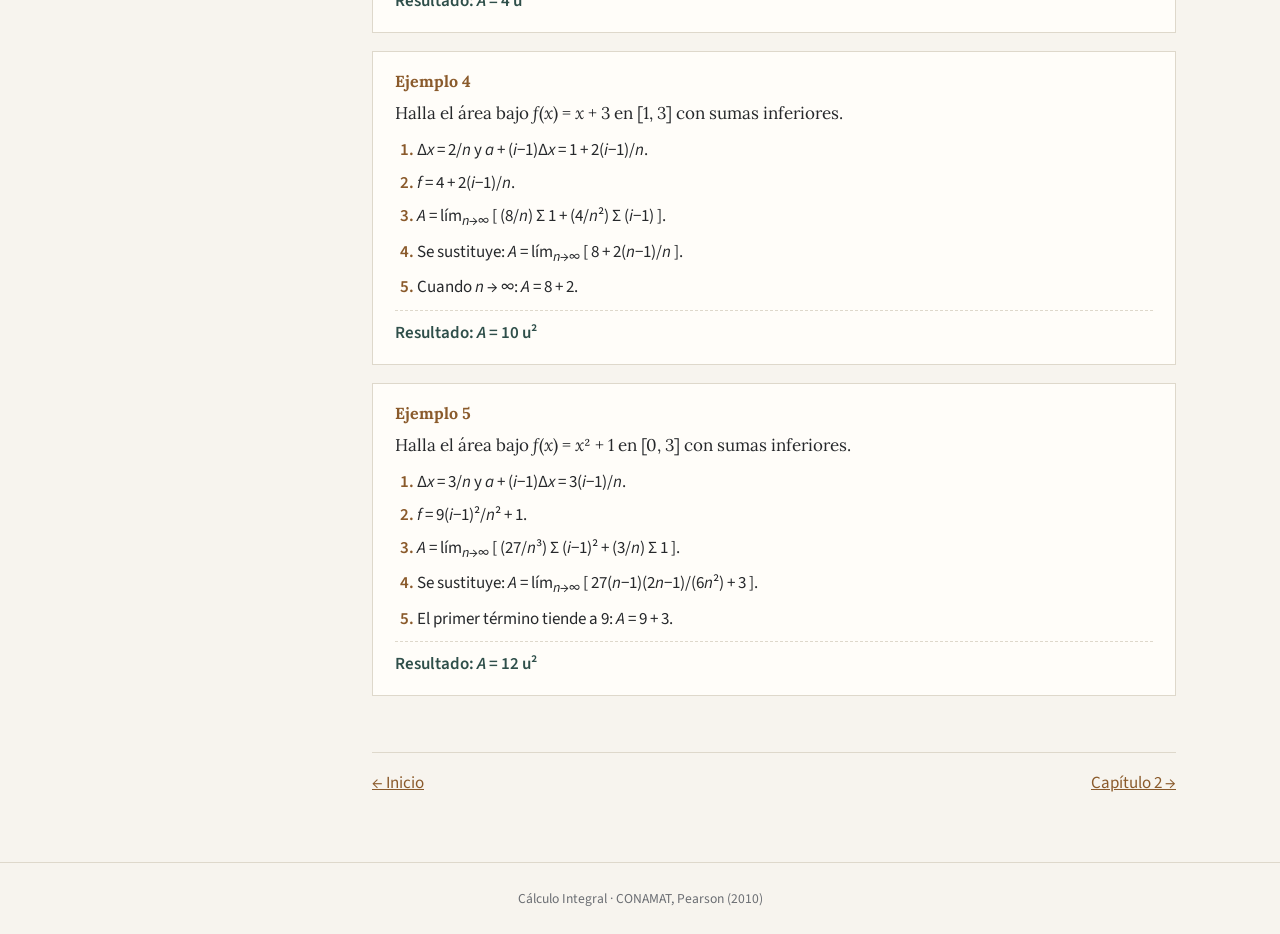
==== commit 8f5fde59: "Add image placeholders in capitulo1.html Added placeholders for images in various sections of the HT" ====
--- a/capitulo1.html
+++ b/capitulo1.html
@@ -1,6 +1,13 @@
 <!DOCTYPE html><html lang="es"><head><meta charset="UTF-8"><meta name="viewport" content="width=device-width, initial-scale=1"><title>Capítulo 1 · Sumas</title><link href="https://fonts.googleapis.com/css2?family=Lora:ital,wght@0,400;0,600;0,700;1,400&family=Source+Sans+3:wght@400;500;600&display=swap" rel="stylesheet"><link rel="stylesheet" href="style.css"></head><body>
   <header class="barra">
-    <div><strong><a href="index.html" style="color:inherit;text-decoration:none">Cálculo Integral</a></strong><span><a href="index.html" style="color:inherit">← Inicio</a></span>
+    <div>
+      <div class="marca">
+        <div class="logos">
+          <img src="img/logo-uat.png" alt="Universidad Autónoma de Tamaulipas" style="height:40px">
+          <img src="img/logo-fic.png" alt="Facultad de Ingeniería y Ciencias" style="height:34px">
+        </div>
+        <strong><a href="index.html" style="color:inherit;text-decoration:none">Cálculo Integral</a></strong>
+      </div><span><a href="index.html" style="color:inherit">← Inicio</a></span>
     </div>
   </header>
   <div class="cuerpo">
@@ -33,6 +40,9 @@
         <div class="formula"><small>Definición</small>Σ<sub><i>i</i>=<i>m</i></sub><sup><i>n</i></sup> <i>f</i>(<i>i</i>) = <i>f</i>(<i>m</i>) + <i>f</i>(<i>m</i>+1) + … + <i>f</i>(<i>n</i>)
         </div>
         <figure>
+          <!-- IMAGEN: reemplaza el div por <img src="img/archivo.png" alt="..."> -->
+          <div class="espacio">Espacio para imagen<br>Esquema de la notación sigma (límite inferior, superior y regla)
+          </div>
           <figcaption>Figura 1.1. Partes de la notación sigma.</figcaption>
         </figure>
         <h3 id="s1">Ejercicio 1.1 · Sumas por desarrollo</h3>
@@ -99,6 +109,9 @@
           </div>
         </div>
         <figure>
+          <!-- IMAGEN: reemplaza el div por <img src="img/archivo.png" alt="..."> -->
+          <div class="espacio">Espacio para imagen<br>Tabla resumen de las fórmulas de sumas
+          </div>
           <figcaption>Figura 1.2. Fórmulas de sumas más usadas.</figcaption>
         </figure>
         <div class="ejemplo">
@@ -156,6 +169,9 @@
         <h2>Suma de Riemann</h2>
         <p>El área bajo una curva se aproxima con rectángulos de base Δ<i>x</i> = (<i>b</i> − <i>a</i>)/<i>n</i>. Los <b>inscritos</b> (sumas inferiores) quedan por debajo de la curva y los <b>circunscritos</b> (sumas superiores) por encima; al aumentar <i>n</i> ambas aproximaciones se acercan al área real.</p>
         <figure>
+          <!-- IMAGEN: reemplaza el div por <img src="img/archivo.png" alt="..."> -->
+          <div class="espacio">Espacio para imagen<br>Rectángulos inscritos y circunscritos sobre una misma curva
+          </div>
           <figcaption>Figura 1.3. Aproximación por defecto y por exceso.</figcaption>
         </figure>
         <h3 id="s3">Ejercicio 2.1 · Aproximación con n rectángulos</h3>
@@ -216,6 +232,9 @@
         </div>
         <p>Fórmulas útiles: Σ 1 = <i>n</i>; Σ <i>i</i> = <i>n</i>(<i>n</i>+1)/2; Σ <i>i</i>² = <i>n</i>(<i>n</i>+1)(2<i>n</i>+1)/6; Σ <i>i</i>³ = <i>n</i>²(<i>n</i>+1)²/4.</p>
         <figure>
+          <!-- IMAGEN: reemplaza el div por <img src="img/archivo.png" alt="..."> -->
+          <div class="espacio">Espacio para imagen<br>Gráfica con rectángulos superiores
+          </div>
           <figcaption>Figura 1.4. Rectángulos circunscritos sobre la curva.</figcaption>
         </figure>
         <div class="ejemplo">
@@ -283,6 +302,9 @@
         </div>
         <p>Ahora se evalúa en el extremo izquierdo de cada subintervalo, por eso aparecen sumas de (<i>i</i>−1): Σ (<i>i</i>−1) = <i>n</i>(<i>n</i>−1)/2, Σ (<i>i</i>−1)² = (<i>n</i>−1)<i>n</i>(2<i>n</i>−1)/6, Σ (<i>i</i>−1)³ = (<i>n</i>−1)²<i>n</i>²/4.</p>
         <figure>
+          <!-- IMAGEN: reemplaza el div por <img src="img/archivo.png" alt="..."> -->
+          <div class="espacio">Espacio para imagen<br>Gráfica con rectángulos inferiores
+          </div>
           <figcaption>Figura 1.5. Rectángulos inscritos bajo la curva.</figcaption>
         </figure>
         <div class="ejemplo">
--- a/style.css
+++ b/style.css
@@ -9,10 +9,14 @@
 a{color:var(--acento2)}
 
 /* Encabezado */
-.barra{position:sticky;top:0;z-index:10;background:var(--acento);color:#f3efe6;border-bottom:3px solid var(--acento2)}
-.barra div{max-width:1120px;margin:auto;padding:12px 24px;display:flex;justify-content:space-between;align-items:baseline;flex-wrap:wrap;gap:8px}
-.barra strong{font-family:Lora,Georgia,serif;font-size:1.1rem;letter-spacing:.02em}
-.barra span{font-size:.85rem;opacity:.8}
+.barra{position:sticky;top:0;z-index:10;background:#d9641e;color:#fff8f0;border-bottom:3px solid #a84813}
+.barra div{max-width:1120px;margin:auto;padding:10px 24px;display:flex;justify-content:space-between;align-items:center;flex-wrap:wrap;gap:12px}
+.barra .marca{display:flex;align-items:center;gap:14px}
+.barra .logos{display:flex;align-items:center;gap:10px}
+.barra .logos img{height:42px;width:auto;display:block;background:#fff8f0;border-radius:4px;padding:2px}
+.barra strong{font-family:Lora,Georgia,serif;font-size:1.15rem;letter-spacing:.02em}
+.barra span{font-size:.85rem;opacity:.85}
+.barra span a{color:#fff8f0}
 
 .portada{max-width:1120px;margin:0 auto;padding:56px 24px 24px;display:grid;grid-template-columns:1fr 320px;gap:48px;align-items:start}
 .portada h1{font-size:2.8rem;margin:0 0 8px}
@@ -81,5 +85,7 @@
 .ejemplo .enun{margin:0 0 8px;font-family:Lora,Georgia,serif}
 .pasos{margin:0 0 8px;padding-left:22px}.pasos li{margin:4px 0}.pasos li::marker{color:var(--acento2);font-weight:600}
 .res{margin:0;padding-top:8px;border-top:1px dashed var(--linea);font-weight:600;color:var(--acento)}
+.sub-label{font-size:.72rem;text-transform:uppercase;letter-spacing:.08em;color:var(--acento2);font-weight:600;margin:12px 0 2px}
+.sub-label:first-of-type{margin-top:4px}
 .pie-nav{display:flex;justify-content:space-between;margin-top:40px;padding-top:16px;border-top:1px solid var(--linea)}
-nav.indice h2.sep{margin-top:22px}nav.indice a.act{color:var(--acento2);font-weight:600}+nav.indice h2.sep{margin-top:22px}nav.indice a.act{color:var(--acento2);font-weight:600}
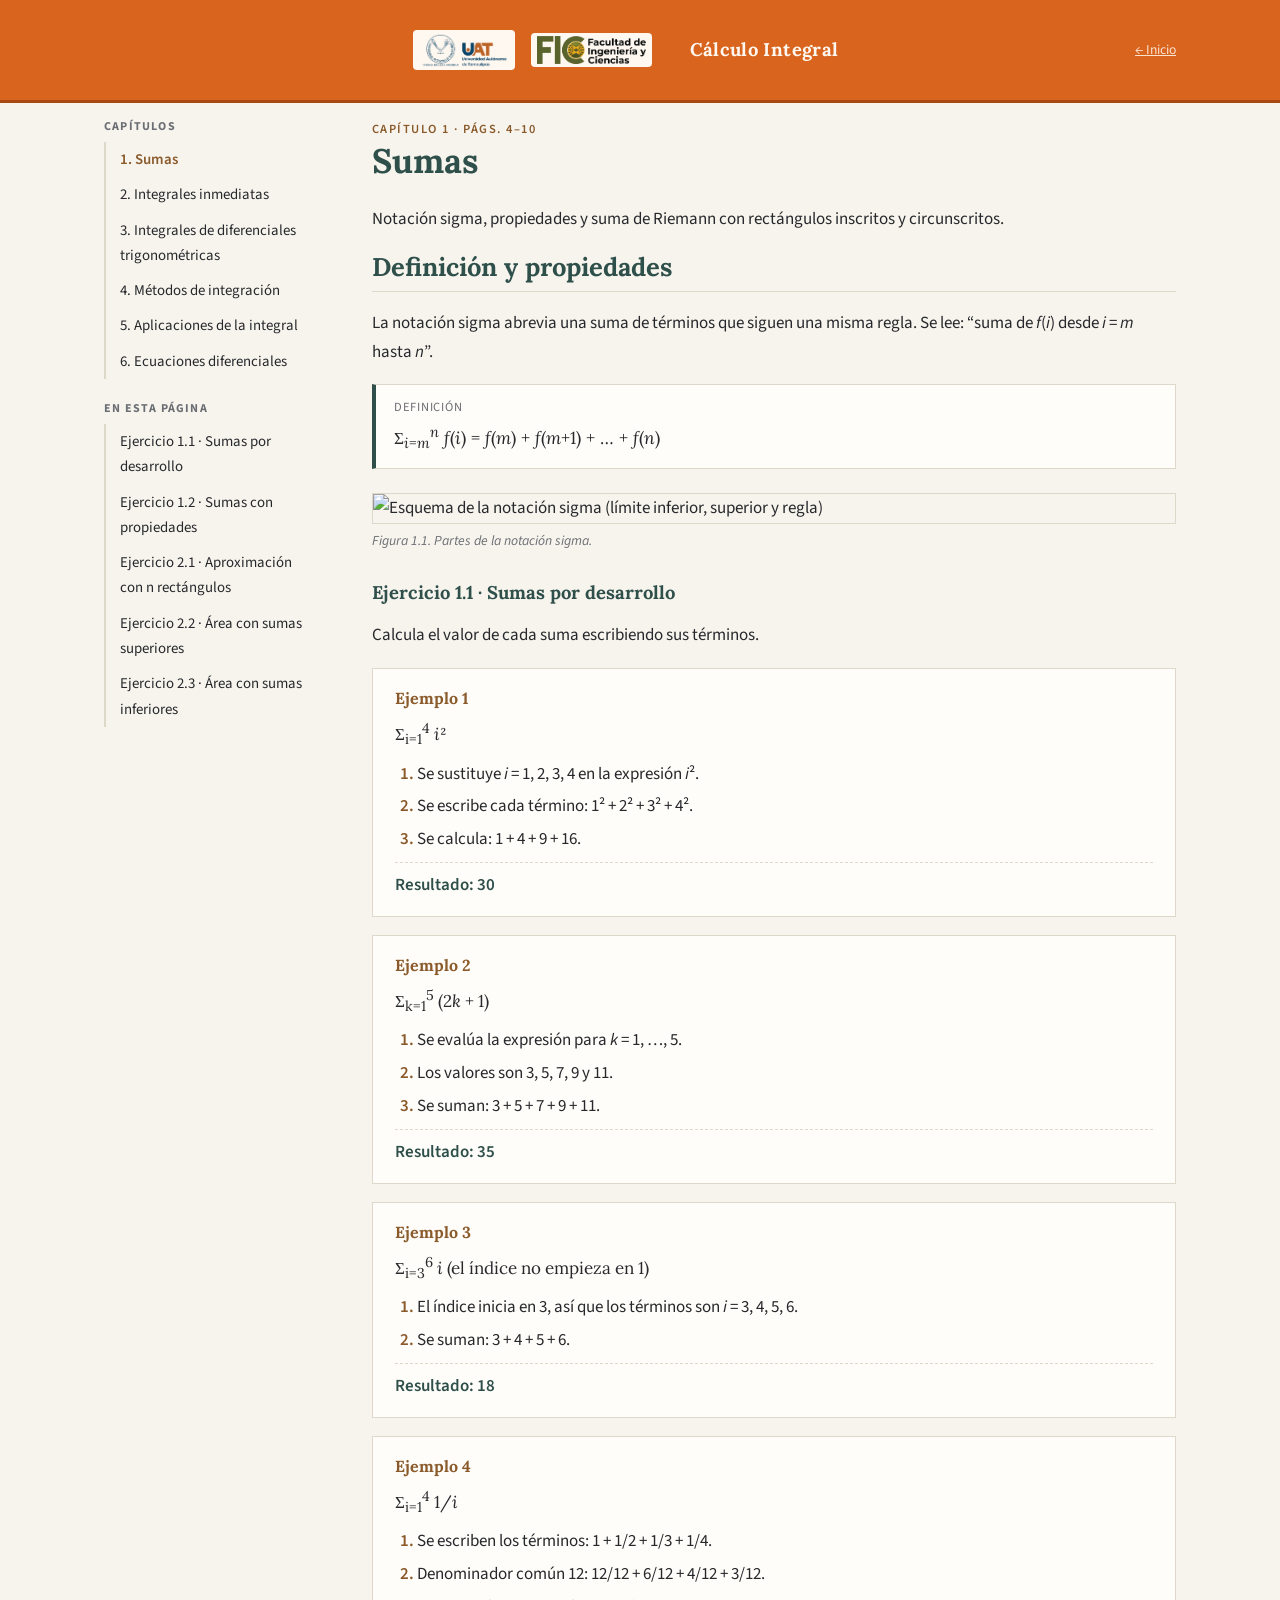
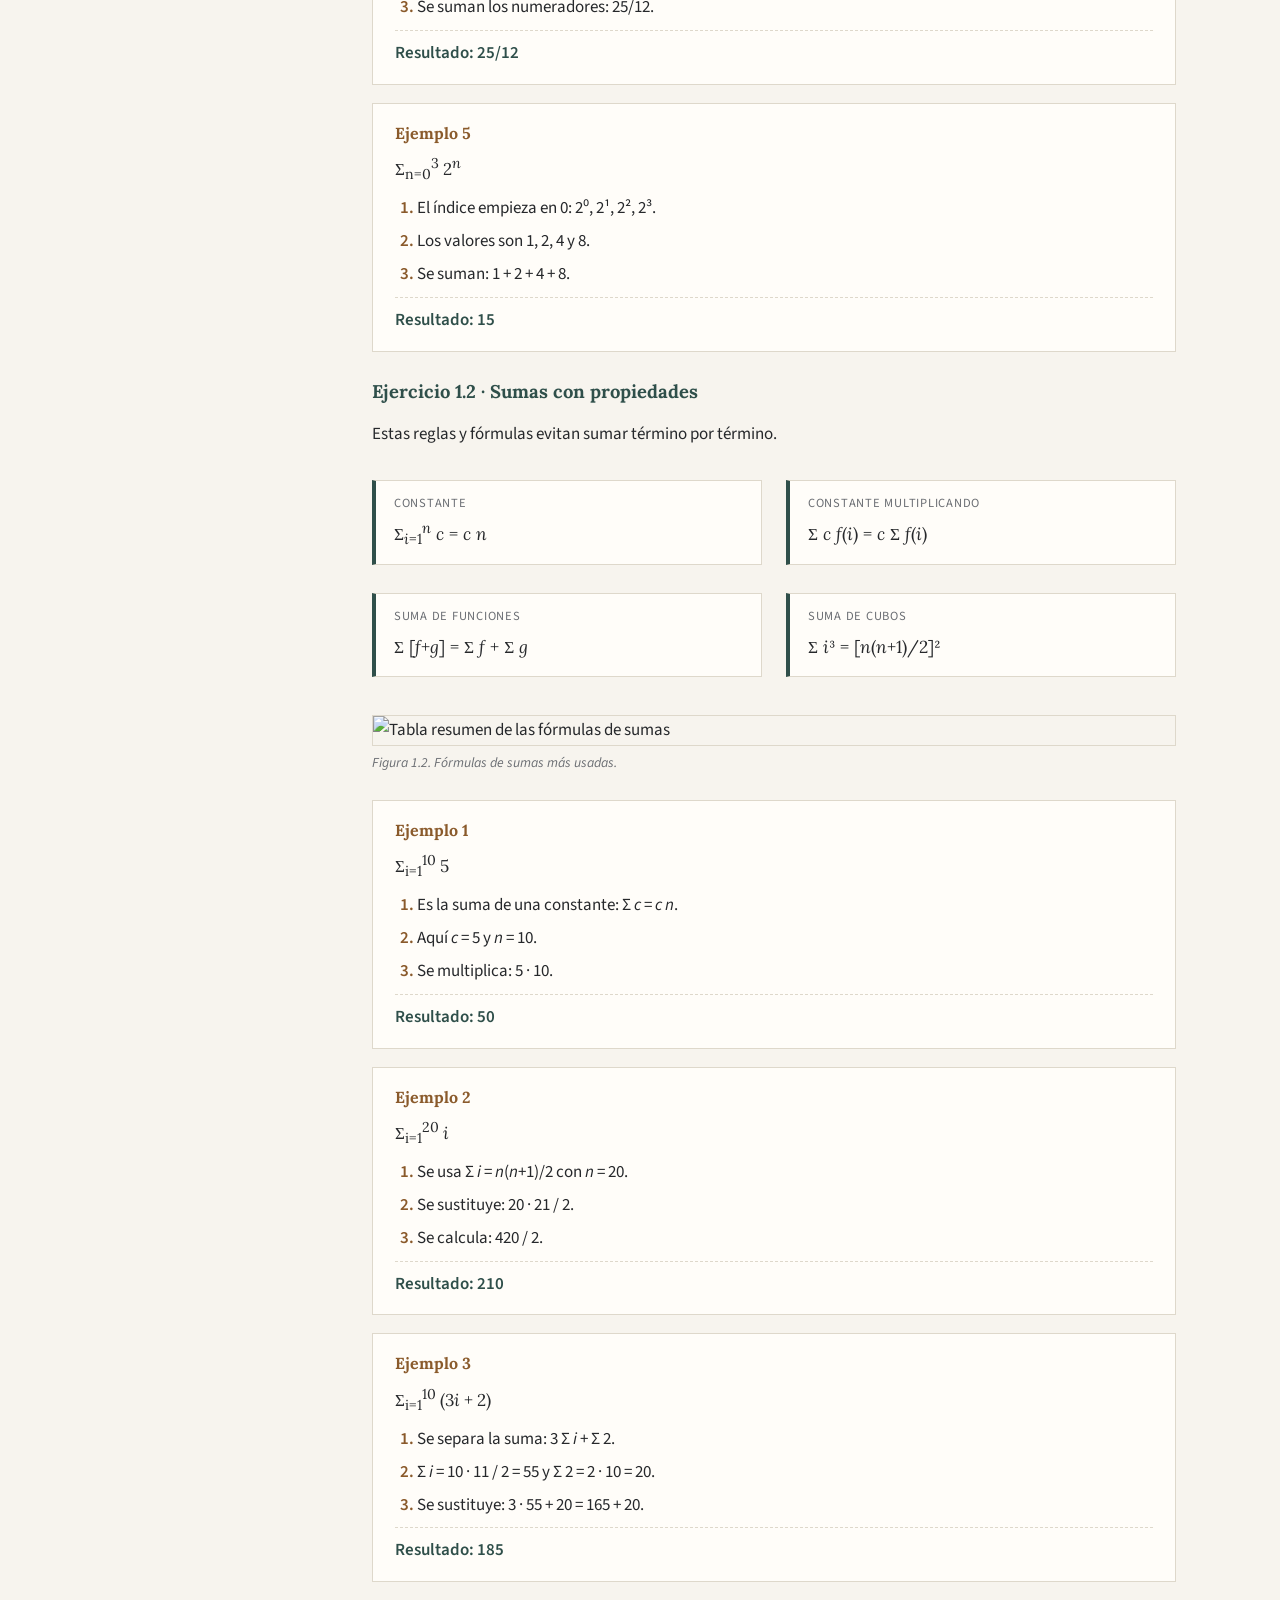
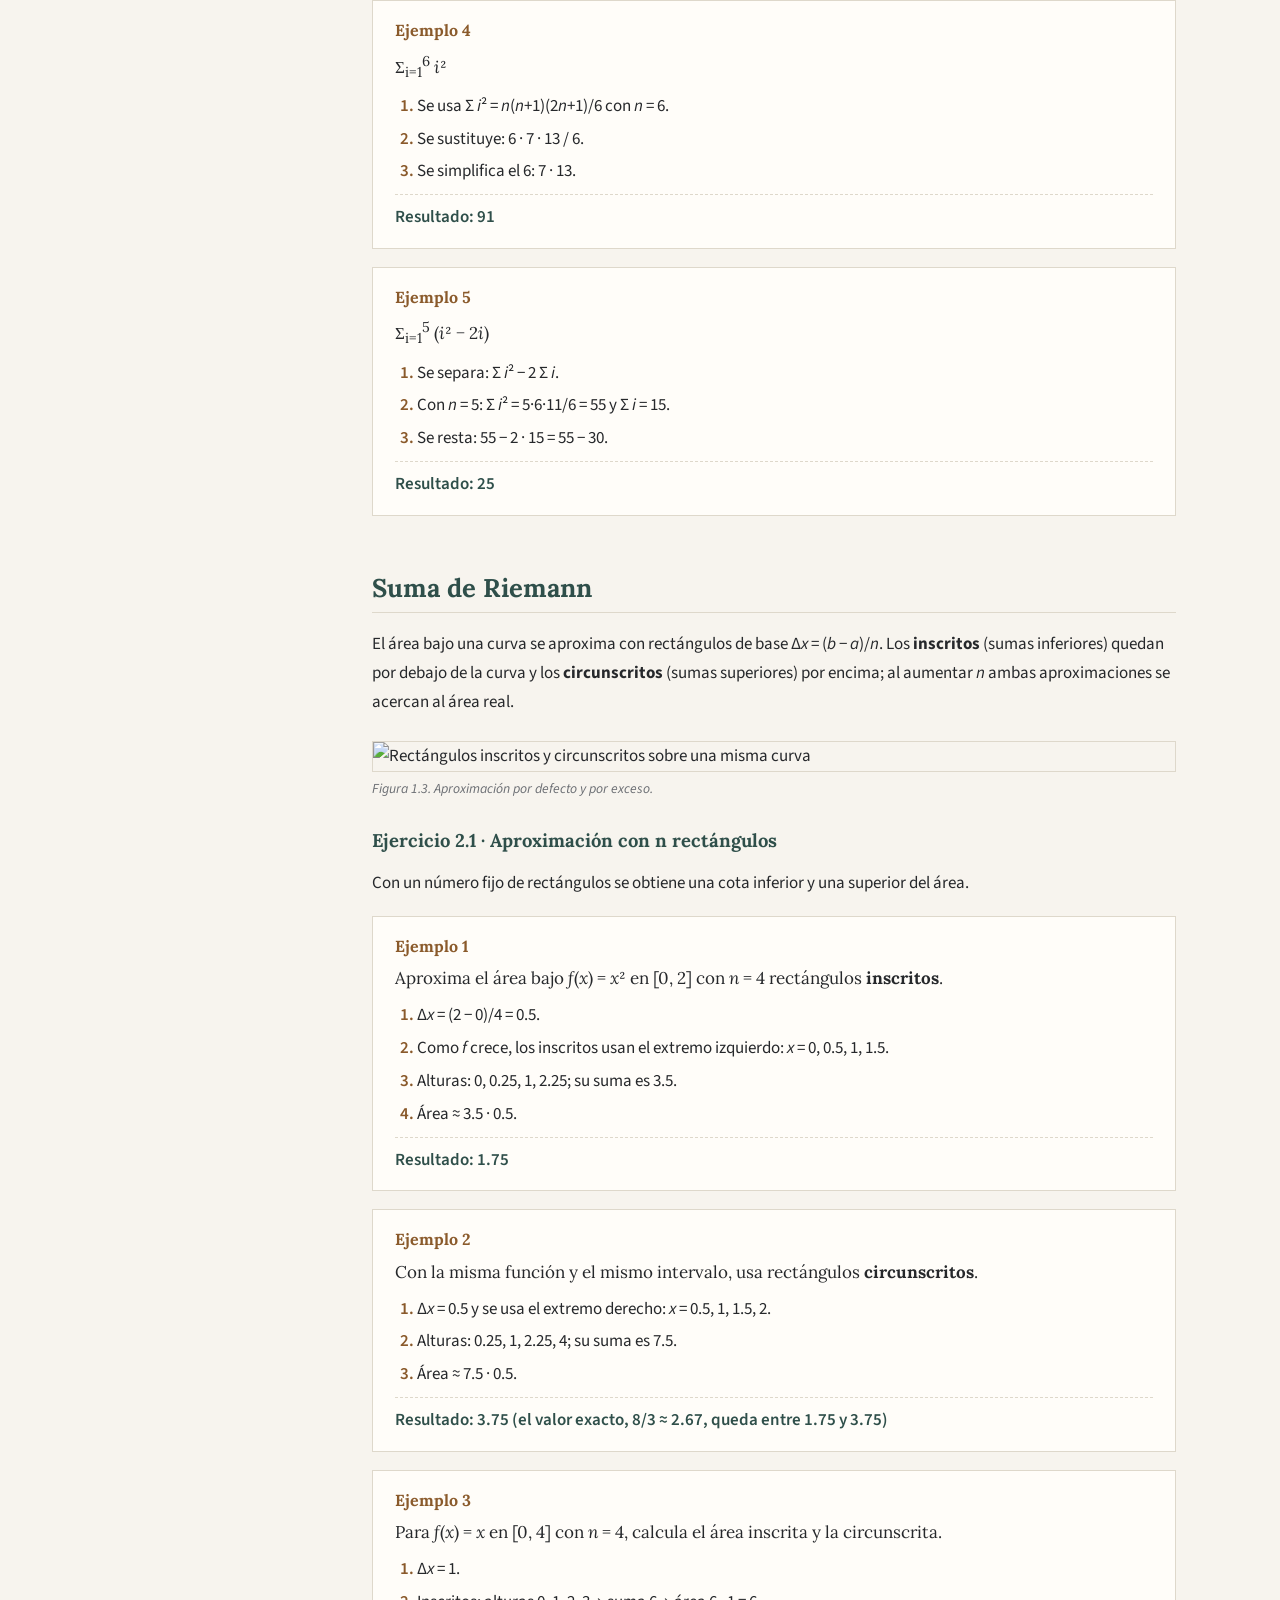
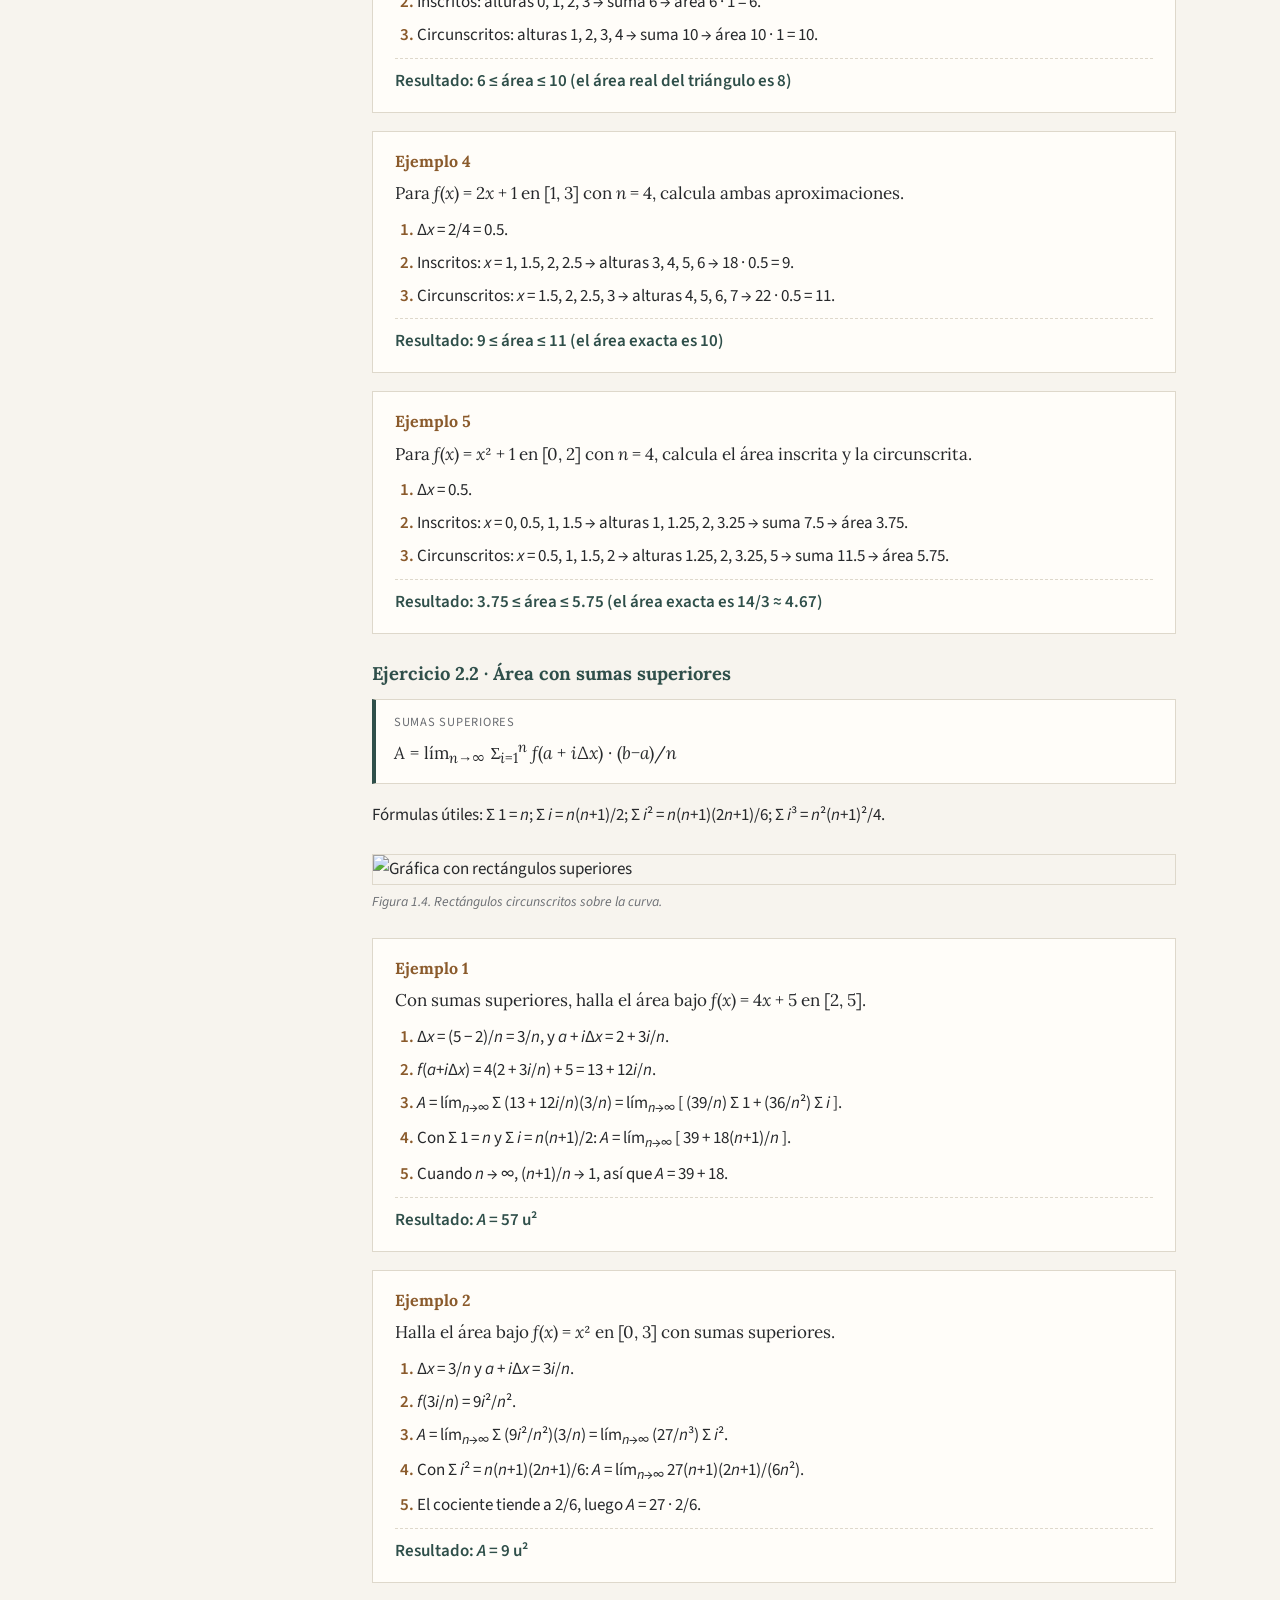
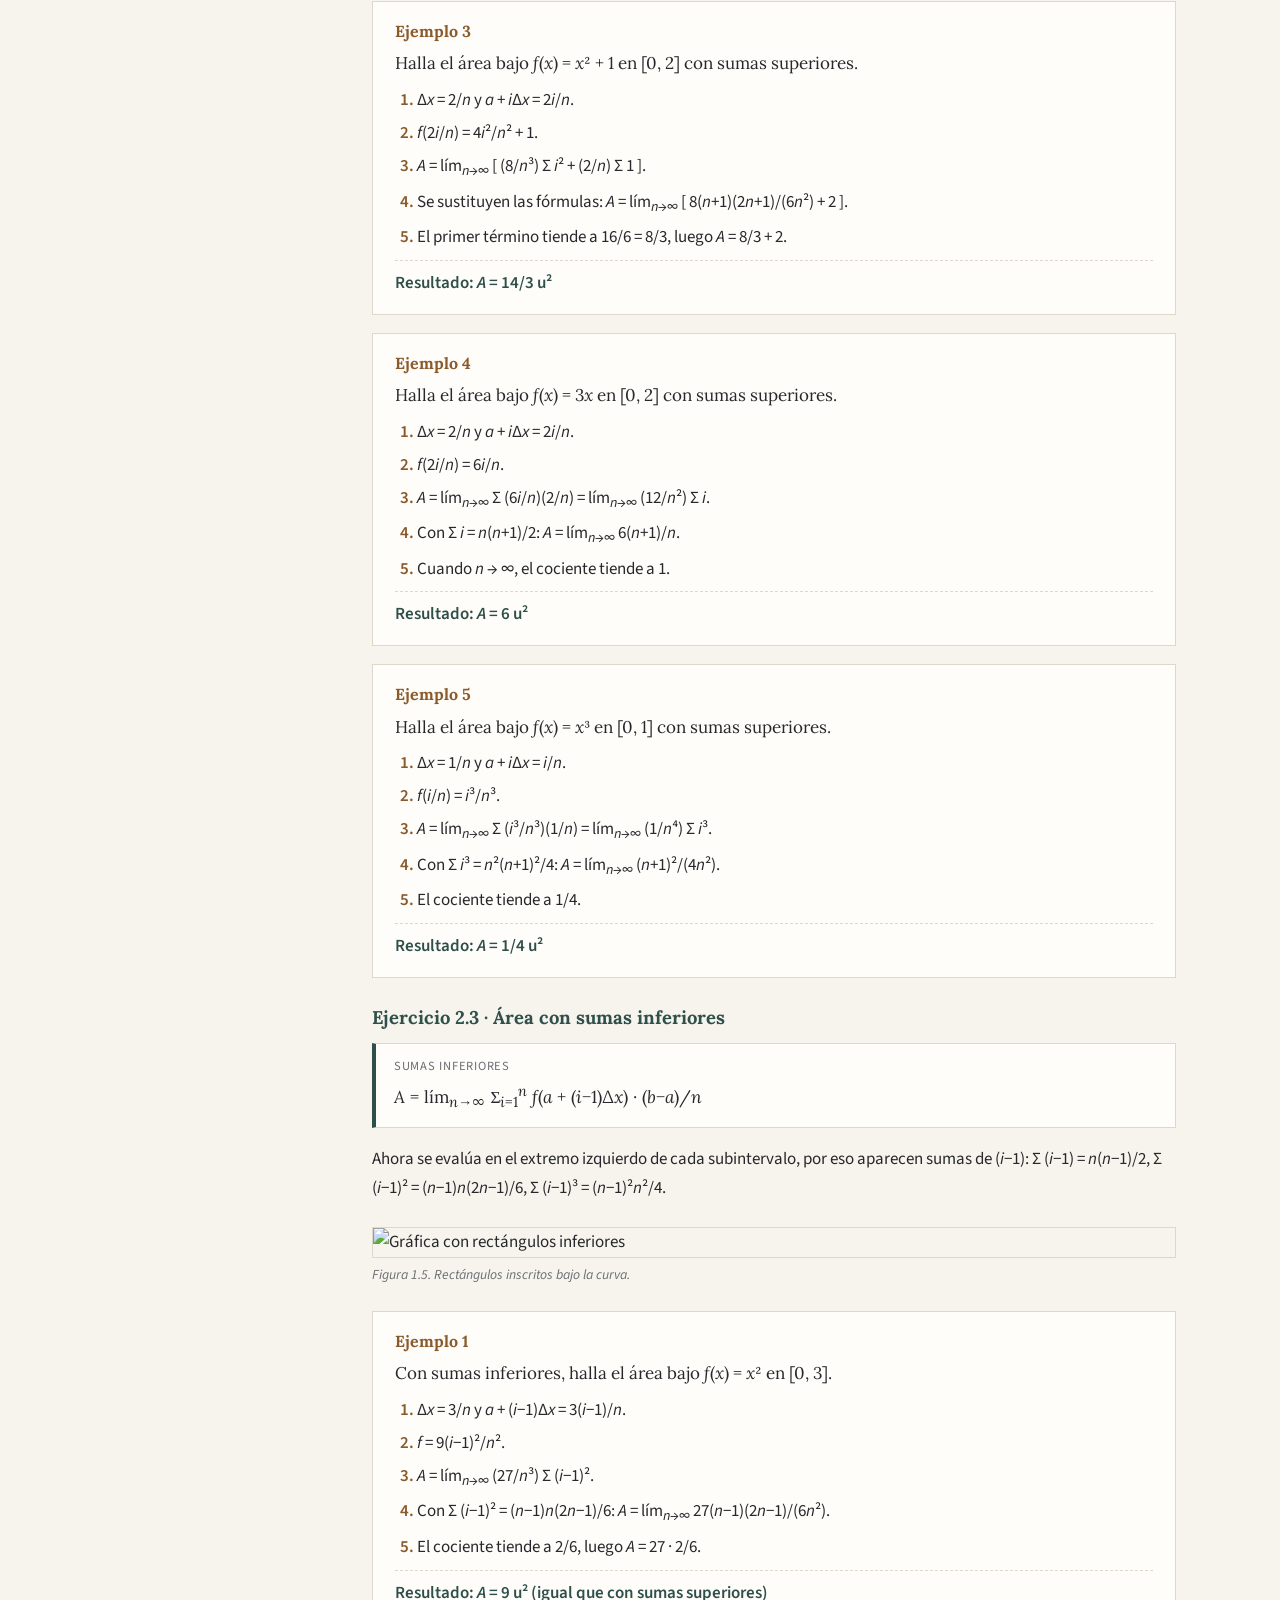
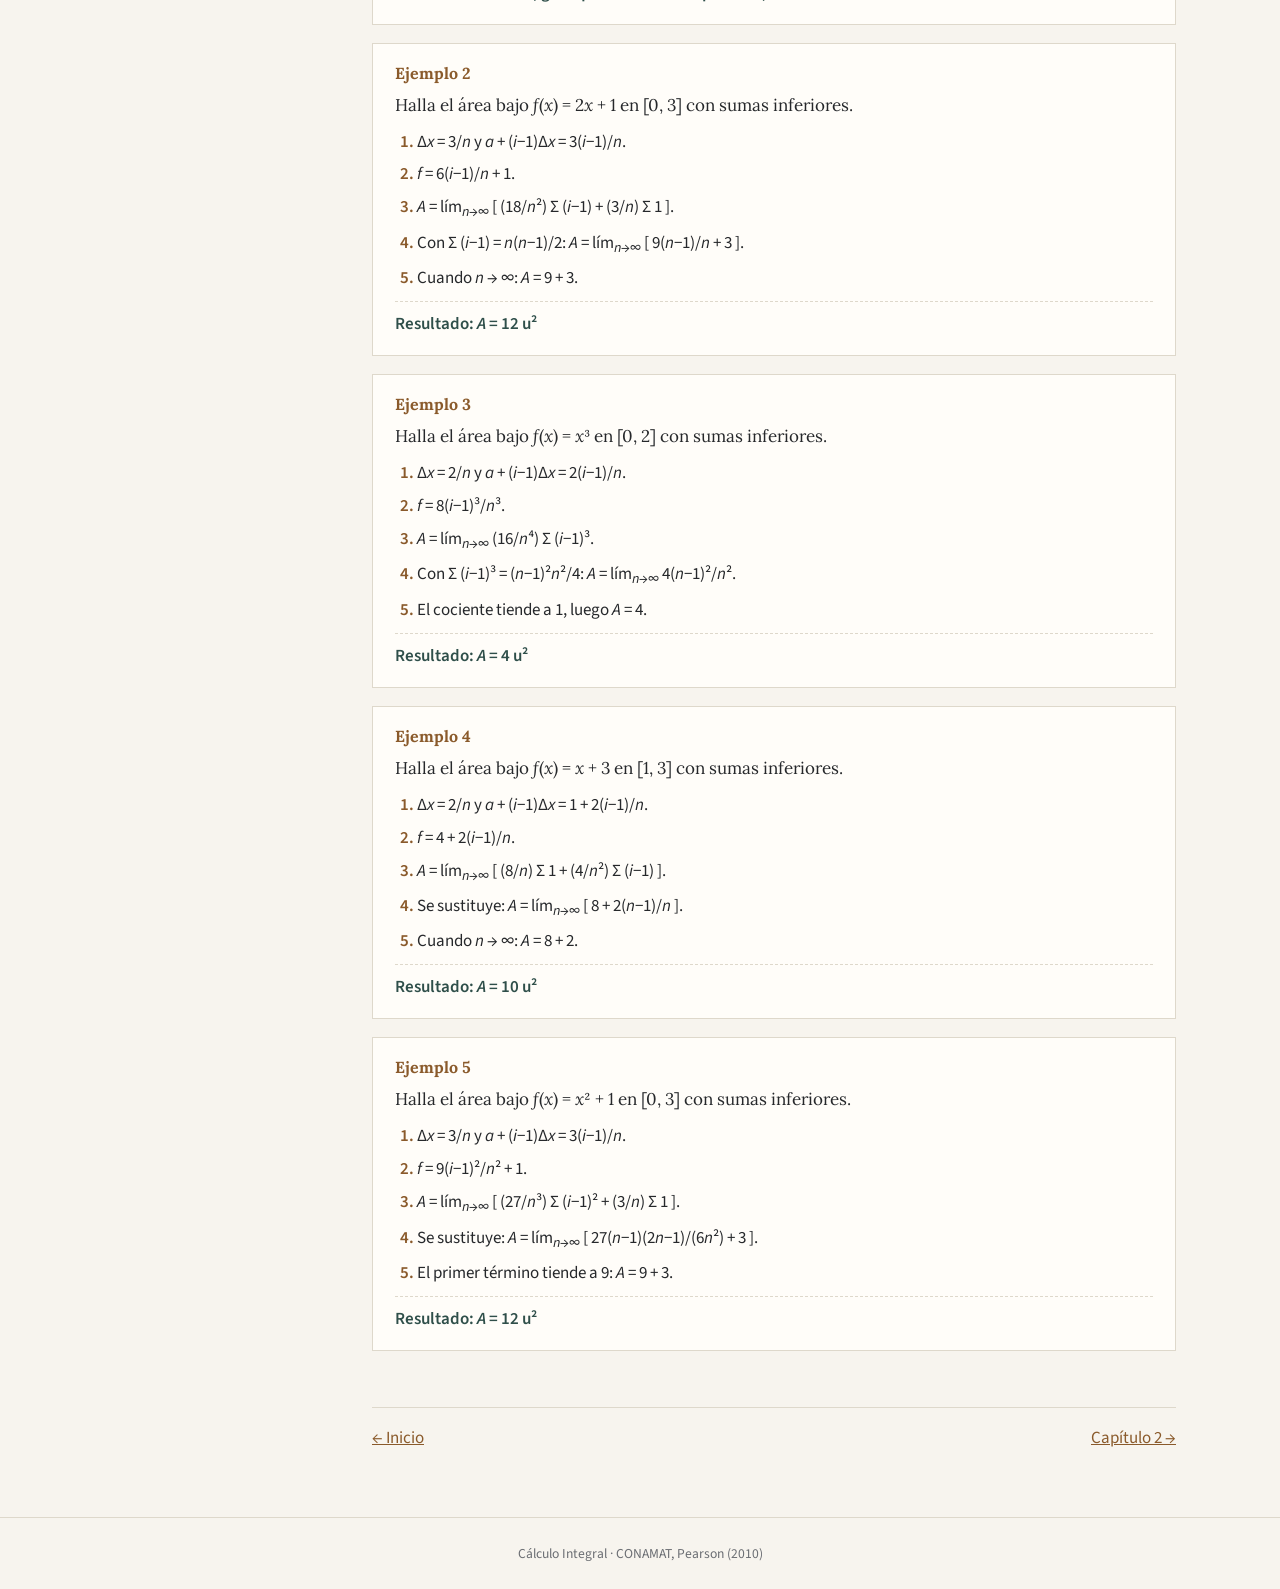
==== commit 2ee28136: "Replace divs with images in capitulo1.html" ====
--- a/capitulo1.html
+++ b/capitulo1.html
@@ -40,9 +40,7 @@
         <div class="formula"><small>Definición</small>Σ<sub><i>i</i>=<i>m</i></sub><sup><i>n</i></sup> <i>f</i>(<i>i</i>) = <i>f</i>(<i>m</i>) + <i>f</i>(<i>m</i>+1) + … + <i>f</i>(<i>n</i>)
         </div>
         <figure>
-          <!-- IMAGEN: reemplaza el div por <img src="img/archivo.png" alt="..."> -->
-          <div class="espacio">Espacio para imagen<br>Esquema de la notación sigma (límite inferior, superior y regla)
-          </div>
+          <img src="img/fig1-1.png" alt="Esquema de la notación sigma (límite inferior, superior y regla)">
           <figcaption>Figura 1.1. Partes de la notación sigma.</figcaption>
         </figure>
         <h3 id="s1">Ejercicio 1.1 · Sumas por desarrollo</h3>
@@ -109,9 +107,7 @@
           </div>
         </div>
         <figure>
-          <!-- IMAGEN: reemplaza el div por <img src="img/archivo.png" alt="..."> -->
-          <div class="espacio">Espacio para imagen<br>Tabla resumen de las fórmulas de sumas
-          </div>
+          <img src="img/fig1-2.png" alt="Tabla resumen de las fórmulas de sumas">
           <figcaption>Figura 1.2. Fórmulas de sumas más usadas.</figcaption>
         </figure>
         <div class="ejemplo">
@@ -169,9 +165,7 @@
         <h2>Suma de Riemann</h2>
         <p>El área bajo una curva se aproxima con rectángulos de base Δ<i>x</i> = (<i>b</i> − <i>a</i>)/<i>n</i>. Los <b>inscritos</b> (sumas inferiores) quedan por debajo de la curva y los <b>circunscritos</b> (sumas superiores) por encima; al aumentar <i>n</i> ambas aproximaciones se acercan al área real.</p>
         <figure>
-          <!-- IMAGEN: reemplaza el div por <img src="img/archivo.png" alt="..."> -->
-          <div class="espacio">Espacio para imagen<br>Rectángulos inscritos y circunscritos sobre una misma curva
-          </div>
+          <img src="img/fig1-3.png" alt="Rectángulos inscritos y circunscritos sobre una misma curva">
           <figcaption>Figura 1.3. Aproximación por defecto y por exceso.</figcaption>
         </figure>
         <h3 id="s3">Ejercicio 2.1 · Aproximación con n rectángulos</h3>
@@ -232,9 +226,7 @@
         </div>
         <p>Fórmulas útiles: Σ 1 = <i>n</i>; Σ <i>i</i> = <i>n</i>(<i>n</i>+1)/2; Σ <i>i</i>² = <i>n</i>(<i>n</i>+1)(2<i>n</i>+1)/6; Σ <i>i</i>³ = <i>n</i>²(<i>n</i>+1)²/4.</p>
         <figure>
-          <!-- IMAGEN: reemplaza el div por <img src="img/archivo.png" alt="..."> -->
-          <div class="espacio">Espacio para imagen<br>Gráfica con rectángulos superiores
-          </div>
+          <img src="img/fig1-4.png" alt="Gráfica con rectángulos superiores">
           <figcaption>Figura 1.4. Rectángulos circunscritos sobre la curva.</figcaption>
         </figure>
         <div class="ejemplo">
@@ -302,9 +294,7 @@
         </div>
         <p>Ahora se evalúa en el extremo izquierdo de cada subintervalo, por eso aparecen sumas de (<i>i</i>−1): Σ (<i>i</i>−1) = <i>n</i>(<i>n</i>−1)/2, Σ (<i>i</i>−1)² = (<i>n</i>−1)<i>n</i>(2<i>n</i>−1)/6, Σ (<i>i</i>−1)³ = (<i>n</i>−1)²<i>n</i>²/4.</p>
         <figure>
-          <!-- IMAGEN: reemplaza el div por <img src="img/archivo.png" alt="..."> -->
-          <div class="espacio">Espacio para imagen<br>Gráfica con rectángulos inferiores
-          </div>
+          <img src="img/fig1-5.png" alt="Gráfica con rectángulos inferiores">
           <figcaption>Figura 1.5. Rectángulos inscritos bajo la curva.</figcaption>
         </figure>
         <div class="ejemplo">
--- a/style.css
+++ b/style.css
@@ -12,8 +12,8 @@
 .barra{position:sticky;top:0;z-index:10;background:#d9641e;color:#fff8f0;border-bottom:3px solid #a84813}
 .barra div{max-width:1120px;margin:auto;padding:10px 24px;display:flex;justify-content:space-between;align-items:center;flex-wrap:wrap;gap:12px}
 .barra .marca{display:flex;align-items:center;gap:14px}
-.barra .logos{display:flex;align-items:center;gap:10px}
-.barra .logos img{height:42px;width:auto;display:block;background:#fff8f0;border-radius:4px;padding:2px}
+.barra .logos{display:flex;align-items:right;gap:16px}
+.barra .logos img{width:auto;display:block;background:#fff8f0;border-radius:4px;padding:3px 6px}
 .barra strong{font-family:Lora,Georgia,serif;font-size:1.15rem;letter-spacing:.02em}
 .barra span{font-size:.85rem;opacity:.85}
 .barra span a{color:#fff8f0}
